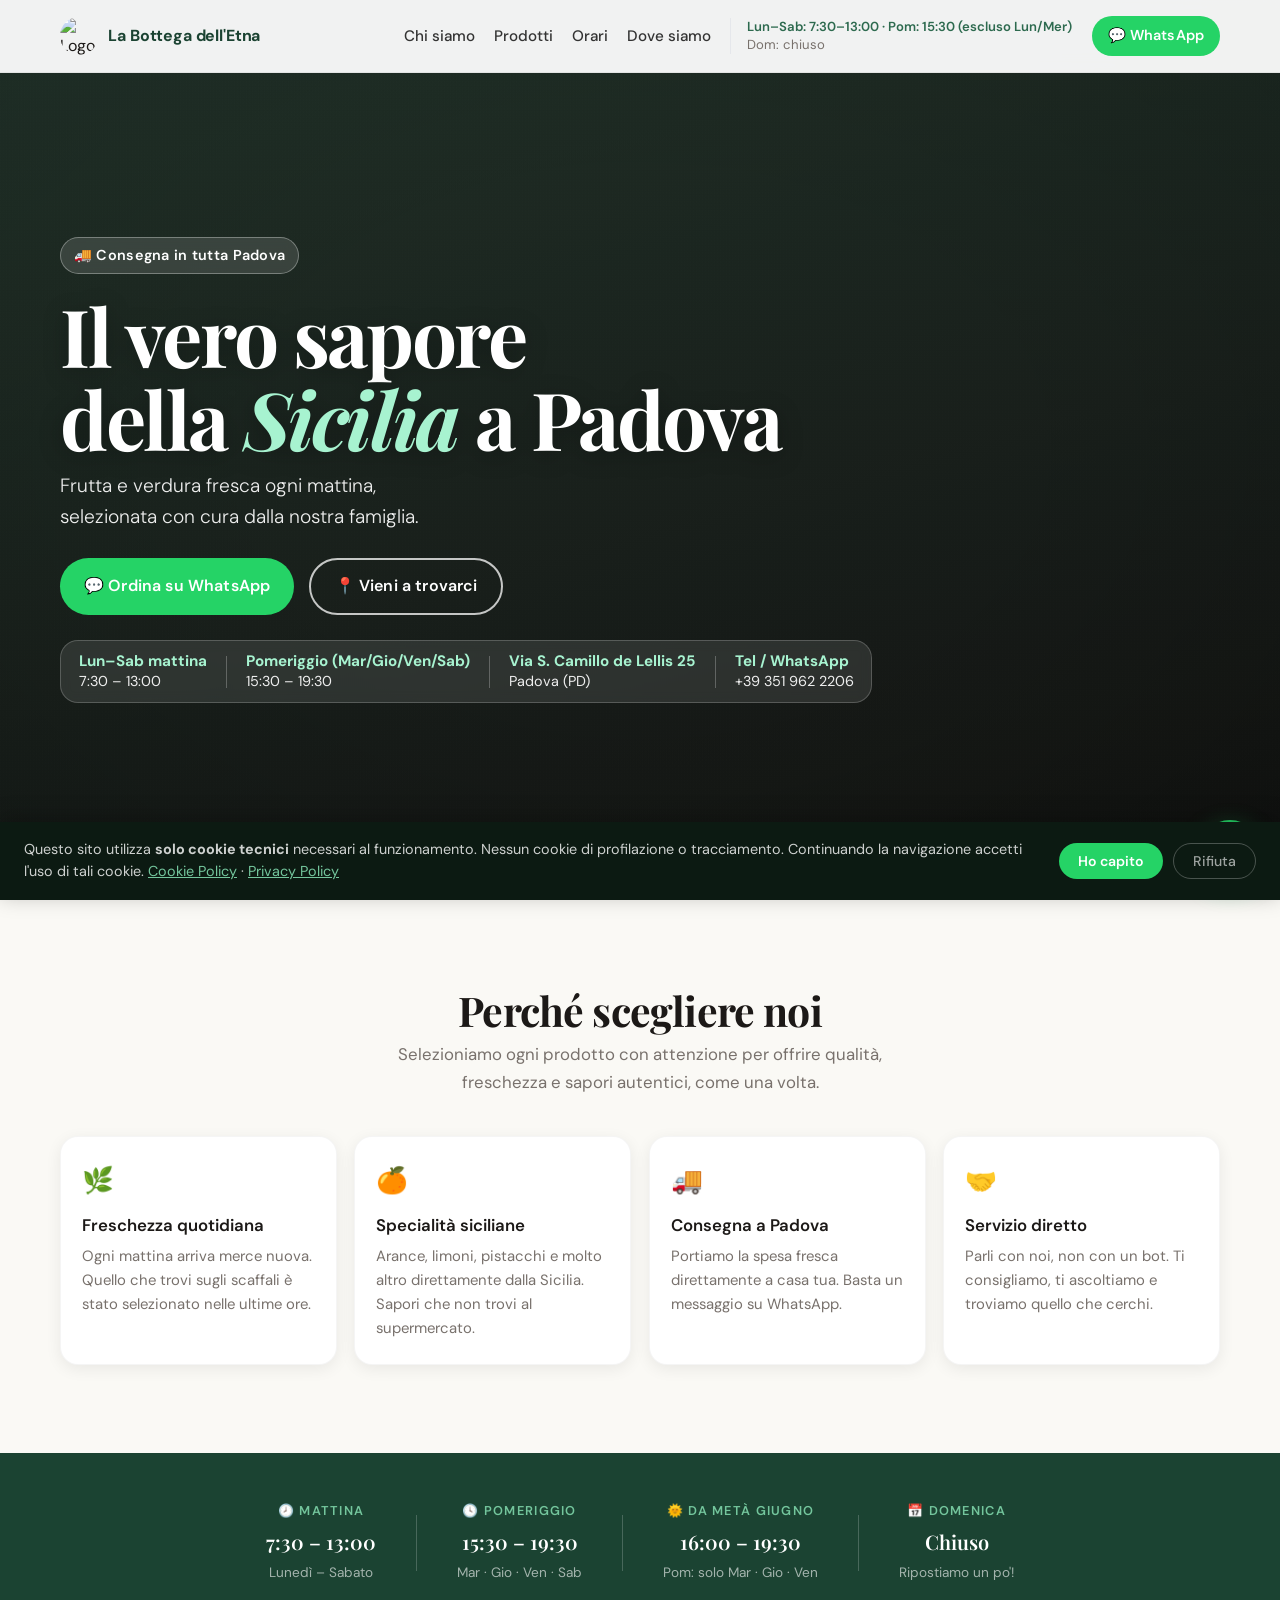
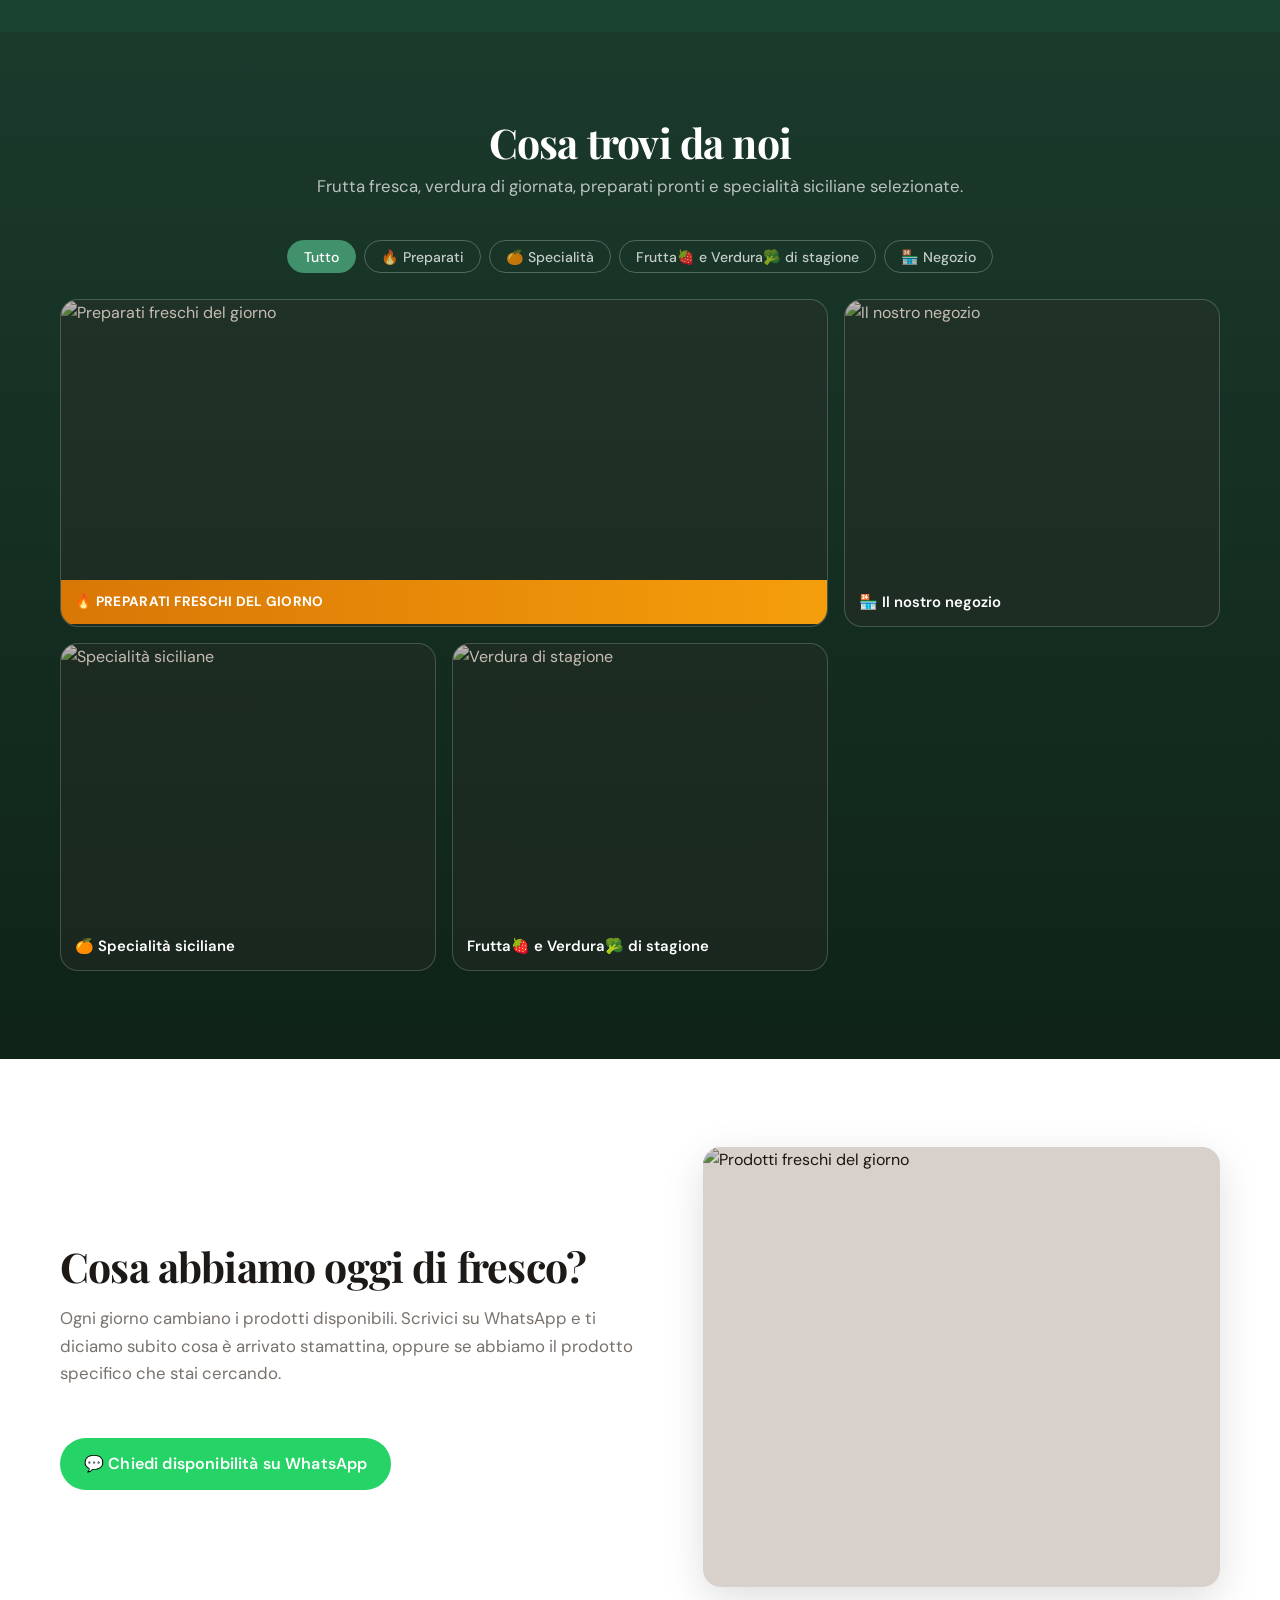
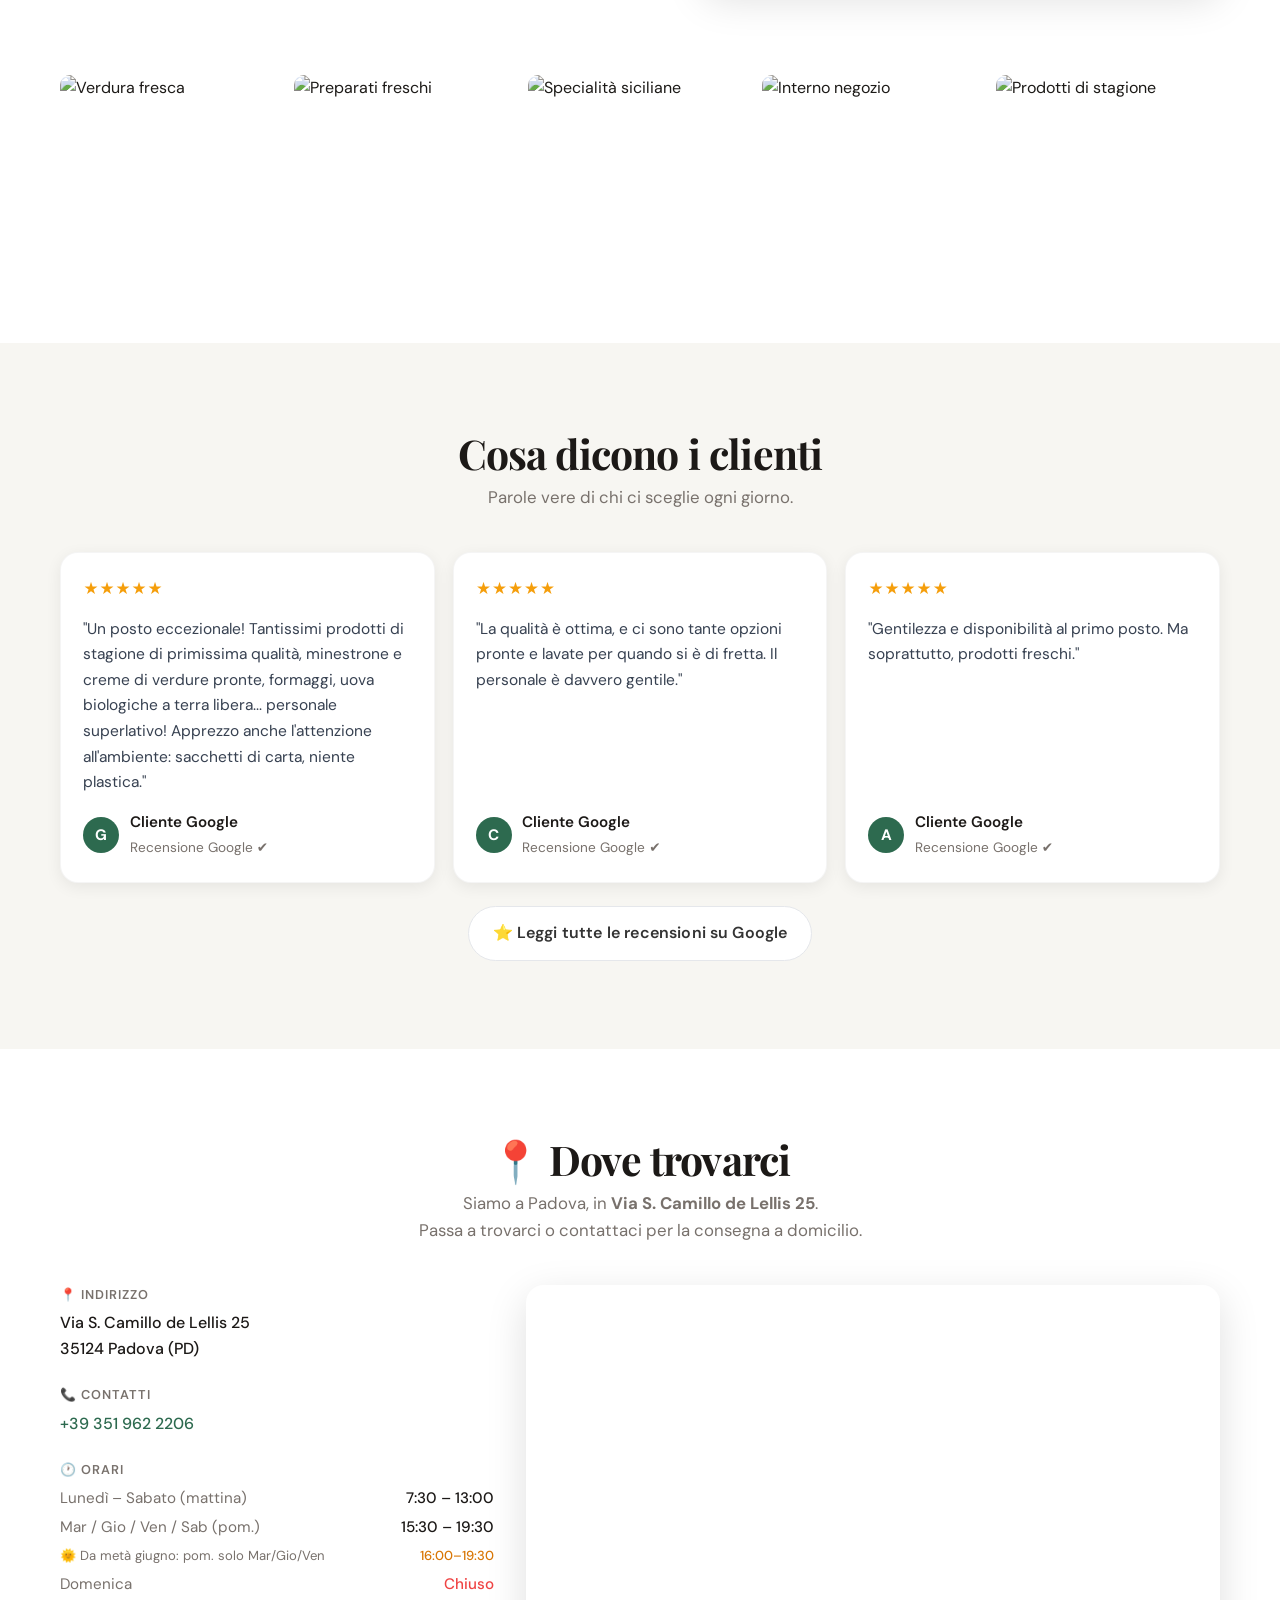
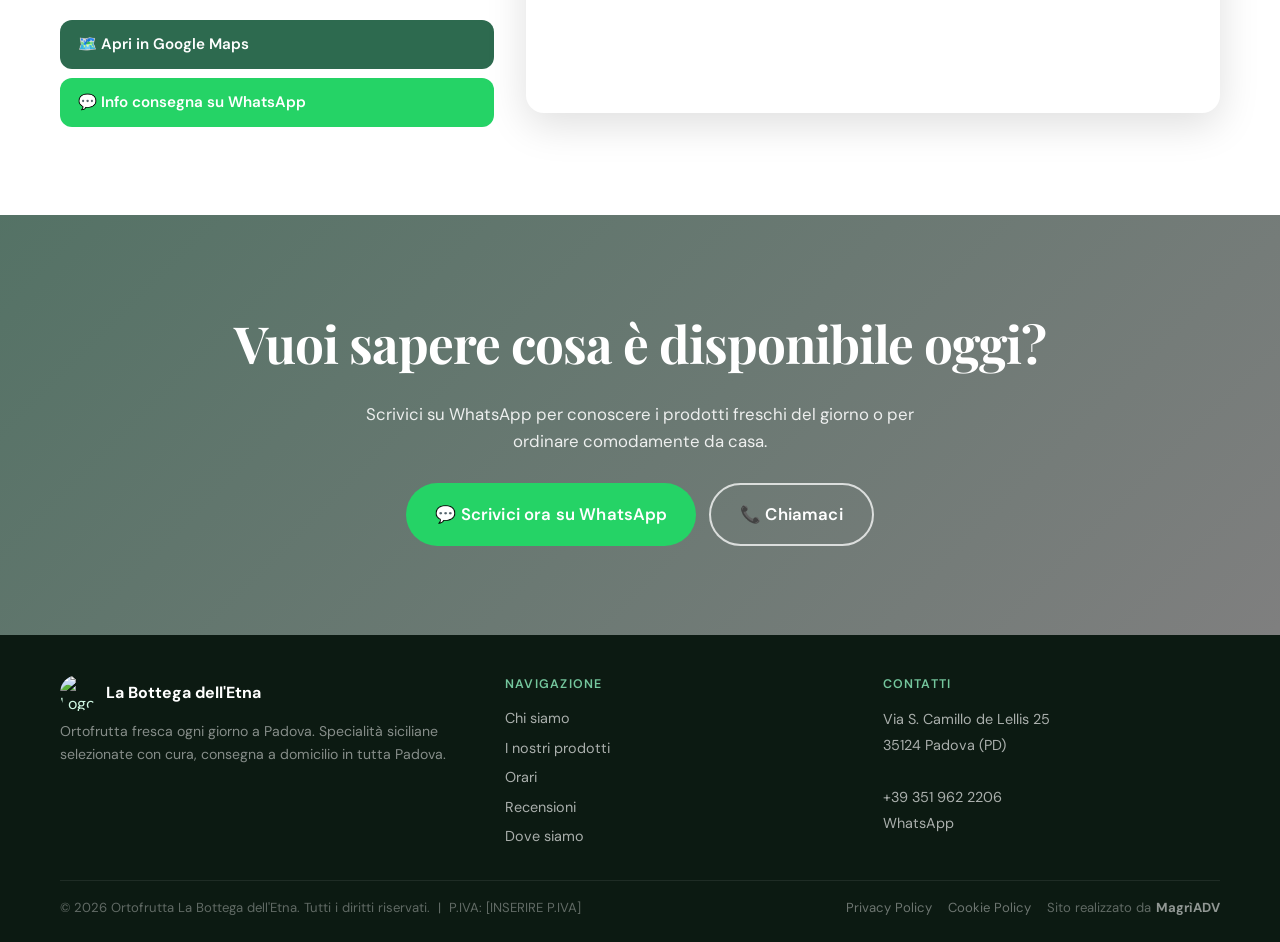
==== index.html @ 3c97515a "Update index.html" ====
<!DOCTYPE html>
<html lang="it">
<head>
  <meta charset="UTF-8" />
  <meta name="viewport" content="width=device-width, initial-scale=1.0" />
  <meta name="description" content="Ortofrutta La Bottega dell'Etna – Frutta e verdura fresca ogni giorno a Padova. Specialità siciliane selezionate. Consegna a domicilio in tutta Padova." />
  <meta name="theme-color" content="#1b4332" />
  <meta property="og:title" content="Ortofrutta La Bottega dell'Etna – Padova" />
  <meta property="og:description" content="Il vero sapore della Sicilia a Padova. Frutta e verdura fresca ogni giorno, consegna in tutta Padova." />
  <meta property="og:image" content="https://res.cloudinary.com/dszjpx2f7/image/upload/immagini/hero-shop.jpg" />
  <meta property="og:type" content="website" />
  <title>Ortofrutta La Bottega dell'Etna – Padova</title>
  <!-- SICUREZZA -->
  <meta http-equiv="X-Content-Type-Options" content="nosniff" />
  <meta http-equiv="X-Frame-Options" content="SAMEORIGIN" />
  <meta http-equiv="Referrer-Policy" content="strict-origin-when-cross-origin" />
  <meta http-equiv="Permissions-Policy" content="camera=(), microphone=(), geolocation=()" />
  <link rel="preconnect" href="https://fonts.googleapis.com" />
  <link rel="preconnect" href="https://fonts.gstatic.com" crossorigin />
  <link href="https://fonts.googleapis.com/css2?family=Playfair+Display:ital,wght@0,400;0,600;0,700;1,400&family=DM+Sans:wght@300;400;500;600&display=swap" rel="stylesheet" />
  <style>
    :root {
      --green-900:#1b4332;--green-800:#2d6a4f;--green-700:#40916c;
      --green-500:#52b788;--green-400:#74c69d;
      --bg-soft:#f7f6f2;--bg-warm:#faf9f5;
      --text:#1c1917;--text-light:#78716c;
      --white:#fff;
      --shadow:0 12px 40px rgba(0,0,0,.13);
      --shadow-sm:0 4px 16px rgba(0,0,0,.07);
      --radius:18px;
      --retro-color:80,44,20;--retro-overlay:.30;
      --grain-opacity:.06;--vignette-opacity:.25;
    }
    *,*::before,*::after{box-sizing:border-box}
    html{scroll-behavior:smooth}
    body{font-family:'DM Sans',system-ui,sans-serif;color:var(--text);background:#fff;line-height:1.6;margin:0;padding:0}
    img{max-width:100%;display:block}
    a{color:inherit;text-decoration:none}
    .container{width:min(1160px,92%);margin-inline:auto}
    .section-title{font-family:'Playfair Display',serif;font-size:clamp(1.9rem,3.2vw,2.8rem);margin:0 0 .5rem;line-height:1.1;letter-spacing:-.02em}
    .section-lead{color:var(--text-light);margin:0;font-size:1.05rem;line-height:1.65}
    .section-intro{text-align:center;margin-bottom:2.5rem}

    /* BUTTONS */
    .btn{display:inline-flex;align-items:center;justify-content:center;gap:.45rem;border:0;border-radius:999px;font-weight:600;font-family:'DM Sans',sans-serif;cursor:pointer;transition:transform .2s,box-shadow .2s,opacity .2s;letter-spacing:.01em}
    .btn:hover{transform:translateY(-2px);box-shadow:0 8px 24px rgba(0,0,0,.15)}
    .btn:active{transform:translateY(0)}
    .btn-sm{padding:.5rem 1rem;font-size:.9rem}
    .btn-lg{padding:.85rem 1.5rem;font-size:1rem}
    .btn-xl{padding:1rem 1.8rem;font-size:1.05rem}
    .btn-whatsapp{background:#25d366;color:#fff}
    .btn-primary{background:var(--green-800);color:#fff}
    .btn-outline{border:2px solid rgba(255,255,255,.75);color:#fff;background:transparent}
    .btn-outline:hover{background:rgba(255,255,255,.12)}

    /* HEADER */
    .site-header{position:fixed;inset:0 0 auto 0;z-index:1000;background:rgba(255,255,255,.94);border-bottom:1px solid rgba(0,0,0,.06);backdrop-filter:blur(10px);-webkit-backdrop-filter:blur(10px);transition:box-shadow .3s}
    .site-header.scrolled{box-shadow:0 4px 20px rgba(0,0,0,.08)}
    .header-inner{min-height:72px;display:flex;align-items:center;justify-content:space-between;gap:1rem}
    .logo{display:inline-flex;align-items:center;gap:.65rem}
    .logo-icon{width:38px;height:38px;border-radius:50%;object-fit:cover}
    .logo-text{font-weight:700;font-size:1rem;color:var(--green-900);letter-spacing:-.01em}
    .main-nav{display:flex;align-items:center;gap:1.2rem;flex-wrap:wrap}
    .main-nav>a:not(.btn){font-weight:500;font-size:.95rem;color:#333;padding:.25rem 0;position:relative}
    .main-nav>a:not(.btn)::after{content:'';position:absolute;bottom:0;left:0;width:0;height:2px;background:var(--green-700);transition:width .25s;border-radius:2px}
    .main-nav>a:not(.btn):hover::after{width:100%}
    .nav-orari{font-size:.82rem;color:var(--text-light);border-left:1px solid #e5e7eb;padding-left:1rem;line-height:1.35;display:flex;flex-direction:column}
    .nav-orari strong{color:var(--green-800);font-weight:600}

    /* HERO */
    .hero{position:relative;min-height:100vh;overflow:hidden;padding-top:72px}
    .hero-bg{position:absolute;inset:0;z-index:0;background:#1a1a1a url('https://res.cloudinary.com/dszjpx2f7/image/upload/immagini/hero-shop.jpg') center/cover no-repeat;filter:sepia(.15) saturate(.95) contrast(.97)}
    .hero-bg::before{content:'';position:absolute;inset:0;background:rgba(var(--retro-color),calc(var(--retro-overlay)*.65));mix-blend-mode:multiply;z-index:1}
    .hero-bg::after{content:'';position:absolute;inset:0;background:radial-gradient(ellipse at center,transparent 40%,rgba(0,0,0,var(--vignette-opacity)) 100%);z-index:2}
    .hero-overlay{position:absolute;inset:0;background:linear-gradient(165deg,rgba(27,67,50,.55) 0%,rgba(0,0,0,.42) 100%);z-index:3}
    .hero::before{content:'';position:absolute;inset:0;pointer-events:none;z-index:4;opacity:var(--grain-opacity);background-image:radial-gradient(circle at 20% 30%,rgba(255,255,255,.4) .5px,transparent 1px),radial-gradient(circle at 80% 60%,rgba(0,0,0,.3) .5px,transparent 1px);background-size:3px 3px,4px 4px;mix-blend-mode:soft-light}
    .hero-content,.scroll-indicator{position:relative;z-index:5}
    .hero-content{min-height:calc(100vh - 72px);display:flex;flex-direction:column;justify-content:center;align-items:flex-start;color:#fff;padding:3rem 0 5rem}
    .hero-badge{display:inline-flex;align-items:center;gap:.4rem;background:rgba(255,255,255,.13);border:1px solid rgba(255,255,255,.32);padding:.38rem .8rem;border-radius:999px;margin-bottom:1.2rem;font-weight:600;font-size:.9rem;backdrop-filter:blur(6px);letter-spacing:.02em}
    .hero-title{margin:0 0 .7rem;font-family:'Playfair Display',serif;font-size:clamp(2.4rem,6.5vw,5rem);line-height:1.04;text-shadow:0 4px 24px rgba(0,0,0,.3);letter-spacing:-.03em}
    .hero-title em{font-style:italic;color:#a7f3d0}
    .hero-subtitle{margin:0 0 1.6rem;font-size:clamp(1rem,2.2vw,1.2rem);color:rgba(255,255,255,.92);font-weight:300;max-width:480px}
    .hero-cta-group{display:flex;gap:.9rem;flex-wrap:wrap}
    .hero-orari-badge{display:inline-flex;align-items:center;gap:1.2rem;background:rgba(255,255,255,.1);border:1px solid rgba(255,255,255,.2);border-radius:var(--radius);padding:.7rem 1.1rem;margin-top:1.6rem;font-size:.9rem;color:rgba(255,255,255,.92);backdrop-filter:blur(6px);flex-wrap:wrap}
    .hero-orari-badge span{display:flex;flex-direction:column;line-height:1.3}
    .hero-orari-badge strong{color:#a7f3d0;font-size:.95rem}
    .hero-orari-divider{width:1px;height:32px;background:rgba(255,255,255,.25)}
    .scroll-indicator{position:absolute;left:50%;bottom:24px;transform:translateX(-50%)}
    .scroll-indicator span{width:14px;height:28px;border:2px solid rgba(255,255,255,.7);border-radius:999px;display:block;position:relative}
    .scroll-indicator span::after{content:'';width:4px;height:7px;background:rgba(255,255,255,.85);border-radius:999px;position:absolute;left:50%;top:5px;transform:translateX(-50%);animation:wheel 1.6s infinite}
    @keyframes wheel{0%{opacity:0;transform:translate(-50%,0)}30%{opacity:1}100%{opacity:0;transform:translate(-50%,11px)}}

    /* VALUE */
    .section-value{padding:5.5rem 0;background:var(--bg-warm)}
    .value-grid{display:grid;grid-template-columns:repeat(4,minmax(0,1fr));gap:1.1rem}
    .value-card{background:#fff;border-radius:var(--radius);padding:1.5rem 1.3rem;box-shadow:var(--shadow-sm);border:1px solid rgba(0,0,0,.04);transition:transform .2s,box-shadow .2s}
    .value-card:hover{transform:translateY(-3px);box-shadow:var(--shadow)}
    .value-icon{font-size:1.6rem;margin-bottom:.6rem}
    .value-card-title{margin:0 0 .4rem;font-size:1.05rem;font-weight:600}
    .value-card-text{margin:0;color:var(--text-light);font-size:.93rem;line-height:1.6}

    /* ORARI STRIP */
    .section-orari{padding:3rem 0;background:var(--green-900);color:#fff}
    .orari-inner{display:flex;align-items:center;justify-content:center;gap:2.5rem;flex-wrap:wrap;text-align:center}
    .orari-item{display:flex;flex-direction:column;gap:.25rem}
    .orari-label{font-size:.8rem;text-transform:uppercase;letter-spacing:.1em;color:var(--green-400);font-weight:600}
    .orari-time{font-family:'Playfair Display',serif;font-size:1.25rem;font-weight:600}
    .orari-note{font-size:.85rem;color:rgba(255,255,255,.6)}
    .orari-divider{width:1px;height:56px;background:rgba(255,255,255,.2)}
    .orari-address{font-size:.95rem;color:rgba(255,255,255,.85)}

    /* PRODUCTS */
    .section-products{padding:5.5rem 0;background:linear-gradient(180deg,#1b3a2c,#0f2318);color:#fff}
    .section-intro--light .section-title{color:#fff}
    .section-intro--light .section-lead{color:rgba(255,255,255,.7)}
    .products-filter{display:flex;justify-content:center;gap:.5rem;flex-wrap:wrap;margin-bottom:1.6rem}
    .filter-btn{padding:.4rem 1rem;border-radius:999px;border:1.5px solid rgba(255,255,255,.25);background:transparent;color:rgba(255,255,255,.75);font-family:'DM Sans',sans-serif;font-size:.88rem;font-weight:500;cursor:pointer;transition:all .2s}
    .filter-btn.active,.filter-btn:hover{background:rgba(255,255,255,.12);color:#fff;border-color:rgba(255,255,255,.5)}
    .filter-btn.active{background:var(--green-700);border-color:var(--green-700)}
    .products-grid{display:grid;grid-template-columns:repeat(3,minmax(0,1fr));gap:1rem}
    .product-card{margin:0;border-radius:var(--radius);overflow:hidden;background:rgba(255,255,255,.07);border:1px solid rgba(255,255,255,.15);position:relative;cursor:pointer;transition:transform .25s,box-shadow .25s}
    .product-card:hover{transform:translateY(-4px);box-shadow:0 16px 40px rgba(0,0,0,.35)}
    .product-card::after{content:'';position:absolute;inset:0;background:rgba(var(--retro-color),var(--retro-overlay));mix-blend-mode:multiply;pointer-events:none;transition:opacity .25s}
    .product-card:hover::after{opacity:.7}
    .product-card--large{grid-column:span 2}
    .product-img{width:100%;height:280px;object-fit:cover;filter:sepia(.15) saturate(.95) contrast(.97);transition:transform .4s}
    .product-card:hover .product-img{transform:scale(1.04)}
    .product-label{padding:.7rem .9rem;font-weight:600;font-size:.93rem;position:relative;z-index:2}
    .product-label--highlight{background:linear-gradient(90deg,#d97706,#f59e0b);color:#fff;font-weight:700;letter-spacing:.02em;text-transform:uppercase;font-size:.85rem}

    /* DYNAMIC */
    .section-dynamic{padding:5.5rem 0;background:#fff}
    .section-dynamic-inner{display:grid;grid-template-columns:1.15fr 1fr;gap:3rem;align-items:center}
    .dynamic-text .section-title{margin-bottom:1rem}
    .dynamic-text .section-lead{margin-bottom:1.5rem}
    .dynamic-visual{position:relative}
    .dynamic-visual::after{content:'';position:absolute;inset:0;border-radius:var(--radius);background:rgba(var(--retro-color),.22);mix-blend-mode:multiply;pointer-events:none}
    .dynamic-img{width:100%;height:440px;object-fit:cover;border-radius:var(--radius);box-shadow:var(--shadow);filter:sepia(.1) saturate(.95)}

    /* GALLERY STRIP */
    .section-gallery{padding:0 0 5.5rem;background:#fff}
    .gallery-strip{display:grid;grid-template-columns:repeat(5,minmax(0,1fr));gap:.6rem}
    .gallery-strip img{width:100%;height:180px;object-fit:cover;border-radius:10px;filter:sepia(.1) saturate(.9);transition:filter .3s,transform .3s;cursor:zoom-in}
    .gallery-strip img:hover{filter:none;transform:scale(1.03)}

    /* REVIEWS */
    .section-reviews{padding:5.5rem 0;background:var(--bg-soft)}
    .reviews-grid{display:grid;grid-template-columns:repeat(3,minmax(0,1fr));gap:1.1rem}
    .review-card{background:#fff;border-radius:var(--radius);padding:1.4rem;box-shadow:var(--shadow-sm);border:1px solid rgba(0,0,0,.04);display:flex;flex-direction:column;gap:.9rem}
    .review-stars{color:#f59e0b;font-size:1.05rem;letter-spacing:1px}
    .review-text{margin:0;color:#374151;font-size:.97rem;line-height:1.65;flex:1}
    .review-author{display:flex;align-items:center;gap:.65rem}
    .review-avatar{width:36px;height:36px;border-radius:50%;background:var(--green-800);color:#fff;display:grid;place-items:center;font-weight:700;font-size:.95rem;flex-shrink:0}
    .review-name{display:block;font-weight:600;font-size:.95rem}
    .review-source{color:var(--text-light);font-size:.85rem}
    .reviews-cta{text-align:center;margin-top:1.4rem}
    .btn-google{background:#fff;color:#333;border:1.5px solid #e5e7eb;font-weight:600}
    .btn-google:hover{background:#f9fafb}

    /* MAP */
    .section-map{padding:5.5rem 0;background:#fff}
    .map-grid{display:grid;grid-template-columns:1fr 1.6fr;gap:2rem;align-items:start}
    .map-info{display:flex;flex-direction:column;gap:1.5rem}
    .map-info-block{display:flex;flex-direction:column;gap:.3rem}
    .map-info-label{font-size:.8rem;text-transform:uppercase;letter-spacing:.08em;color:var(--text-light);font-weight:600}
    .map-info-value{font-size:1rem;font-weight:500;color:var(--text);line-height:1.6}
    .map-info-value a{color:var(--green-800)}
    .map-orari-table{display:flex;flex-direction:column;gap:.35rem}
    .map-orari-row{display:flex;justify-content:space-between;font-size:.95rem;gap:1rem}
    .map-orari-row .day{color:var(--text-light)}
    .map-orari-row .time{font-weight:500}
    .map-orari-row.closed .time{color:#ef4444}
    .map-wrapper{border-radius:var(--radius);overflow:hidden;box-shadow:var(--shadow)}
    .map-actions{display:flex;flex-direction:column;gap:.6rem}
    .btn-maps{background:var(--green-800);color:#fff;display:flex;align-items:center;justify-content:flex-start;gap:.6rem;padding:.75rem 1.1rem;border-radius:12px;font-weight:600;font-size:.95rem;font-family:'DM Sans',sans-serif;cursor:pointer;border:0;transition:background .2s,transform .2s}
    .btn-maps:hover{background:var(--green-700);transform:translateX(3px);box-shadow:none}

    /* FINAL CTA */
    .section-final-cta{position:relative;min-height:420px;overflow:hidden}
    .final-cta-bg{position:absolute;inset:0;background-size:cover;background-position:center;filter:sepia(.15) saturate(.9)}
    .final-cta-overlay{position:absolute;inset:0;background:linear-gradient(135deg,rgba(27,67,50,.75),rgba(0,0,0,.5))}
    .final-cta-content{position:relative;z-index:2;color:#fff;min-height:420px;display:grid;align-content:center;gap:1rem;text-align:center;padding:4rem 0}
    .final-cta-title{font-family:'Playfair Display',serif;margin:0;font-size:clamp(2rem,4vw,3.2rem);letter-spacing:-.02em}
    .final-cta-lead{margin:0 auto .8rem;max-width:600px;color:rgba(255,255,255,.88);font-size:1.05rem}
    .final-cta-btns{display:flex;justify-content:center;gap:.8rem;flex-wrap:wrap}

    /* FOOTER */
    .site-footer{background:#0c1a12;color:#d1fae5;padding:2.5rem 0 1.5rem}
    .footer-grid{display:grid;grid-template-columns:1.2fr 1fr 1fr;gap:2.5rem;margin-bottom:2rem}
    .footer-logo-row{display:flex;align-items:center;gap:.6rem;margin-bottom:.6rem}
    .footer-logo-img{width:36px;height:36px;border-radius:50%;object-fit:cover}
    .footer-brand-name{font-weight:700;font-size:1rem;color:#fff}
    .footer-brand-desc{font-size:.88rem;color:rgba(255,255,255,.5);line-height:1.6;margin:0}
    .footer-col-title{font-size:.78rem;text-transform:uppercase;letter-spacing:.1em;color:var(--green-400);font-weight:600;margin-bottom:.8rem;display:block}
    .footer-col-links{display:flex;flex-direction:column;gap:.4rem}
    .footer-col-links a{font-size:.9rem;color:rgba(255,255,255,.65);transition:color .2s}
    .footer-col-links a:hover{color:#fff}
    .footer-address-block{font-style:normal;font-size:.9rem;color:rgba(255,255,255,.65);line-height:1.8}
    .footer-address-block a{color:rgba(255,255,255,.65)}
    .footer-address-block a:hover{color:#fff}
    .footer-bottom{border-top:1px solid rgba(255,255,255,.08);padding-top:1rem;display:flex;justify-content:space-between;align-items:center;gap:1rem;flex-wrap:wrap}
    .footer-copy,.footer-piva{margin:0;font-size:.82rem;color:rgba(255,255,255,.35)}

    /* WA FLOAT */
    .whatsapp-float{position:fixed;right:20px;bottom:20px;width:60px;height:60px;border-radius:50%;background:#25d366;display:grid;place-items:center;box-shadow:0 8px 24px rgba(37,211,102,.4);z-index:2000;transition:transform .2s,box-shadow .2s}
    .whatsapp-float:hover{transform:scale(1.08);box-shadow:0 12px 32px rgba(37,211,102,.5)}

    /* REVEAL */
    .reveal{opacity:0;transform:translateY(22px);transition:opacity .55s ease,transform .55s ease}
    .reveal.visible{opacity:1;transform:translateY(0)}

    /* RESPONSIVE */
    @media(max-width:1024px){
      .value-grid{grid-template-columns:repeat(2,minmax(0,1fr))}
      .products-grid{grid-template-columns:repeat(2,minmax(0,1fr))}
      .product-card--large{grid-column:span 2}
      .reviews-grid{grid-template-columns:1fr 1fr}
      .section-dynamic-inner{grid-template-columns:1fr}
      .map-grid{grid-template-columns:1fr}
      .footer-grid{grid-template-columns:1fr 1fr}
      .gallery-strip{grid-template-columns:repeat(3,minmax(0,1fr))}
    }
    @media(max-width:820px){
      .header-inner{flex-wrap:wrap;justify-content:center;padding:.5rem 0;min-height:auto}
      .main-nav{width:100%;justify-content:center;gap:.7rem}
      .logo-text,.nav-orari{display:none}
      .hero-content{align-items:center;text-align:center}
      .hero-cta-group{justify-content:center}
      .hero-orari-badge{justify-content:center}
      .orari-divider{display:none}
    }
    @media(max-width:640px){
      .section-value,.section-products,.section-dynamic,.section-reviews,.section-map{padding:3.5rem 0}
      .value-grid,.products-grid,.reviews-grid{grid-template-columns:1fr}
      .product-card--large{grid-column:auto}
      .product-img{height:240px}
      .dynamic-img{height:300px}
      .gallery-strip{grid-template-columns:repeat(2,minmax(0,1fr))}
      .gallery-strip img{height:140px}
      .footer-grid{grid-template-columns:1fr;gap:1.5rem}
      .footer-bottom{flex-direction:column;text-align:center}
      .final-cta-btns{flex-direction:column;align-items:center}
      .btn-lg,.btn-xl{width:100%;justify-content:center}
      .hero-cta-group{width:100%}
      .hero-orari-badge{flex-direction:column;gap:.6rem}
    }
  </style>
</head>
<body>

  <header class="site-header" id="site-header">
    <div class="container header-inner">
      <a href="#" class="logo" aria-label="Torna in cima">
        <img src="images/logo.png" class="logo-icon" alt="Logo La Bottega dell'Etna">
        <span class="logo-text">La Bottega dell'Etna</span>
      </a>
      <nav class="main-nav" aria-label="Navigazione principale">
        <a href="#perche-noi">Chi siamo</a>
        <a href="#prodotti">Prodotti</a>
        <a href="#orari">Orari</a>
        <a href="#dove-trovarci">Dove siamo</a>
        <div class="nav-orari">
          <strong>Lun–Sab: 7:30–13:00 · Pom: 15:30 (escluso Lun/Mer)</strong>
          <span>Dom: chiuso</span>
        </div>
        <a href="https://wa.me/393519622206?text=Ciao%2C%20ho%20visto%20il%20vostro%20sito%20e%20vorrei%20ordinare%20frutta%20e%20verdura%20fresca.%20Potete%20dirmi%20cosa%20avete%20disponibile%20oggi%20o%20se%20avete%20un%20prodotto%20specifico%3F"
           class="btn btn-whatsapp btn-sm" target="_blank" rel="noopener noreferrer">
          💬 WhatsApp
        </a>
      </nav>
    </div>
  </header>

  <main>

    <!-- HERO -->
    <section class="hero" id="hero">
      <div class="hero-bg" id="heroBg" role="img" aria-label="Ortofrutta La Bottega dell'Etna">
        <div class="hero-overlay"></div>
      </div>
      <div class="container hero-content">
        <div class="hero-badge">🚚 Consegna in tutta Padova</div>
        <h1 class="hero-title">Il vero sapore<br>della <em>Sicilia</em> a Padova</h1>
        <p class="hero-subtitle">Frutta e verdura fresca ogni mattina,<br>selezionata con cura dalla nostra famiglia.</p>
        <div class="hero-cta-group">
          <a href="https://wa.me/393519622206?text=Ciao%2C%20ho%20visto%20il%20sito"
             class="btn btn-whatsapp btn-lg" target="_blank" rel="noopener noreferrer">
            💬 Ordina su WhatsApp
          </a>
          <a href="#dove-trovarci" class="btn btn-outline btn-lg">📍 Vieni a trovarci</a>
        </div>
        <div class="hero-orari-badge">
          <span><strong>Lun–Sab mattina</strong>7:30 – 13:00</span>
          <div class="hero-orari-divider" aria-hidden="true"></div>
          <span><strong>Pomeriggio (Mar/Gio/Ven/Sab)</strong>15:30 – 19:30</span>
          <div class="hero-orari-divider" aria-hidden="true"></div>
          <span><strong>Via S. Camillo de Lellis 25</strong>Padova (PD)</span>
          <div class="hero-orari-divider" aria-hidden="true"></div>
          <span><strong>Tel / WhatsApp</strong>+39 351 962 2206</span>
        </div>
      </div>
      <div class="scroll-indicator" aria-hidden="true"><span></span></div>
    </section>

    <!-- VALUE PROPS -->
    <section class="section-value" id="perche-noi">
      <div class="container">
        <div class="section-intro reveal">
          <h2 class="section-title">Perché scegliere noi</h2>
          <p class="section-lead">Selezioniamo ogni prodotto con attenzione per offrire qualità,<br>freschezza e sapori autentici, come una volta.</p>
        </div>
        <div class="value-grid">
          <article class="value-card reveal"><div class="value-icon">🌿</div><h3 class="value-card-title">Freschezza quotidiana</h3><p class="value-card-text">Ogni mattina arriva merce nuova. Quello che trovi sugli scaffali è stato selezionato nelle ultime ore.</p></article>
          <article class="value-card reveal"><div class="value-icon">🍊</div><h3 class="value-card-title">Specialità siciliane</h3><p class="value-card-text">Arance, limoni, pistacchi e molto altro direttamente dalla Sicilia. Sapori che non trovi al supermercato.</p></article>
          <article class="value-card reveal"><div class="value-icon">🚚</div><h3 class="value-card-title">Consegna a Padova</h3><p class="value-card-text">Portiamo la spesa fresca direttamente a casa tua. Basta un messaggio su WhatsApp.</p></article>
          <article class="value-card reveal"><div class="value-icon">🤝</div><h3 class="value-card-title">Servizio diretto</h3><p class="value-card-text">Parli con noi, non con un bot. Ti consigliamo, ti ascoltiamo e troviamo quello che cerchi.</p></article>
        </div>
      </div>
    </section>

    <!-- ORARI STRIP -->
    <section class="section-orari" id="orari" aria-label="Orari di apertura">
      <div class="container orari-inner">
        <div class="orari-item"><span class="orari-label">🕗 Mattina</span><span class="orari-time">7:30 – 13:00</span><span class="orari-note">Lunedì – Sabato</span></div>
        <div class="orari-divider" aria-hidden="true"></div>
        <div class="orari-item"><span class="orari-label">🕓 Pomeriggio</span><span class="orari-time">15:30 – 19:30</span><span class="orari-note">Mar · Gio · Ven · Sab</span></div>
        <div class="orari-divider" aria-hidden="true"></div>
        <div class="orari-item"><span class="orari-label">🌞 Da metà giugno</span><span class="orari-time">16:00 – 19:30</span><span class="orari-note">Pom: solo Mar · Gio · Ven</span></div>
        <div class="orari-divider" aria-hidden="true"></div>
        <div class="orari-item"><span class="orari-label">📅 Domenica</span><span class="orari-time">Chiuso</span><span class="orari-note">Ripostiamo un po'!</span></div>
      </div>
    </section>

    <!-- PRODUCTS -->
    <section class="section-products" id="prodotti">
      <div class="container">
        <div class="section-intro section-intro--light reveal">
          <h2 class="section-title">Cosa trovi da noi</h2>
          <p class="section-lead">Frutta fresca, verdura di giornata, preparati pronti e specialità siciliane selezionate.</p>
        </div>
        <div class="products-filter">
          <button class="filter-btn active" data-filter="all">Tutto</button>
          <button class="filter-btn" data-filter="preparati">🔥 Preparati</button>
          <button class="filter-btn" data-filter="specialita">🍊 Specialità</button>
          <button class="filter-btn" data-filter="verdura">Frutta🍓 e Verdura🥦 di stagione</button>
          <button class="filter-btn" data-filter="negozio">🏪 Negozio</button>
        </div>
        <div class="products-grid">
          <figure class="product-card product-card--large" data-cat="preparati">
            <img src="https://res.cloudinary.com/dszjpx2f7/image/upload/immagini/preparati01.jpg" alt="Preparati freschi del giorno" loading="lazy" class="product-img" />
            <figcaption class="product-label product-label--highlight">🔥 Preparati freschi del giorno</figcaption>
          </figure>
          <figure class="product-card" data-cat="negozio">
            <img src="https://res.cloudinary.com/dszjpx2f7/image/upload/immagini/ilnostronegozio01.png" alt="Il nostro negozio" loading="lazy" class="product-img" />
            <figcaption class="product-label">🏪 Il nostro negozio</figcaption>
          </figure>
          <figure class="product-card" data-cat="specialita">
            <img src="https://res.cloudinary.com/dszjpx2f7/image/upload/immagini/specialitasiciliane01.jpg" alt="Specialità siciliane" loading="lazy" class="product-img" />
            <figcaption class="product-label">🍊 Specialità siciliane</figcaption>
          </figure>
          <figure class="product-card" data-cat="verdura">
            <img src="https://res.cloudinary.com/dszjpx2f7/image/upload/immagini/verduradistagione01.jpg" alt="Verdura di stagione" loading="lazy" class="product-img" />
            <figcaption class="product-label">Frutta🍓 e Verdura🥦 di stagione</figcaption>
          </figure>
        </div>
      </div>
    </section>

    <!-- WHATSAPP CTA -->
    <section class="section-dynamic" id="disponibilita">
      <div class="container section-dynamic-inner">
        <div class="dynamic-text reveal">
          <h2 class="section-title">Cosa abbiamo oggi di fresco?</h2>
          <p class="section-lead">Ogni giorno cambiano i prodotti disponibili. Scrivici su WhatsApp e ti diciamo subito cosa è arrivato stamattina, oppure se abbiamo il prodotto specifico che stai cercando.</p>
          <br>
          <a href="https://wa.me/393519622206?text=Ciao%2C%20ho%20visto%20il%20vostro%20sito%20e%20vorrei%20ordinare%20frutta%20e%20verdura%20fresca.%20Potete%20dirmi%20cosa%20avete%20disponibile%20oggi%20o%20se%20avete%20un%20prodotto%20specifico%3F"
             class="btn btn-whatsapp btn-lg" target="_blank" rel="noopener noreferrer">
            💬 Chiedi disponibilità su WhatsApp
          </a>
        </div>
        <div class="dynamic-visual reveal">
          <img src="https://res.cloudinary.com/dszjpx2f7/image/upload/immagini/specialitasiciliane02.jpg" alt="Prodotti freschi del giorno" loading="lazy" class="dynamic-img" />
        </div>
      </div>
    </section>

    <!-- GALLERY STRIP -->
    <section class="section-gallery" aria-label="Galleria prodotti">
      <div class="container">
        <div class="gallery-strip">
          <img src="https://res.cloudinary.com/dszjpx2f7/image/upload/immagini/verduradistagione02.jpg" alt="Verdura fresca" loading="lazy" />
          <img src="https://res.cloudinary.com/dszjpx2f7/image/upload/immagini/preparati02.jpg" alt="Preparati freschi" loading="lazy" />
          <img src="https://res.cloudinary.com/dszjpx2f7/image/upload/immagini/specialitasiciliane03.jpg" alt="Specialità siciliane" loading="lazy" />
          <img src="https://res.cloudinary.com/dszjpx2f7/image/upload/immagini/ilnostronegozio02.jpg" alt="Interno negozio" loading="lazy" />
          <img src="https://res.cloudinary.com/dszjpx2f7/image/upload/immagini/verduradistagione03.jpg" alt="Prodotti di stagione" loading="lazy" />
        </div>
      </div>
    </section>

    <!-- REVIEWS -->
    <section class="section-reviews" id="recensioni">
      <div class="container">
        <div class="section-intro reveal">
          <h2 class="section-title">Cosa dicono i clienti</h2>
          <p class="section-lead">Parole vere di chi ci sceglie ogni giorno.</p>
        </div>
        <div class="reviews-grid">
          <article class="review-card reveal">
            <div class="review-stars">★★★★★</div>
            <p class="review-text">"Un posto eccezionale! Tantissimi prodotti di stagione di primissima qualità, minestrone e creme di verdure pronte, formaggi, uova biologiche a terra libera... personale superlativo! Apprezzo anche l'attenzione all'ambiente: sacchetti di carta, niente plastica."</p>
            <div class="review-author"><div class="review-avatar">G</div><div><span class="review-name">Cliente Google</span><span class="review-source">Recensione Google ✔</span></div></div>
          </article>
          <article class="review-card reveal">
            <div class="review-stars">★★★★★</div>
            <p class="review-text">"La qualità è ottima, e ci sono tante opzioni pronte e lavate per quando si è di fretta. Il personale è davvero gentile."</p>
            <div class="review-author"><div class="review-avatar">C</div><div><span class="review-name">Cliente Google</span><span class="review-source">Recensione Google ✔</span></div></div>
          </article>
          <article class="review-card reveal">
            <div class="review-stars">★★★★★</div>
            <p class="review-text">"Gentilezza e disponibilità al primo posto. Ma soprattutto, prodotti freschi."</p>
            <div class="review-author"><div class="review-avatar">A</div><div><span class="review-name">Cliente Google</span><span class="review-source">Recensione Google ✔</span></div></div>
          </article>
        </div>
        <div class="reviews-cta">
          <!-- Link reale Google recensioni -->
          <a href="https://search.google.com/local/reviews?placeid=ChIJ6YxPKP3afkcR6UFbESZnU-k"
             class="btn btn-google btn-lg" target="_blank" rel="noopener noreferrer">
            ⭐ Leggi tutte le recensioni su Google
          </a>
        </div>
      </div>
    </section>

    <!-- MAP + INFO -->
    <section class="section-map" id="dove-trovarci">
      <div class="container">
        <div class="section-intro reveal">
          <h2 class="section-title">📍 Dove trovarci</h2>
          <p class="section-lead">Siamo a Padova, in <strong>Via S. Camillo de Lellis 25</strong>.<br>Passa a trovarci o contattaci per la consegna a domicilio.</p>
        </div>
        <div class="map-grid">
          <div class="map-info reveal">
            <div class="map-info-block">
              <span class="map-info-label">📍 Indirizzo</span>
              <span class="map-info-value">Via S. Camillo de Lellis 25<br>35124 Padova (PD)</span>
            </div>
            <div class="map-info-block">
              <span class="map-info-label">📞 Contatti</span>
              <span class="map-info-value"><a href="tel:+393519622206">+39 351 962 2206</a></span>
            </div>
            <div class="map-info-block">
              <span class="map-info-label">🕐 Orari</span>
              <div class="map-orari-table">
                <div class="map-orari-row"><span class="day">Lunedì – Sabato (mattina)</span><span class="time">7:30 – 13:00</span></div>
                <div class="map-orari-row"><span class="day">Mar / Gio / Ven / Sab (pom.)</span><span class="time">15:30 – 19:30</span></div>
                <div class="map-orari-row" style="font-size:.82rem;color:#d97706"><span class="day">🌞 Da metà giugno: pom. solo Mar/Gio/Ven</span><span class="time">16:00–19:30</span></div>
                <div class="map-orari-row closed"><span class="day">Domenica</span><span class="time">Chiuso</span></div>
              </div>
            </div>
            <div class="map-actions">
              <!-- Link reale Google Maps -->
              <a href="https://maps.google.com/?cid=16789773490855043561"
                 class="btn-maps" target="_blank" rel="noopener noreferrer">
                🗺️ Apri in Google Maps
              </a>
              <a href="https://wa.me/393519622206?text=Ciao%2C%20vorrei%20informazioni%20sulla%20consegna%20a%20domicilio"
                 class="btn-maps" target="_blank" rel="noopener noreferrer"
                 style="background:#25d366">
                💬 Info consegna su WhatsApp
              </a>
            </div>
          </div>
          <div class="map-wrapper reveal">
            <iframe
              title="Mappa La Bottega dell'Etna"
              src="https://www.google.com/maps/embed?pb=!1m18!1m12!1m3!1d2799.5!2d11.895198!3d45.398756!2m3!1f0!2f0!3f0!3m2!1i1024!2i768!4f13.1!3m3!1m2!1s0x477adaf92f4f8ce9%3A0xe953672512415be9!2sOrtofrutta%20La%20Bottega%20dell'Etna!5e0!3m2!1sit!2sit!4v1700000000000"
              width="100%" height="420" style="border:0;" allowfullscreen="" loading="lazy"
              referrerpolicy="no-referrer-when-downgrade">
            </iframe>
          </div>
        </div>
      </div>
    </section>

    <!-- FINAL CTA -->
    <section class="section-final-cta" id="ordina">
      <div class="final-cta-bg" style="background-image:url('https://res.cloudinary.com/dszjpx2f7/image/upload/immagini/hero-shop.jpg');" role="img" aria-label="Sfondo negozio"></div>
      <div class="final-cta-overlay"></div>
      <div class="container final-cta-content">
        <h2 class="final-cta-title">Vuoi sapere cosa è disponibile oggi?</h2>
        <p class="final-cta-lead">Scrivici su WhatsApp per conoscere i prodotti freschi del giorno o per ordinare comodamente da casa.</p>
        <div class="final-cta-btns">
          <a href="https://wa.me/393519622206?text=Ciao%2C%20ho%20visto%20il%20vostro%20sito%20e%20vorrei%20ordinare%20frutta%20e%20verdura%20fresca.%20Potete%20dirmi%20cosa%20avete%20disponibile%20oggi%20o%20se%20avete%20un%20prodotto%20specifico%3F"
             class="btn btn-whatsapp btn-xl" target="_blank" rel="noopener noreferrer">
            💬 Scrivici ora su WhatsApp
          </a>
          <a href="tel:+393519622206" class="btn btn-outline btn-xl">📞 Chiamaci</a>
        </div>
      </div>
    </section>

  </main>

  <footer class="site-footer">
    <div class="container">
      <div class="footer-grid">
        <div>
          <div class="footer-logo-row">
            <img src="images/logo.png" class="footer-logo-img" alt="Logo">
            <span class="footer-brand-name">La Bottega dell'Etna</span>
          </div>
          <p class="footer-brand-desc">Ortofrutta fresca ogni giorno a Padova. Specialità siciliane selezionate con cura, consegna a domicilio in tutta Padova.</p>
        </div>
        <div>
          <span class="footer-col-title">Navigazione</span>
          <div class="footer-col-links">
            <a href="#perche-noi">Chi siamo</a>
            <a href="#prodotti">I nostri prodotti</a>
            <a href="#orari">Orari</a>
            <a href="#recensioni">Recensioni</a>
            <a href="#dove-trovarci">Dove siamo</a>
          </div>
        </div>
        <div>
          <span class="footer-col-title">Contatti</span>
          <address class="footer-address-block">
            Via S. Camillo de Lellis 25<br>
            35124 Padova (PD)<br><br>
            <a href="tel:+393519622206">+39 351 962 2206</a><br>
            <a href="https://wa.me/393519622206" target="_blank" rel="noopener">WhatsApp</a>
          </address>
        </div>
      </div>
      <div class="footer-bottom">
        <p class="footer-copy">&copy; <span id="footer-year"></span> Ortofrutta La Bottega dell'Etna. Tutti i diritti riservati. &nbsp;|&nbsp; P.IVA: <span id="piva"><!-- inserire P.IVA -->[INSERIRE P.IVA]</span></p>
        <div style="display:flex;gap:1rem;align-items:center;flex-wrap:wrap;justify-content:center">
          <a href="privacy.html" style="font-size:.82rem;color:rgba(255,255,255,.4);transition:color .2s" onmouseover="this.style.color='rgba(255,255,255,.8)'" onmouseout="this.style.color='rgba(255,255,255,.4)'">Privacy Policy</a>
          <a href="cookie.html" style="font-size:.82rem;color:rgba(255,255,255,.4);transition:color .2s" onmouseover="this.style.color='rgba(255,255,255,.8)'" onmouseout="this.style.color='rgba(255,255,255,.4)'">Cookie Policy</a>
          <a href="https://www.magriadv.it" target="_blank" rel="noopener noreferrer"
             style="font-size:.82rem;color:rgba(255,255,255,.35);transition:color .2s;display:inline-flex;align-items:center;gap:.3rem"
             onmouseover="this.style.color='rgba(255,255,255,.75)'" onmouseout="this.style.color='rgba(255,255,255,.35)'">
            Sito realizzato da <strong style="color:rgba(255,255,255,.55)">MagrìADV</strong>
          </a>
        </div>
      </div>
    </div>
  </footer>

  <a href="https://wa.me/393519622206?text=Ciao%2C%20ho%20visto%20il%20vostro%20sito%20e%20vorrei%20ordinare%20frutta%20e%20verdura%20fresca.%20Potete%20dirmi%20cosa%20avete%20disponibile%20oggi%20o%20se%20avete%20un%20prodotto%20specifico%3F"
     class="whatsapp-float" target="_blank" rel="noopener noreferrer" aria-label="Contattaci su WhatsApp">
    <svg xmlns="http://www.w3.org/2000/svg" viewBox="0 0 24 24" fill="white" width="28" height="28">
      <path d="M17.472 14.382c-.297-.149-1.758-.867-2.03-.967-.273-.099-.471-.148-.67.15-.197.297-.767.966-.94 1.164-.173.199-.347.223-.644.075-.297-.15-1.255-.463-2.39-1.475-.883-.788-1.48-1.761-1.653-2.059-.173-.297-.018-.458.13-.606.134-.133.298-.347.446-.52.149-.174.198-.298.298-.497.099-.198.05-.371-.025-.52-.075-.149-.669-1.612-.916-2.207-.242-.579-.487-.5-.669-.51-.173-.008-.371-.01-.57-.01-.198 0-.52.074-.792.372-.272.297-1.04 1.016-1.04 2.479 0 1.462 1.065 2.875 1.213 3.074.149.198 2.096 3.2 5.077 4.487.709.306 1.262.489 1.694.625.712.227 1.36.195 1.871.118.571-.085 1.758-.719 2.006-1.413.248-.694.248-1.289.173-1.413-.074-.124-.272-.198-.57-.347m-5.421 7.403h-.004a9.87 9.87 0 01-5.031-1.378l-.361-.214-3.741.982.998-3.648-.235-.374a9.86 9.86 0 01-1.51-5.26c.001-5.45 4.436-9.884 9.888-9.884 2.64 0 5.122 1.03 6.988 2.898a9.825 9.825 0 012.893 6.994c-.003 5.45-4.437 9.884-9.885 9.884m8.413-18.297A11.815 11.815 0 0012.05 0C5.495 0 .16 5.335.157 11.892c0 2.096.547 4.142 1.588 5.945L.057 24l6.305-1.654a11.882 11.882 0 005.683 1.448h.005c6.554 0 11.89-5.335 11.893-11.893a11.821 11.821 0 00-3.48-8.413z"/>
    </svg>
  </a>

  <script>
  (function(){
    // Footer year
    const fy=document.getElementById('footer-year');
    if(fy) fy.textContent=new Date().getFullYear();

    // Header scroll
    const header=document.getElementById('site-header');
    window.addEventListener('scroll',()=>{
      header&&header.classList.toggle('scrolled',window.scrollY>40);
    },{passive:true});

    // Hero bg fallback
    const heroBg=document.getElementById('heroBg');
    if(heroBg){
      const imgs=['https://res.cloudinary.com/dszjpx2f7/image/upload/immagini/hero-media.jpg','https://res.cloudinary.com/dszjpx2f7/image/upload/immagini/hero-media.webp','https://res.cloudinary.com/dszjpx2f7/image/upload/immagini/hero-shop.jpg'];
      let i=0;
      (function tryImg(){
        if(i>=imgs.length)return;
        const t=new Image();
        t.onload=()=>{heroBg.style.backgroundImage=`url("${imgs[i]}")`;};
        t.onerror=()=>{i++;tryImg();};
        t.src=imgs[i];
      })();
    }

    // Random product images
    const cats={
      preparati:['https://res.cloudinary.com/dszjpx2f7/image/upload/immagini/preparati01.jpg','https://res.cloudinary.com/dszjpx2f7/image/upload/immagini/preparati02.jpg','https://res.cloudinary.com/dszjpx2f7/image/upload/immagini/preparati03.jpg','https://res.cloudinary.com/dszjpx2f7/image/upload/immagini/preparati05.jpg'],
      negozio:['https://res.cloudinary.com/dszjpx2f7/image/upload/immagini/ilnostronegozio01.png','https://res.cloudinary.com/dszjpx2f7/image/upload/immagini/ilnostronegozio02.jpg'],
      specialita:['https://res.cloudinary.com/dszjpx2f7/image/upload/immagini/specialitasiciliane01.jpg','https://res.cloudinary.com/dszjpx2f7/image/upload/immagini/specialitasiciliane02.jpg','https://res.cloudinary.com/dszjpx2f7/image/upload/immagini/specialitasiciliane03.jpg'],
      verdura:['https://res.cloudinary.com/dszjpx2f7/image/upload/immagini/verduradistagione01.jpg','https://res.cloudinary.com/dszjpx2f7/image/upload/immagini/verduradistagione02.jpg','https://res.cloudinary.com/dszjpx2f7/image/upload/immagini/verduradistagione03.jpg']
    };
    document.querySelectorAll('[data-cat]').forEach(el=>{
      const pool=cats[el.dataset.cat];
      if(!pool)return;
      const img=el.querySelector('img')||el;
      const pick=pool[Math.floor(Math.random()*pool.length)];
      const t=new Image();
      t.onload=()=>{if(img.tagName==='IMG')img.src=pick;};
      t.src=pick;
    });

    // Product filter
    const filterBtns=document.querySelectorAll('.filter-btn');
    const productCards=document.querySelectorAll('.product-card');
    filterBtns.forEach(btn=>{
      btn.addEventListener('click',()=>{
        filterBtns.forEach(b=>b.classList.remove('active'));
        btn.classList.add('active');
        const f=btn.dataset.filter;
        productCards.forEach(c=>{
          const show=f==='all'||c.dataset.cat===f;
          c.style.display=show?'':'none';
          if(f!=='all')c.style.gridColumn='';
        });
        if(f==='all'){
          const big=document.querySelector('.product-card--large');
          if(big)big.style.gridColumn='';
        }
      });
    });

    // Scroll reveal
    const obs=new IntersectionObserver(entries=>{
      entries.forEach(e=>{
        if(e.isIntersecting){e.target.classList.add('visible');obs.unobserve(e.target);}
      });
    },{threshold:.12,rootMargin:'0px 0px -40px 0px'});
    document.querySelectorAll('.reveal').forEach((el,i)=>{
      if(el.classList.contains('value-card'))el.style.transitionDelay=`${(i%4)*.08}s`;
      obs.observe(el);
    });
  })();
  </script>

  <!-- ===== COOKIE BANNER GDPR ===== -->
  <style>
    #cookie-banner{position:fixed;bottom:0;left:0;right:0;z-index:9999;background:#0c1a12;color:#e5e7eb;padding:1.1rem 1.5rem;display:flex;align-items:center;justify-content:space-between;gap:1rem;flex-wrap:wrap;box-shadow:0 -4px 20px rgba(0,0,0,.25);font-family:'DM Sans',sans-serif;font-size:.9rem;line-height:1.5;transform:translateY(100%);transition:transform .4s ease}
    #cookie-banner.visible{transform:translateY(0)}
    #cookie-banner p{margin:0;flex:1;min-width:200px;color:rgba(255,255,255,.8)}
    #cookie-banner a{color:#74c69d;text-decoration:underline}
    .cookie-btns{display:flex;gap:.6rem;flex-wrap:wrap;flex-shrink:0}
    .cb-accept{background:#25d366;color:#fff;border:0;border-radius:999px;padding:.5rem 1.2rem;font-weight:600;cursor:pointer;font-family:'DM Sans',sans-serif;font-size:.88rem;transition:opacity .2s}
    .cb-accept:hover{opacity:.88}
    .cb-reject{background:transparent;color:rgba(255,255,255,.6);border:1px solid rgba(255,255,255,.25);border-radius:999px;padding:.5rem 1.2rem;font-weight:500;cursor:pointer;font-family:'DM Sans',sans-serif;font-size:.88rem;transition:all .2s}
    .cb-reject:hover{color:#fff;border-color:rgba(255,255,255,.5)}
    @media(max-width:600px){#cookie-banner{flex-direction:column;text-align:center}.cookie-btns{width:100%;justify-content:center}}
  </style>
  <div id="cookie-banner" role="dialog" aria-live="polite" aria-label="Consenso cookie">
    <p>Questo sito utilizza <strong>solo cookie tecnici</strong> necessari al funzionamento. Nessun cookie di profilazione o tracciamento. Continuando la navigazione accetti l'uso di tali cookie. <a href="cookie.html">Cookie Policy</a> · <a href="privacy.html">Privacy Policy</a></p>
    <div class="cookie-btns">
      <button class="cb-accept" onclick="cookieConsent(true)">Ho capito</button>
      <button class="cb-reject" onclick="cookieConsent(false)">Rifiuta</button>
    </div>
  </div>
  <script>
  (function(){
    // Cookie banner
    function cookieConsent(accepted){
      localStorage.setItem('cookieConsent', accepted ? 'accepted' : 'rejected');
      document.getElementById('cookie-banner').style.transform='translateY(100%)';
    }
    window.cookieConsent=cookieConsent;
    if(!localStorage.getItem('cookieConsent')){
      setTimeout(()=>{
        const b=document.getElementById('cookie-banner');
        if(b)b.classList.add('visible');
      },800);
    }
  })();
  </script>

<!--
==========================================================
  📁 GUIDA IMMAGINI – GitHub
==========================================================
  Struttura cartelle da usare nel repository:

  /images/
    hero-shop.jpg            <- foto hero principale
    hero-media.mp4           <- video hero (opzionale)
    logo.png                 <- logo PNG trasparente
    preparati01-05.jpg       <- foto preparati freschi
    ilnostronegozio01-02.jpg <- foto negozio
    specialitasiciliane01-03.jpg
    verduradistagione01-03.jpg
    fresh-daily.jpg          <- sezione disponibilità

  PER AGGIUNGERE NUOVE FOTO:
  1. Carica in /images/ con nome descrittivo (es. preparati06.jpg)
  2. Aggiorna l'array "cats" nello <script> in fondo al file

  DIMENSIONI CONSIGLIATE:
  - Hero: 1920x1080px, JPG qualità 80%
  - Prodotti/Gallery: 800x600px, JPG
  - Logo: PNG trasparente, 500x500px
==========================================================
-->
</body>
</html>
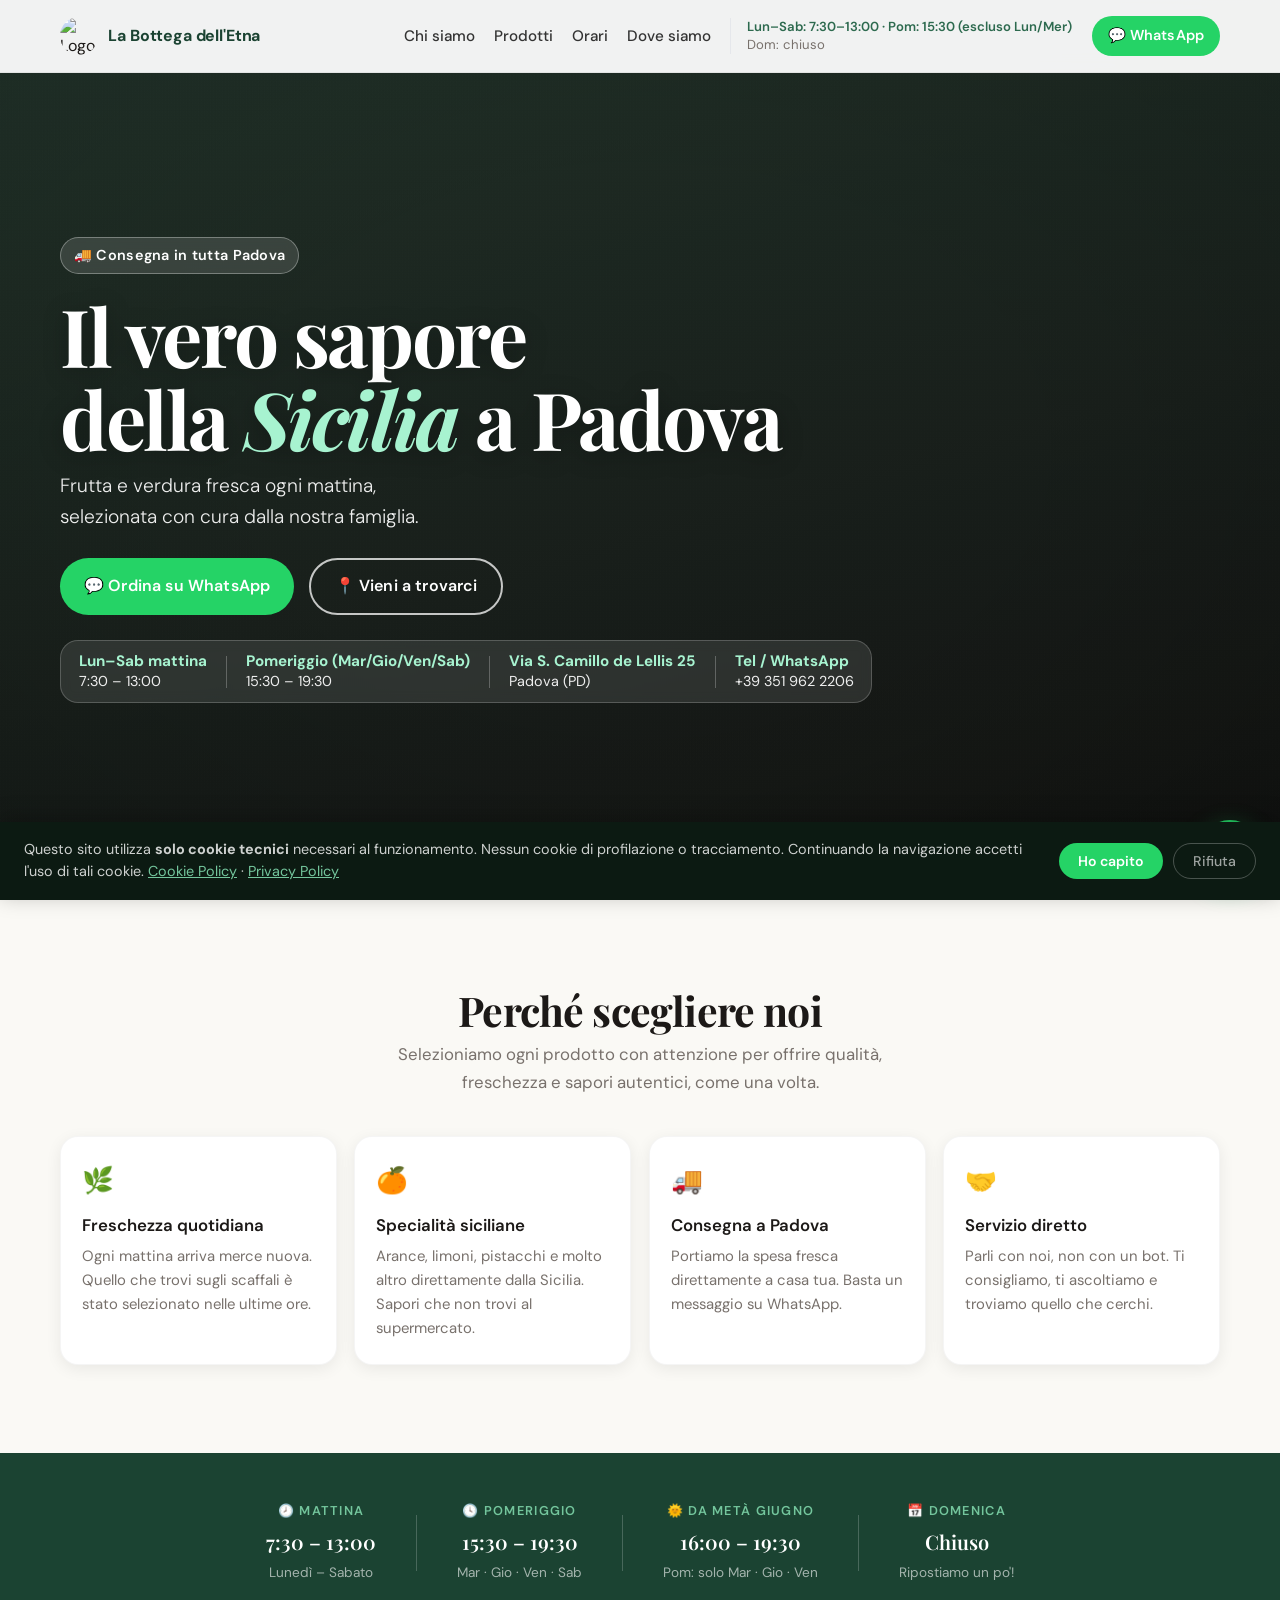
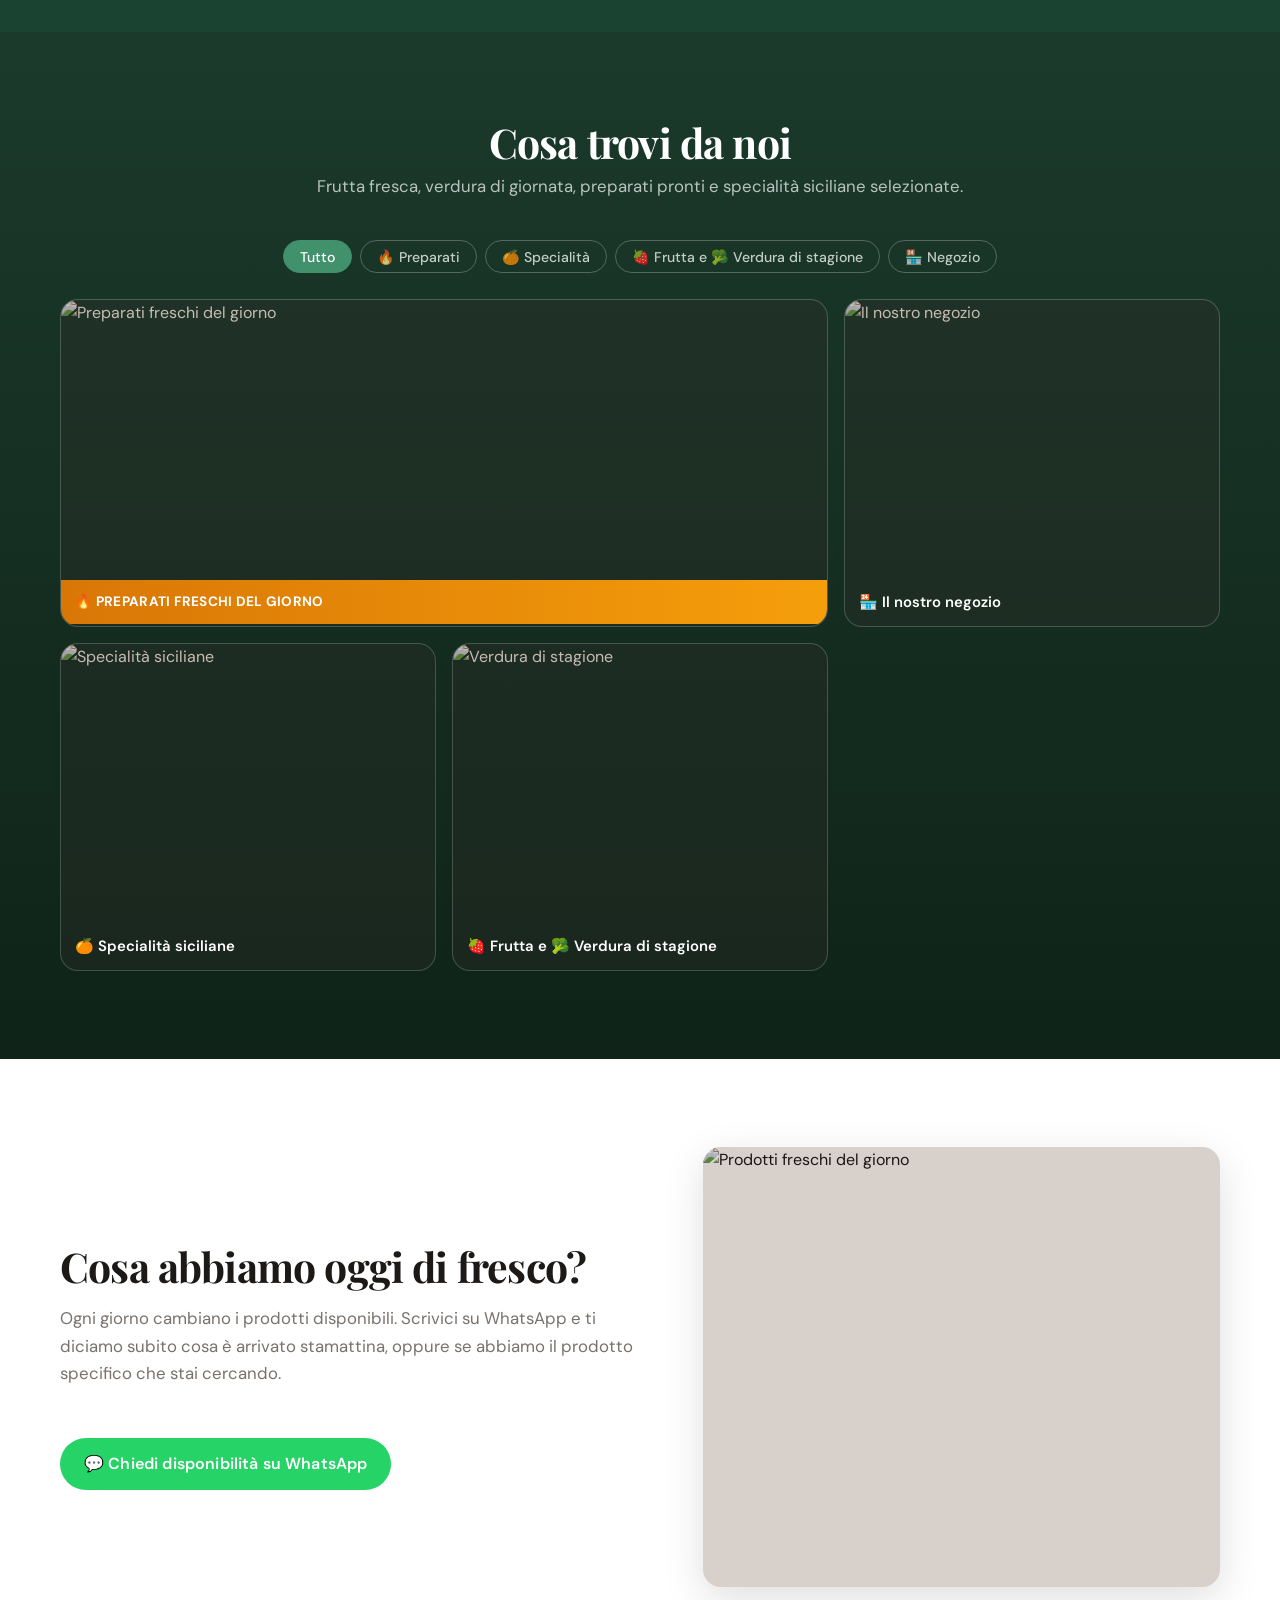
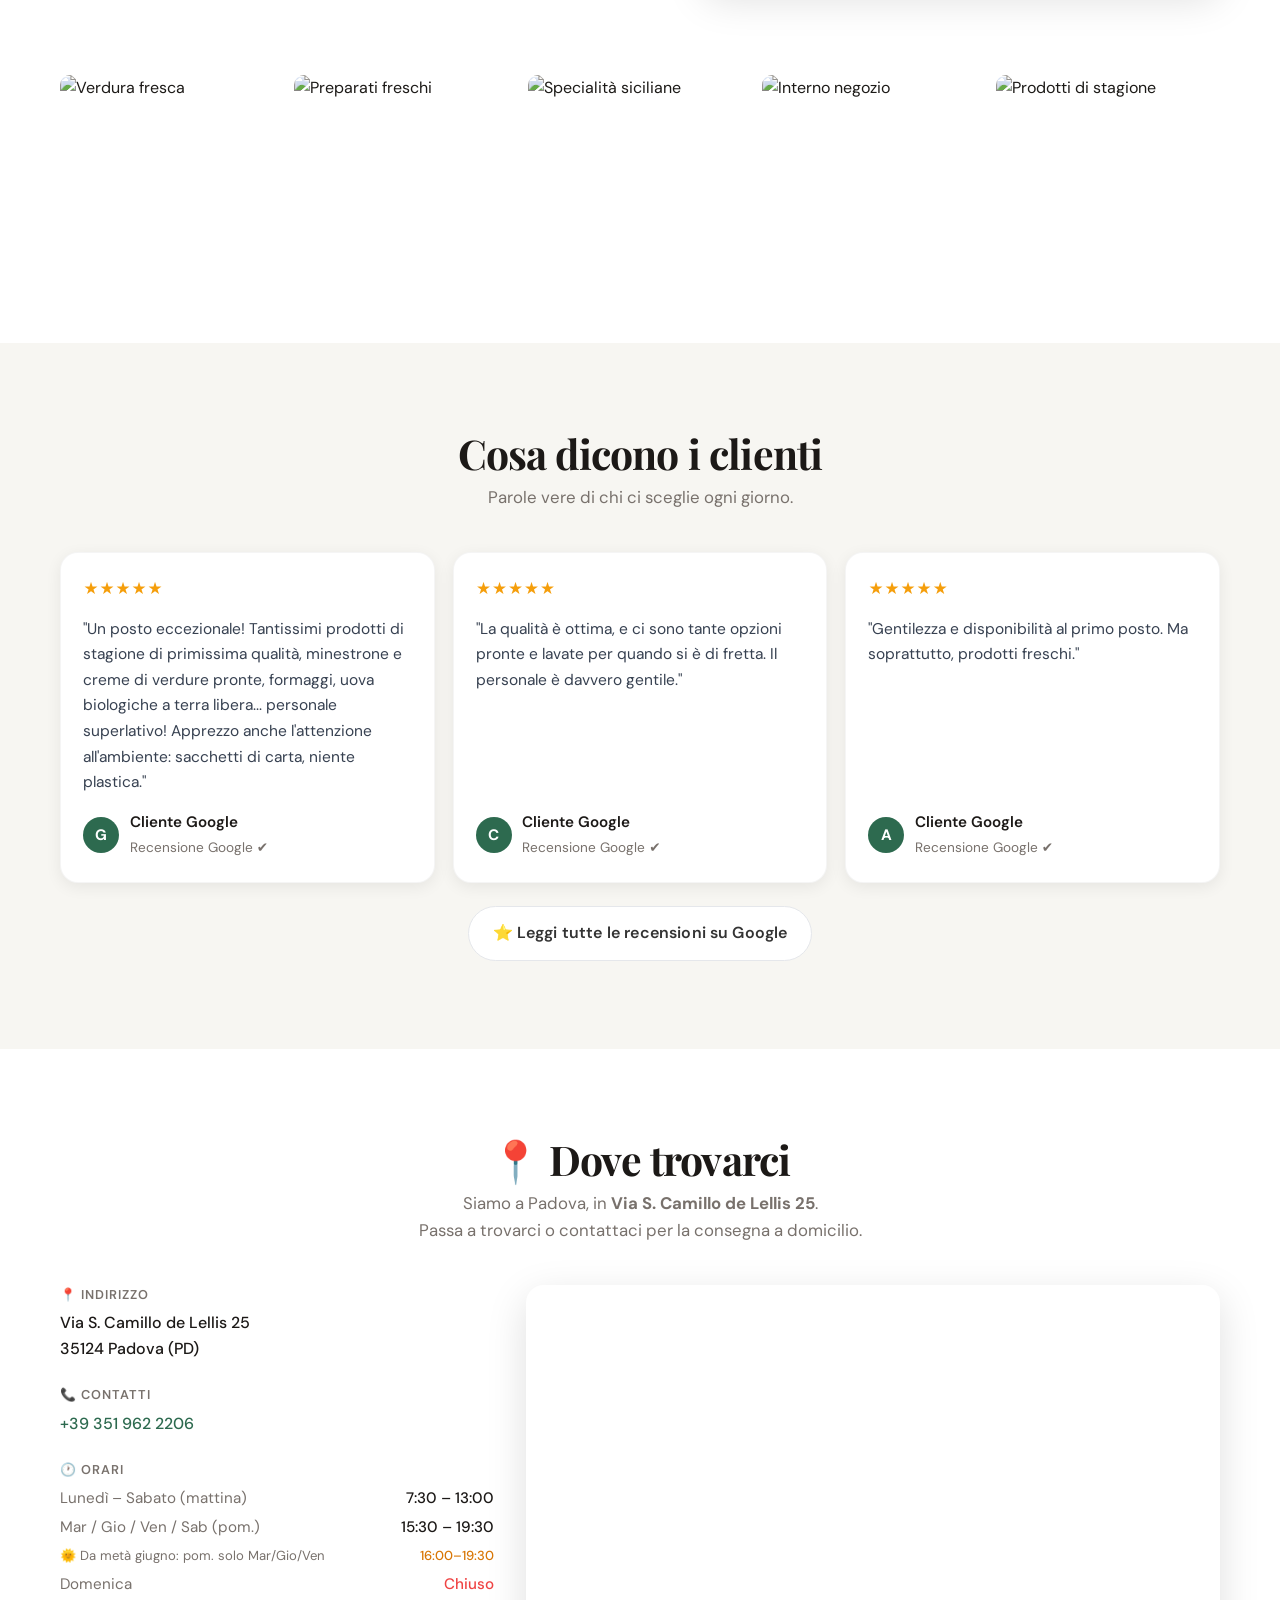
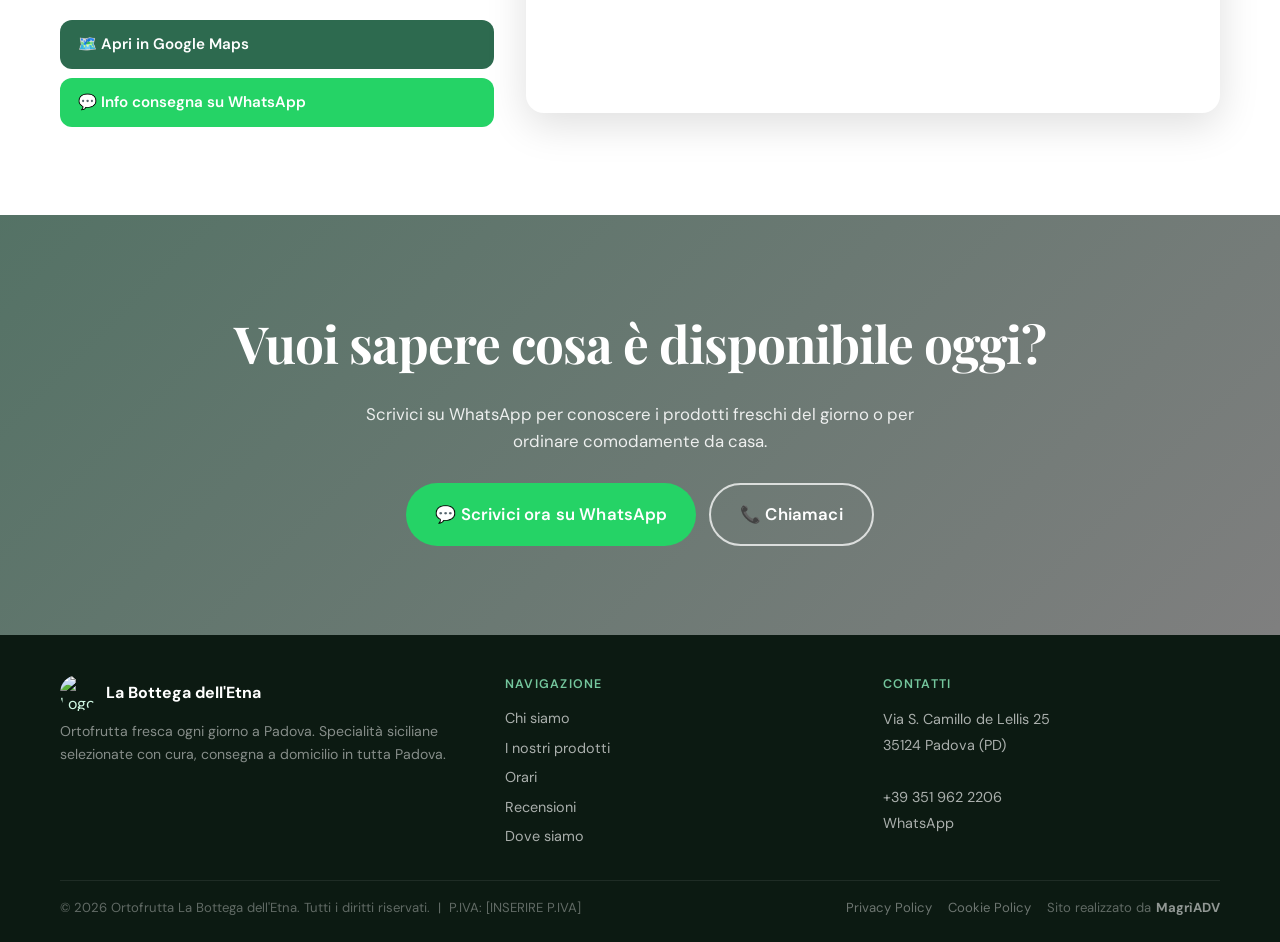
==== commit 55fb7d22: "Update index.html" ====
--- a/index.html
+++ b/index.html
@@ -342,7 +342,7 @@
           <button class="filter-btn active" data-filter="all">Tutto</button>
           <button class="filter-btn" data-filter="preparati">🔥 Preparati</button>
           <button class="filter-btn" data-filter="specialita">🍊 Specialità</button>
-          <button class="filter-btn" data-filter="verdura">Frutta🍓 e Verdura🥦 di stagione</button>
+          <button class="filter-btn" data-filter="verdura">🍓 Frutta e 🥦 Verdura di stagione</button>
           <button class="filter-btn" data-filter="negozio">🏪 Negozio</button>
         </div>
         <div class="products-grid">
@@ -360,7 +360,7 @@
           </figure>
           <figure class="product-card" data-cat="verdura">
             <img src="https://res.cloudinary.com/dszjpx2f7/image/upload/immagini/verduradistagione01.jpg" alt="Verdura di stagione" loading="lazy" class="product-img" />
-            <figcaption class="product-label">Frutta🍓 e Verdura🥦 di stagione</figcaption>
+            <figcaption class="product-label">🍓 Frutta e 🥦 Verdura di stagione</figcaption>
           </figure>
         </div>
       </div>
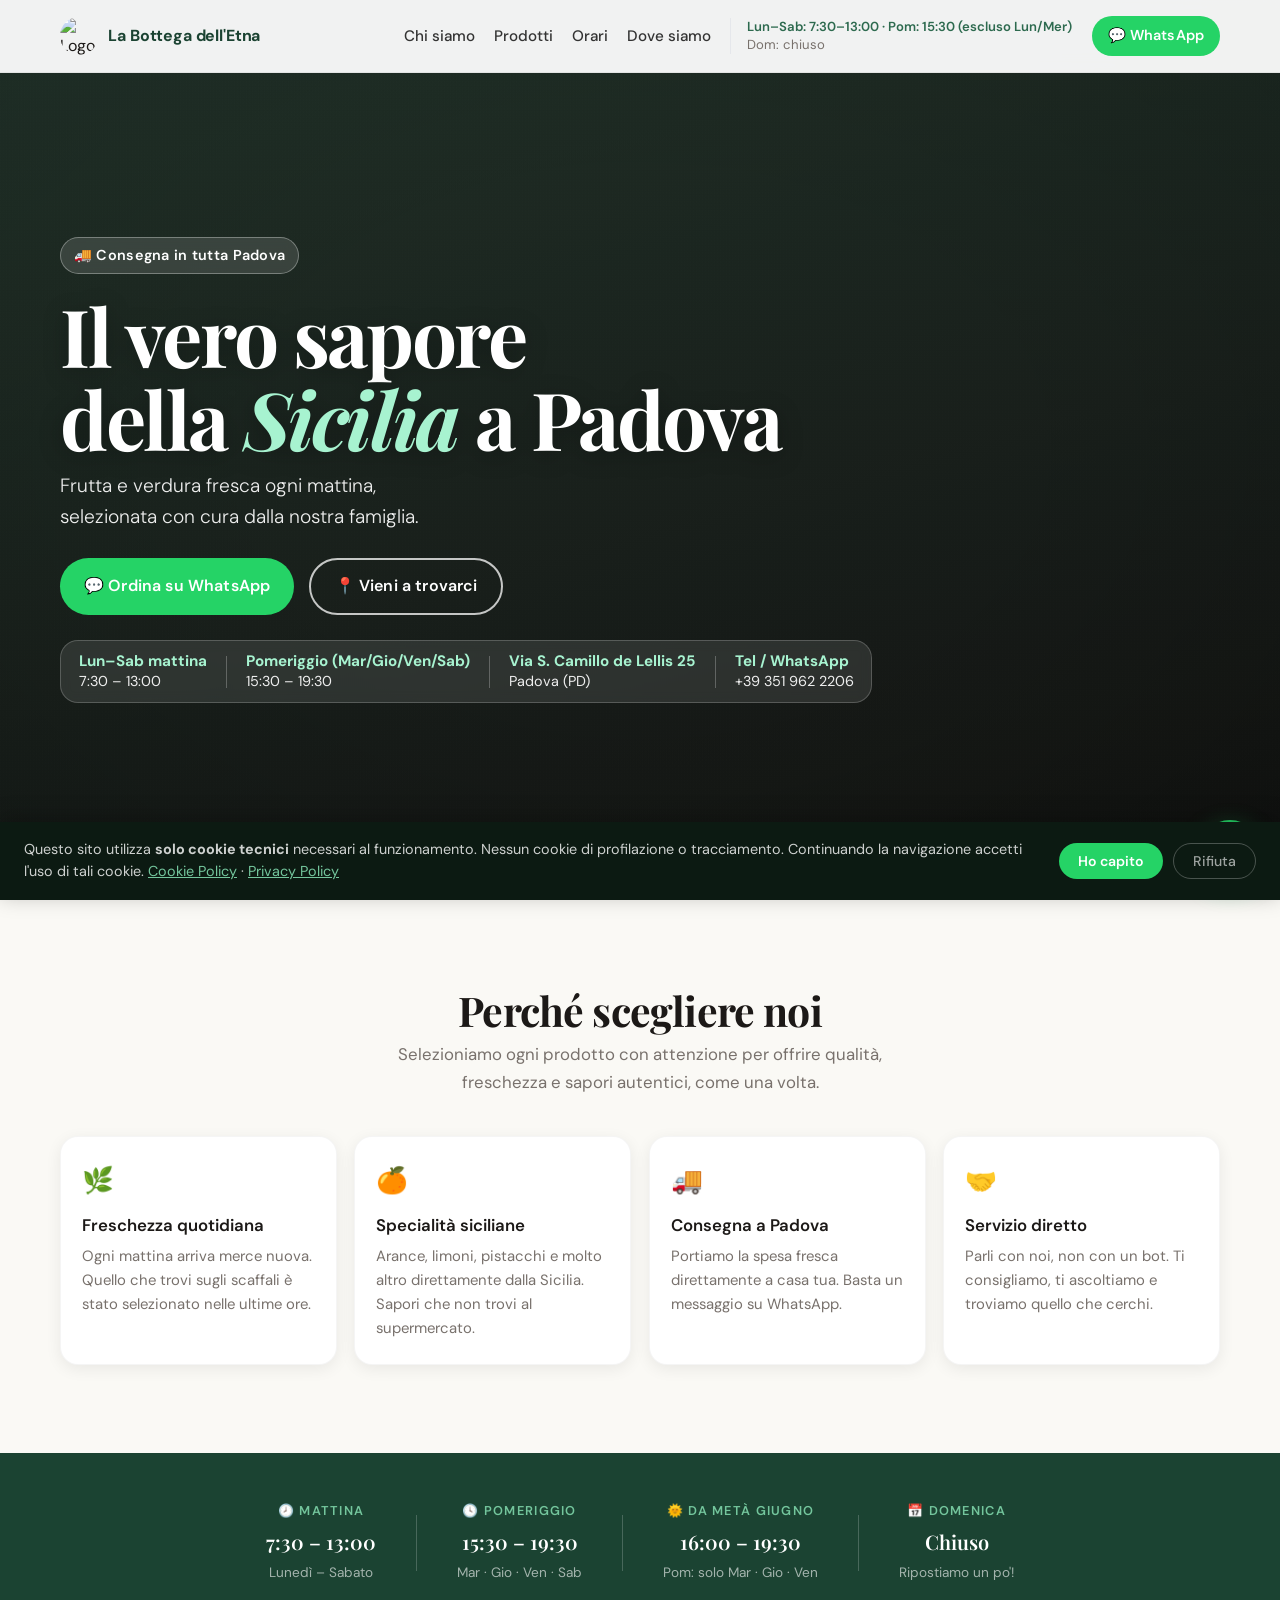
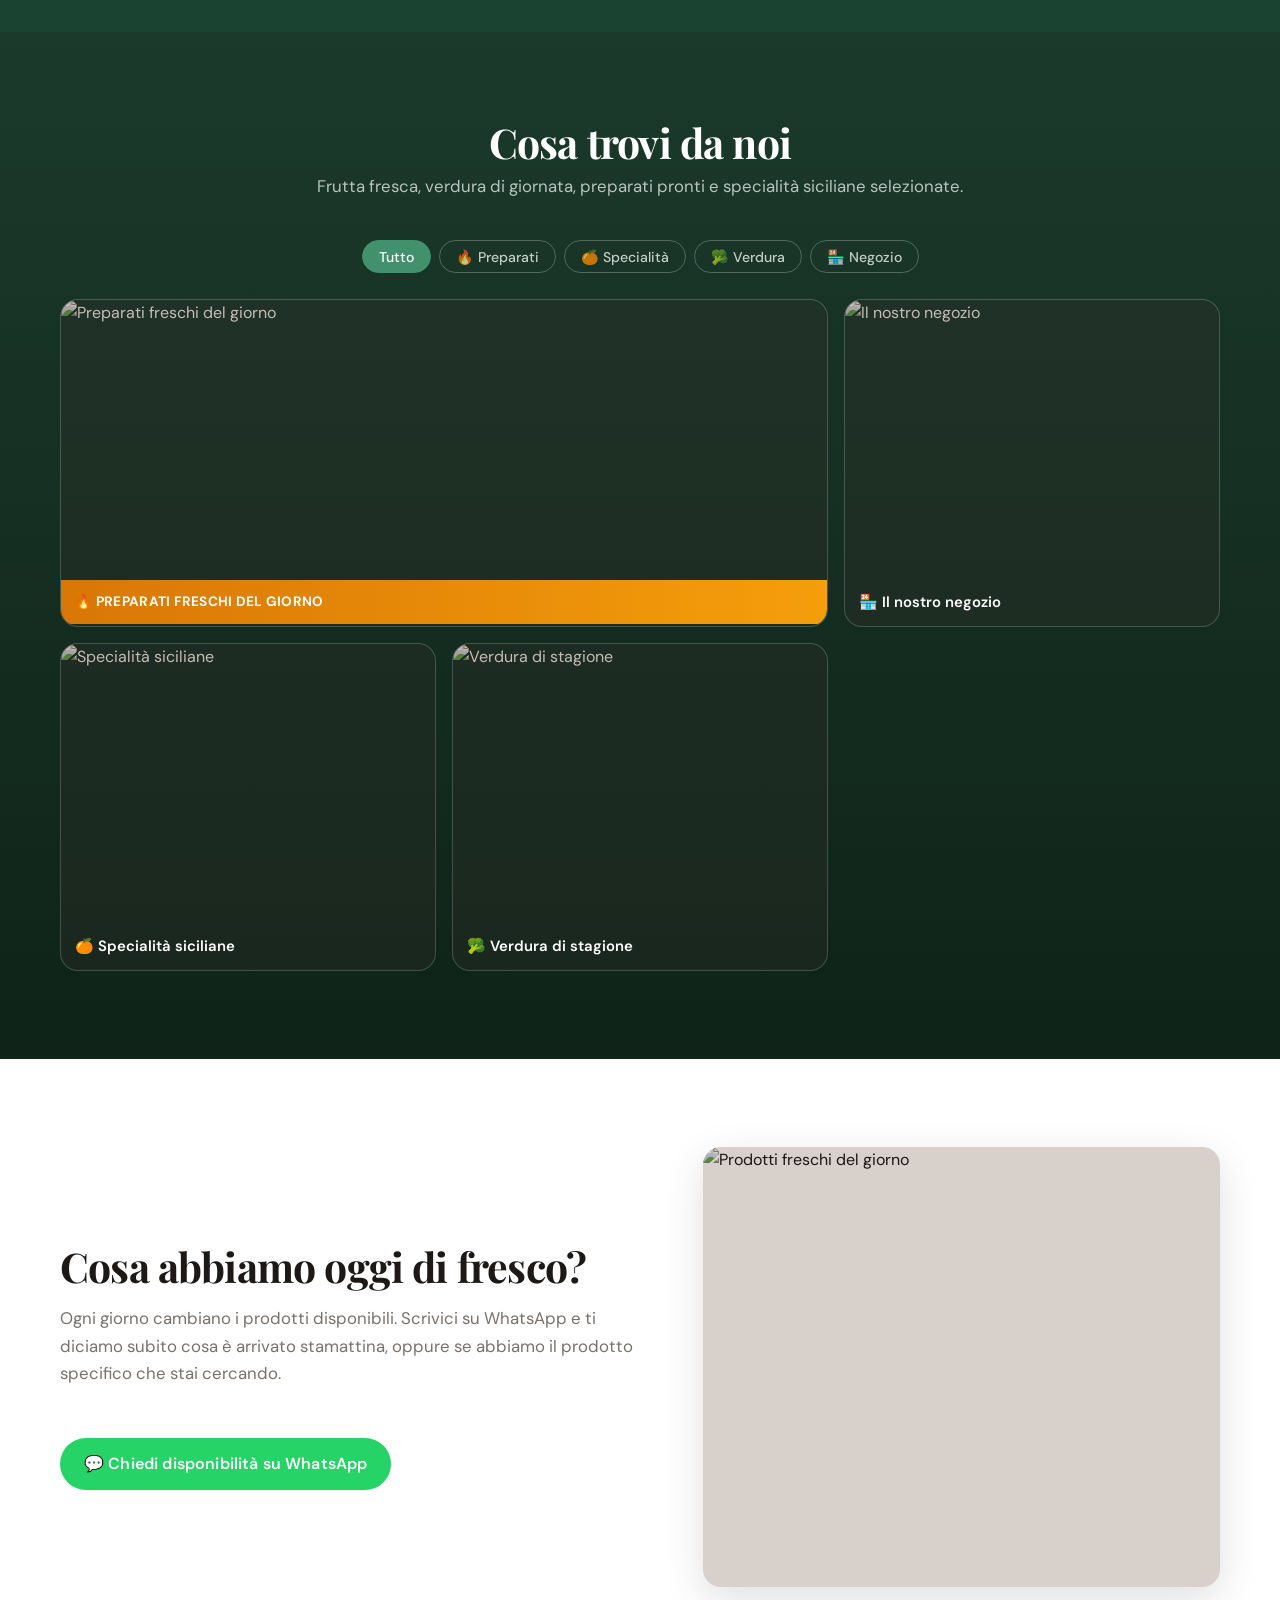
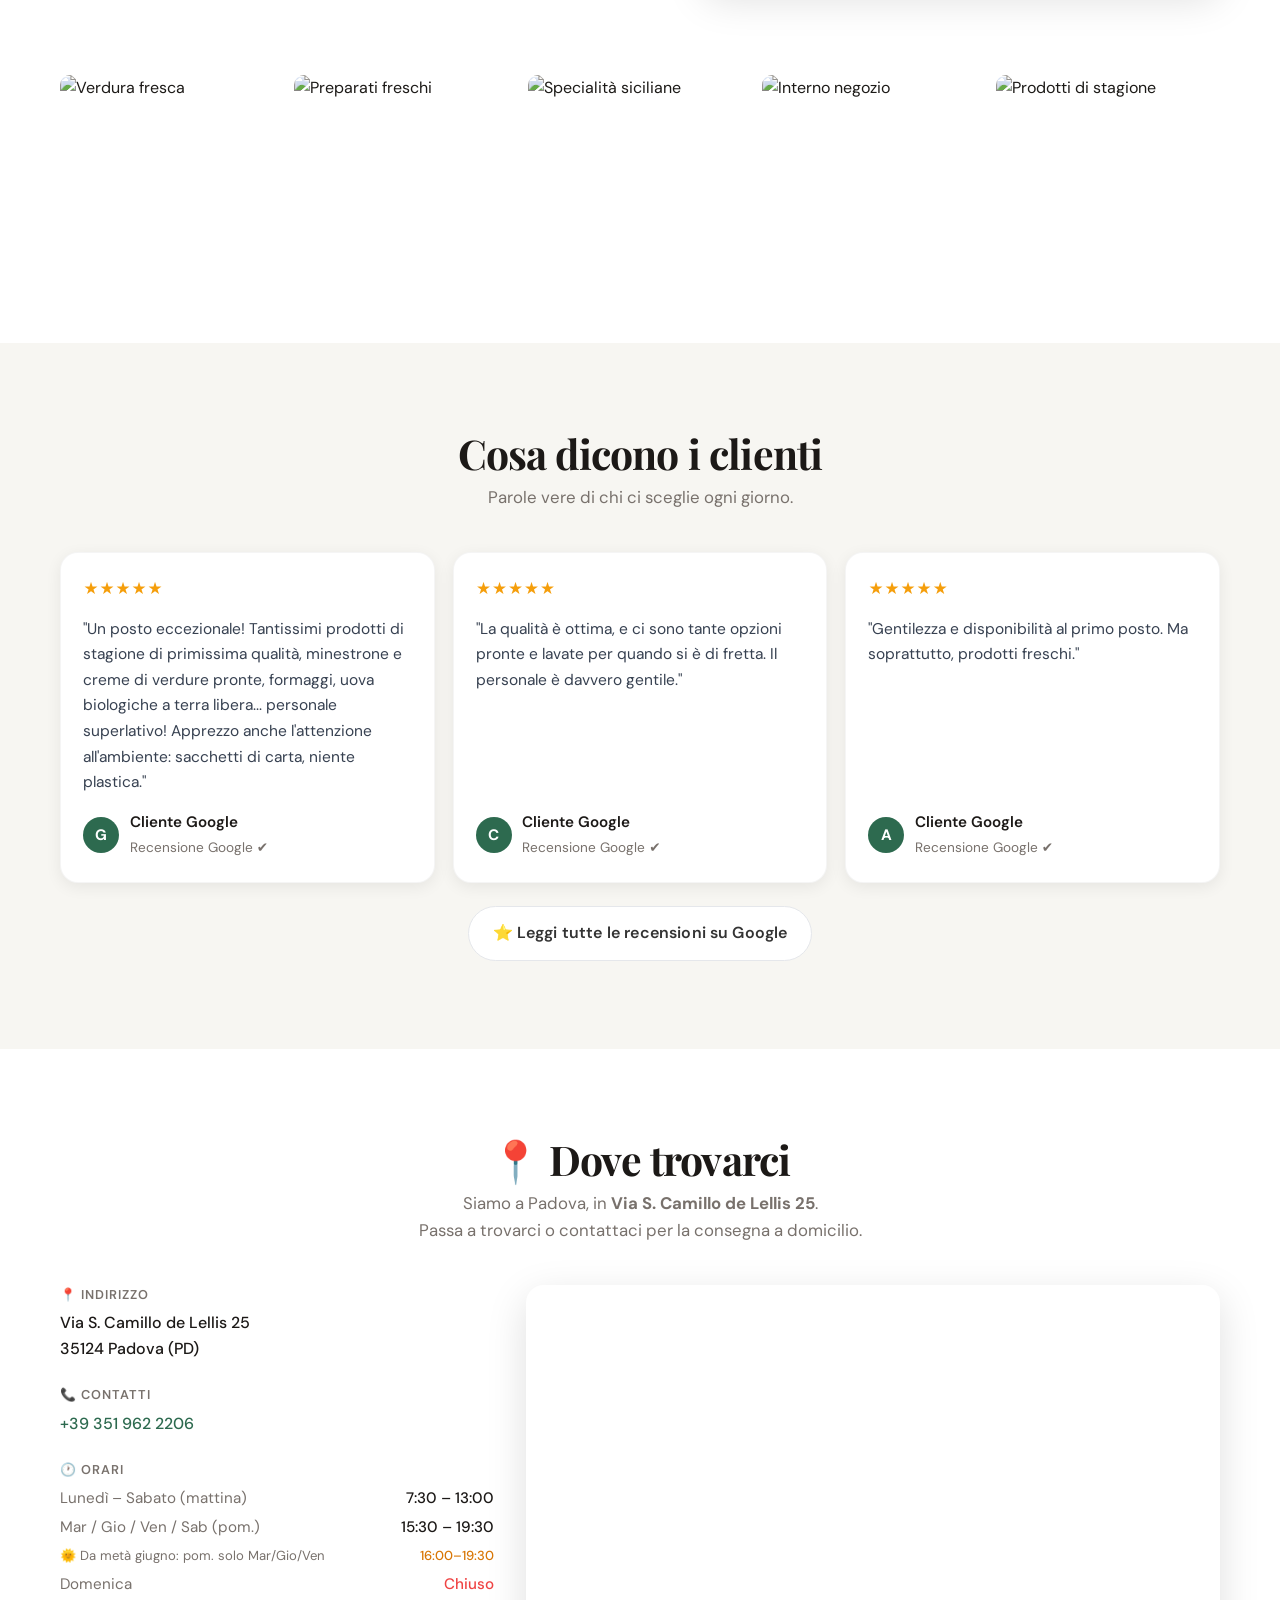
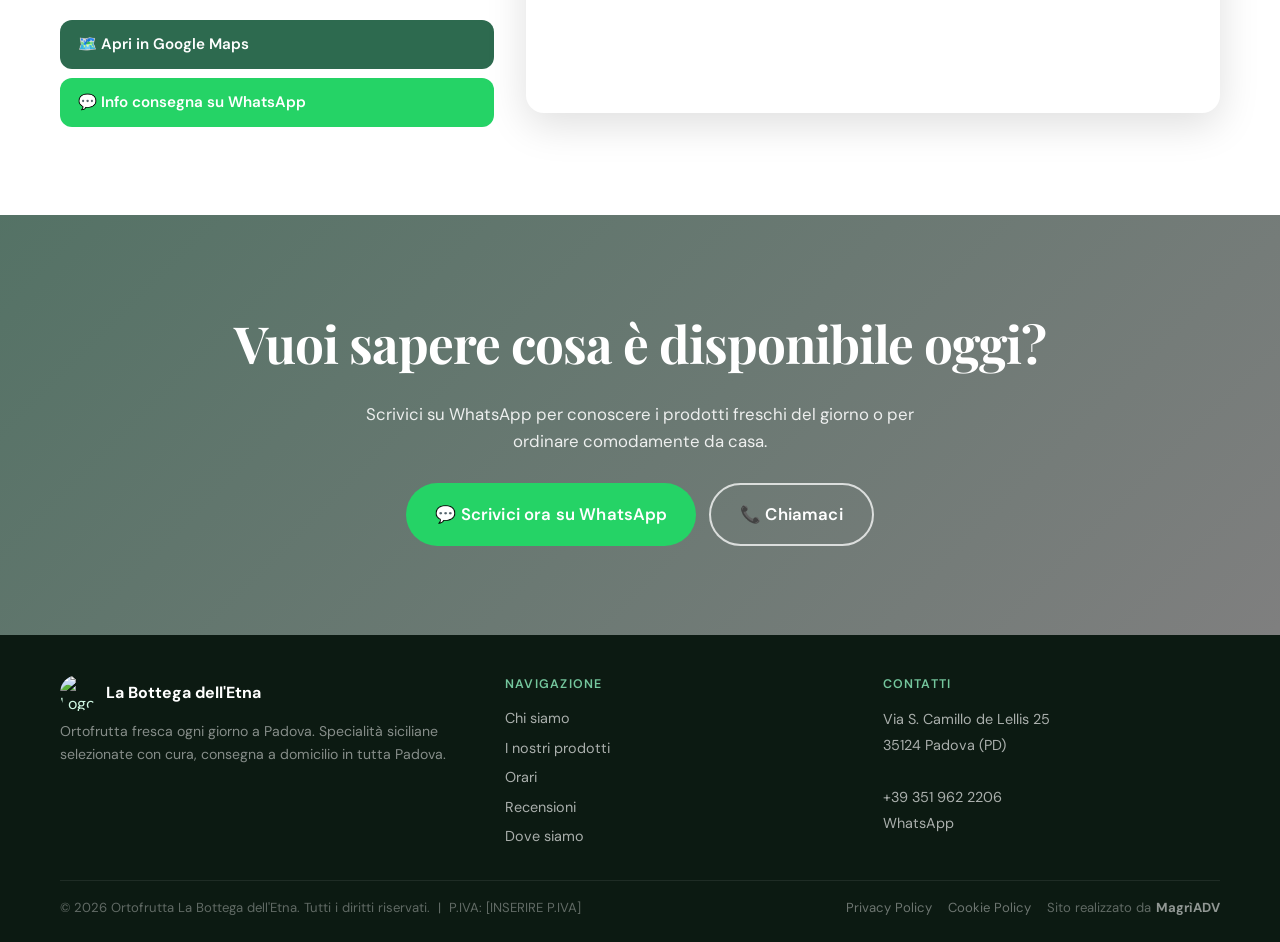
==== commit b1fdd0a9: "Add files via upload" ====
--- a/index.html
+++ b/index.html
@@ -342,7 +342,7 @@
           <button class="filter-btn active" data-filter="all">Tutto</button>
           <button class="filter-btn" data-filter="preparati">🔥 Preparati</button>
           <button class="filter-btn" data-filter="specialita">🍊 Specialità</button>
-          <button class="filter-btn" data-filter="verdura">🍓 Frutta e 🥦 Verdura di stagione</button>
+          <button class="filter-btn" data-filter="verdura">🥦 Verdura</button>
           <button class="filter-btn" data-filter="negozio">🏪 Negozio</button>
         </div>
         <div class="products-grid">
@@ -360,7 +360,7 @@
           </figure>
           <figure class="product-card" data-cat="verdura">
             <img src="https://res.cloudinary.com/dszjpx2f7/image/upload/immagini/verduradistagione01.jpg" alt="Verdura di stagione" loading="lazy" class="product-img" />
-            <figcaption class="product-label">🍓 Frutta e 🥦 Verdura di stagione</figcaption>
+            <figcaption class="product-label">🥦 Verdura di stagione</figcaption>
           </figure>
         </div>
       </div>
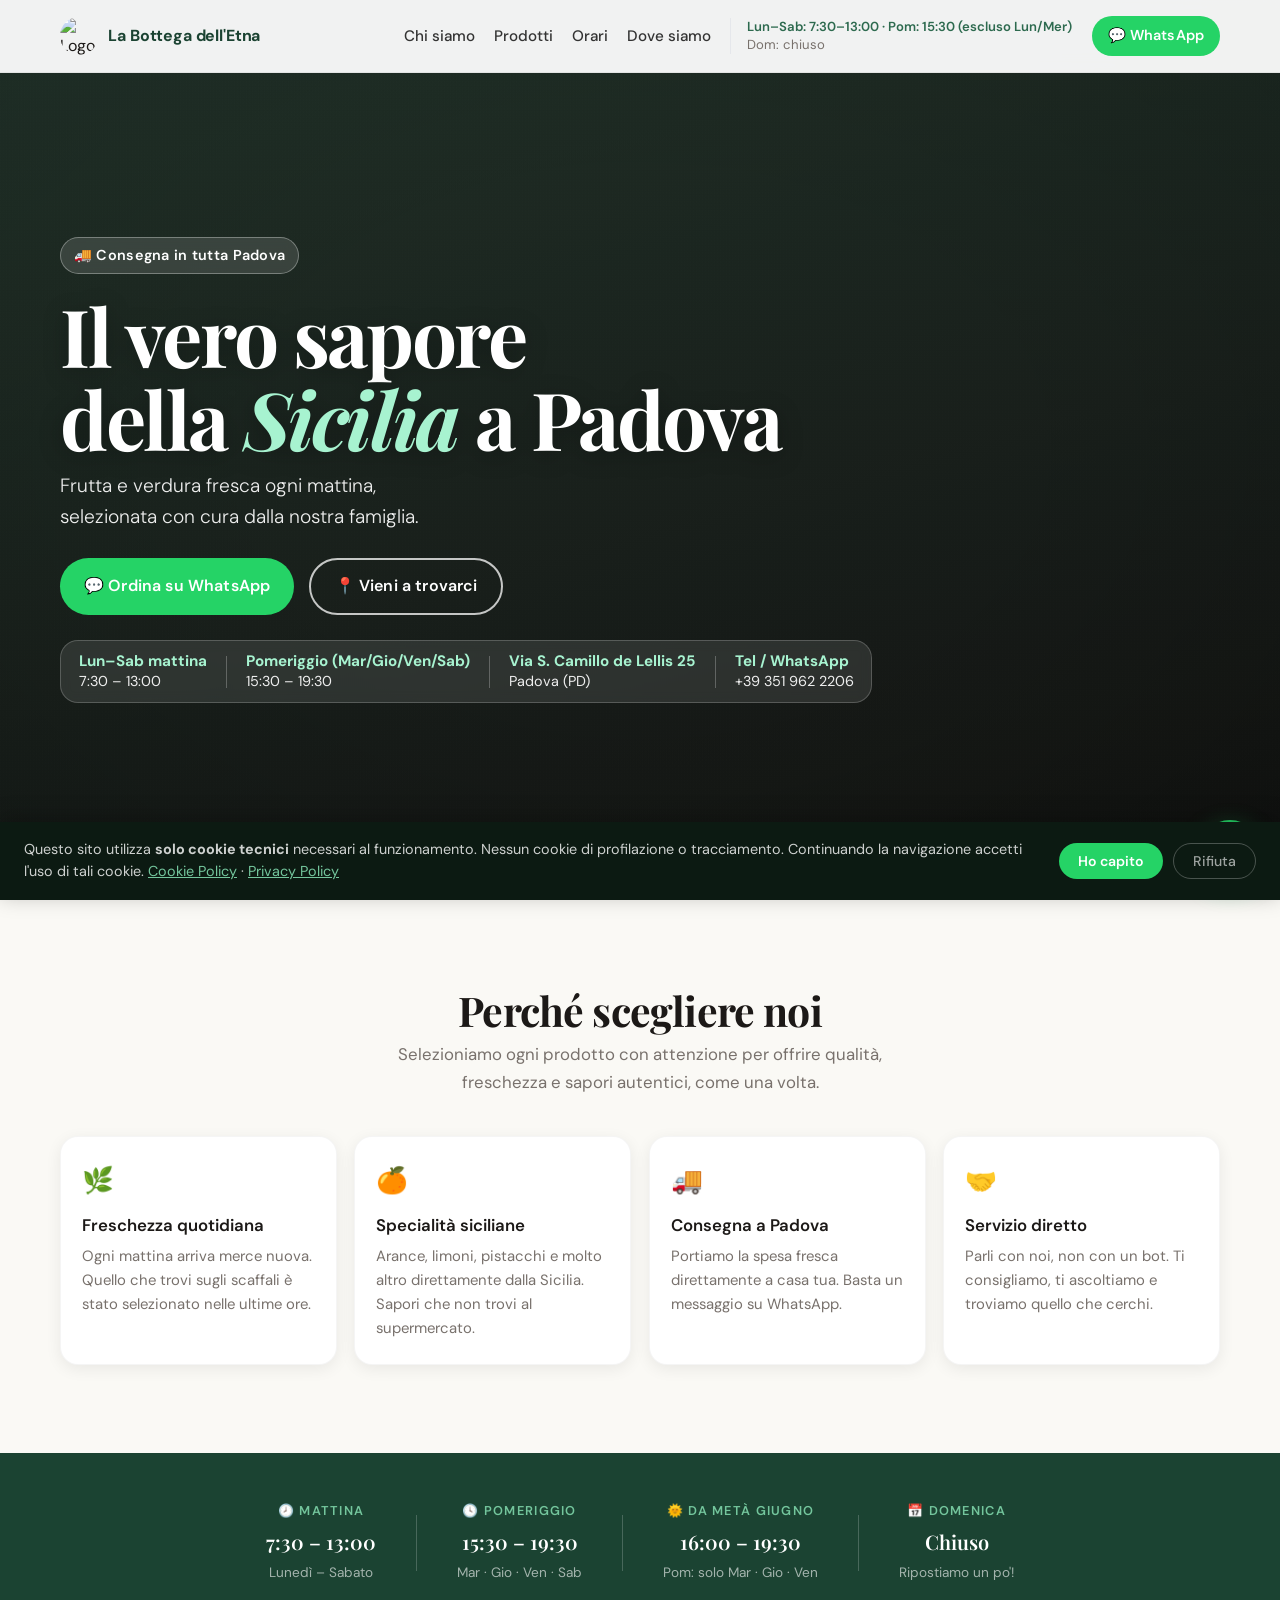
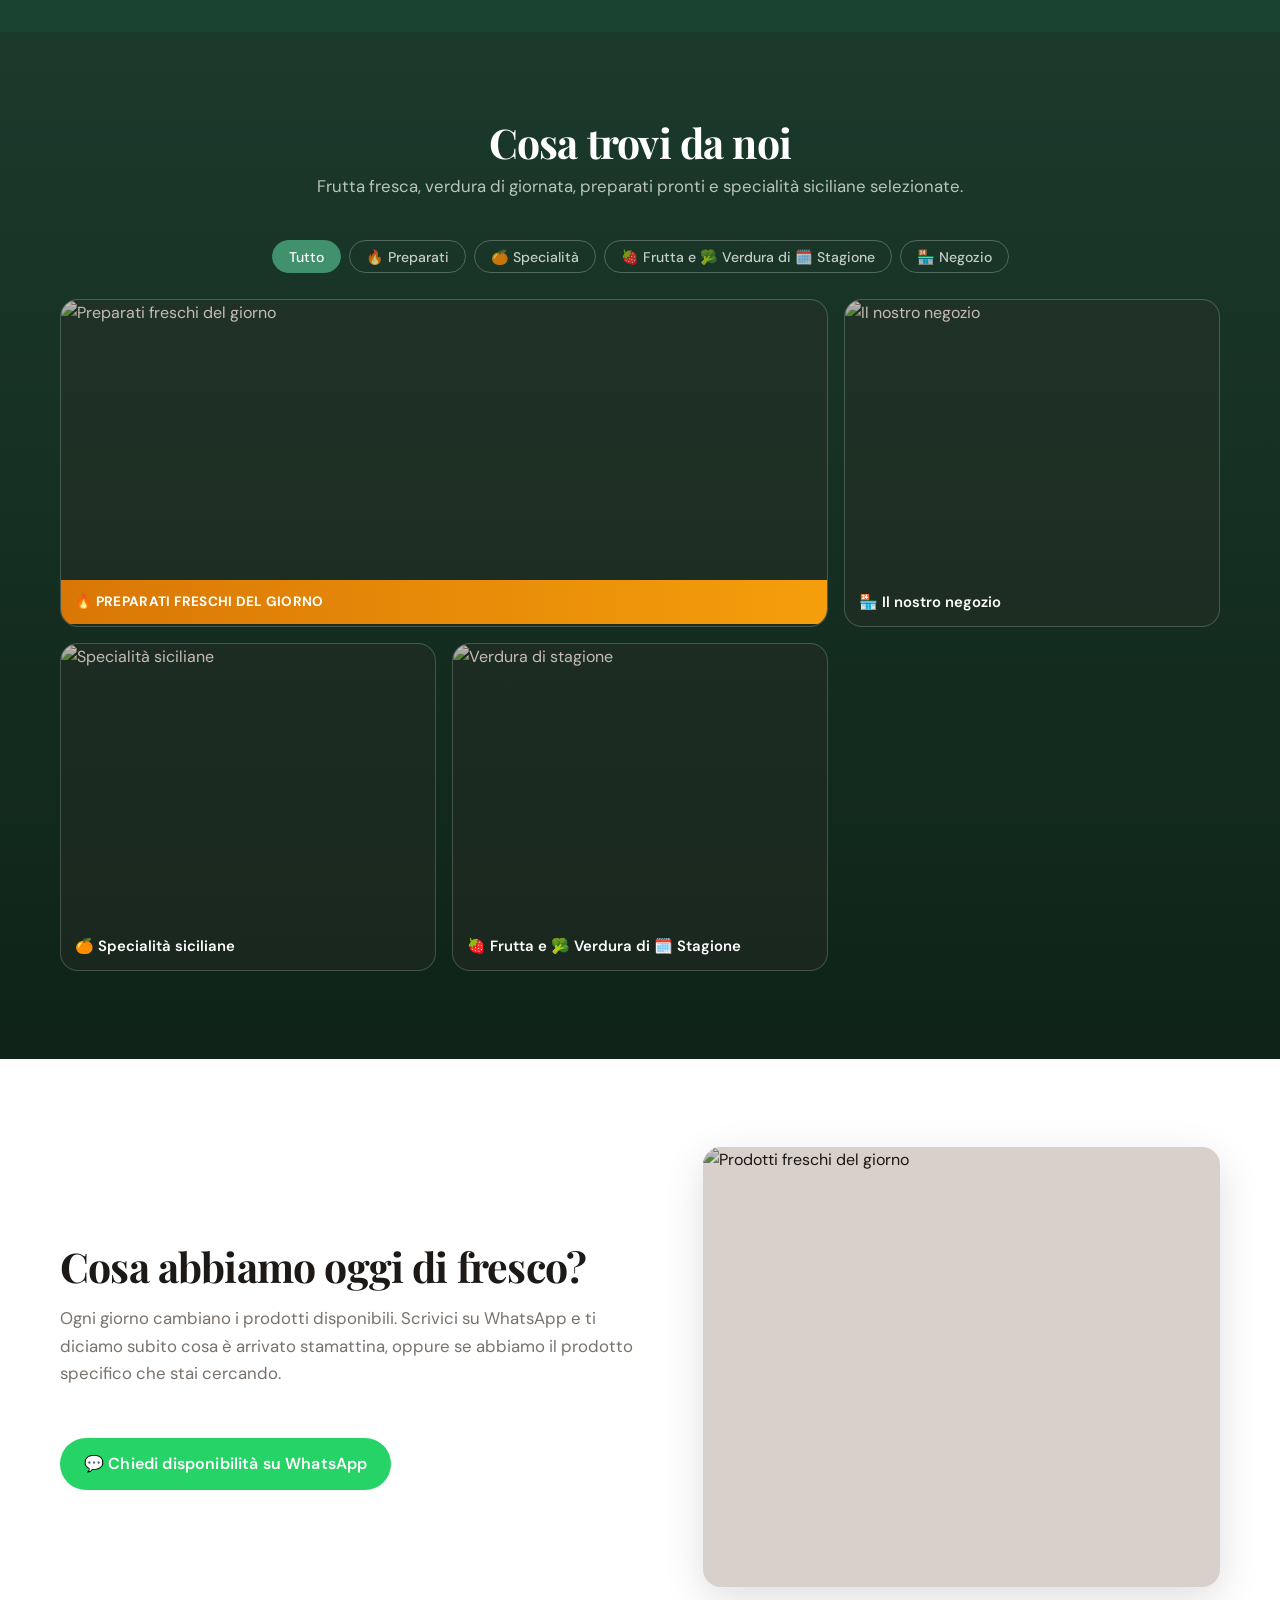
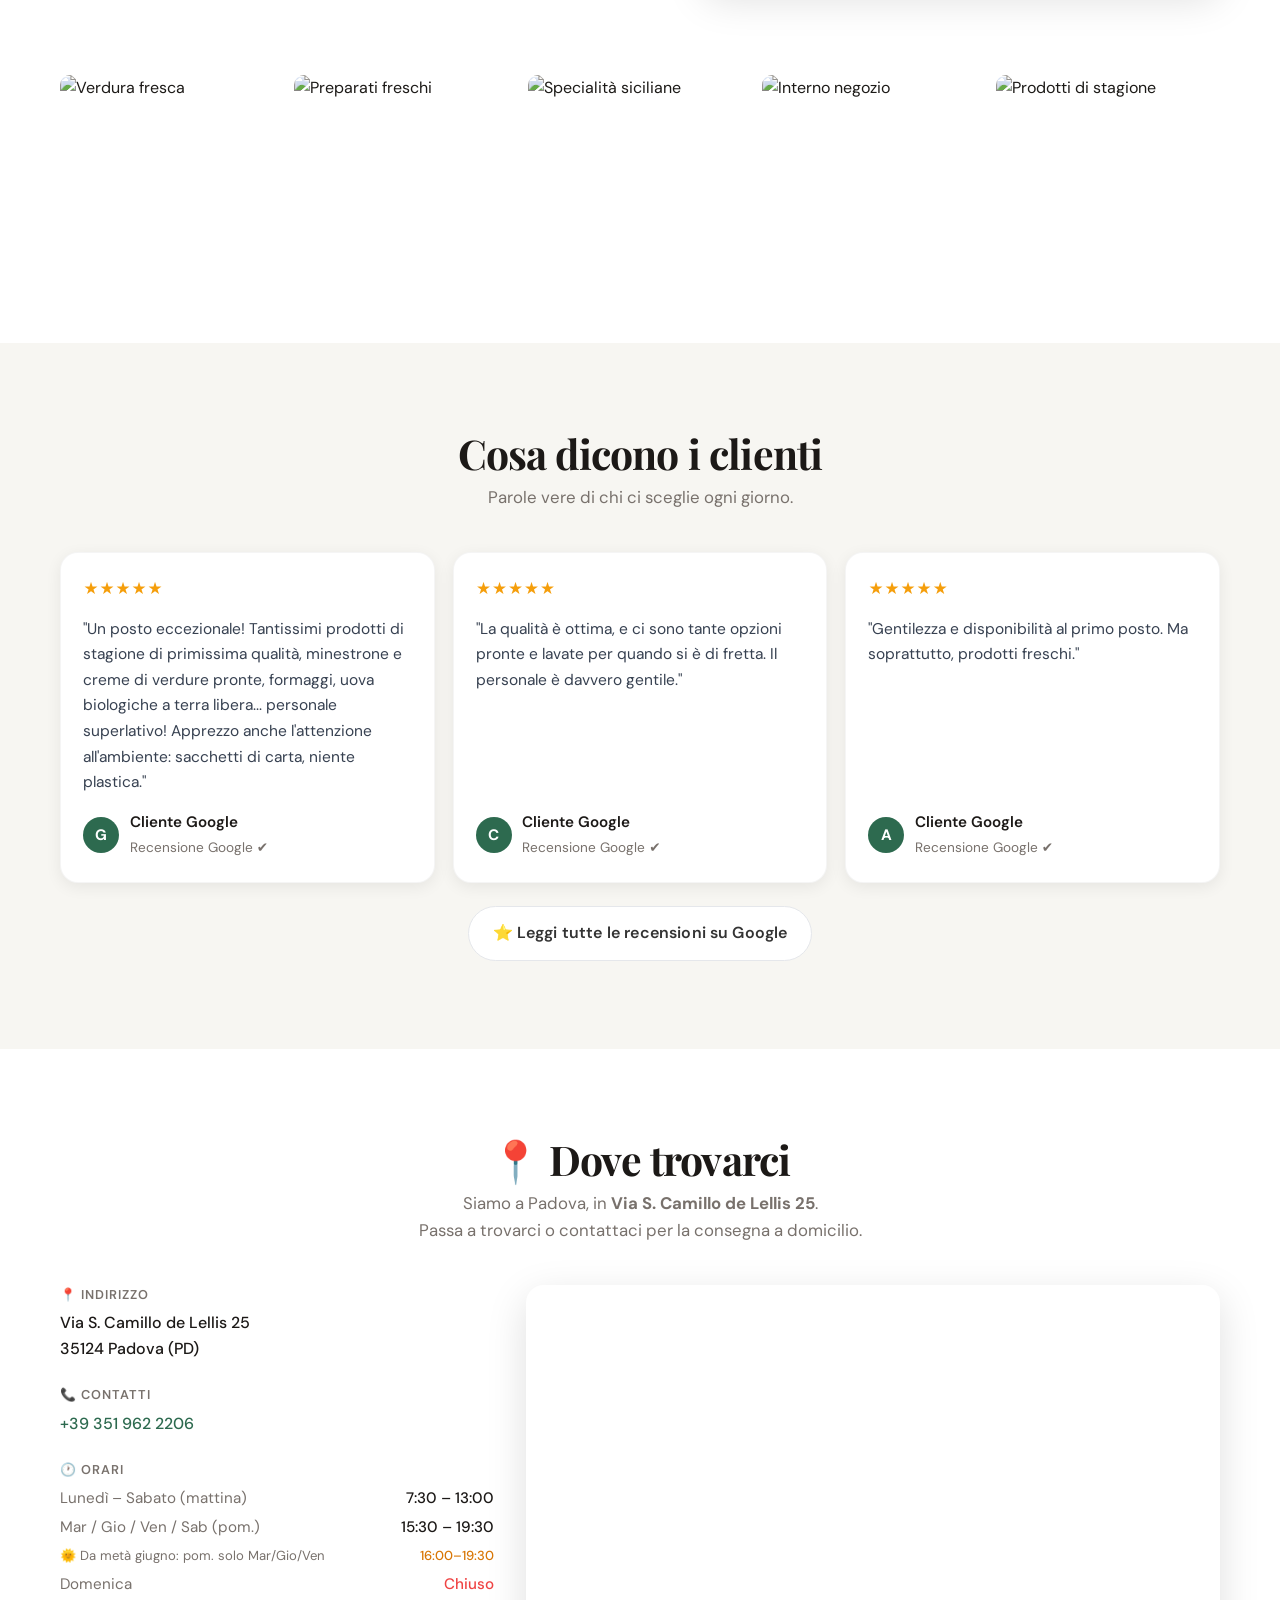
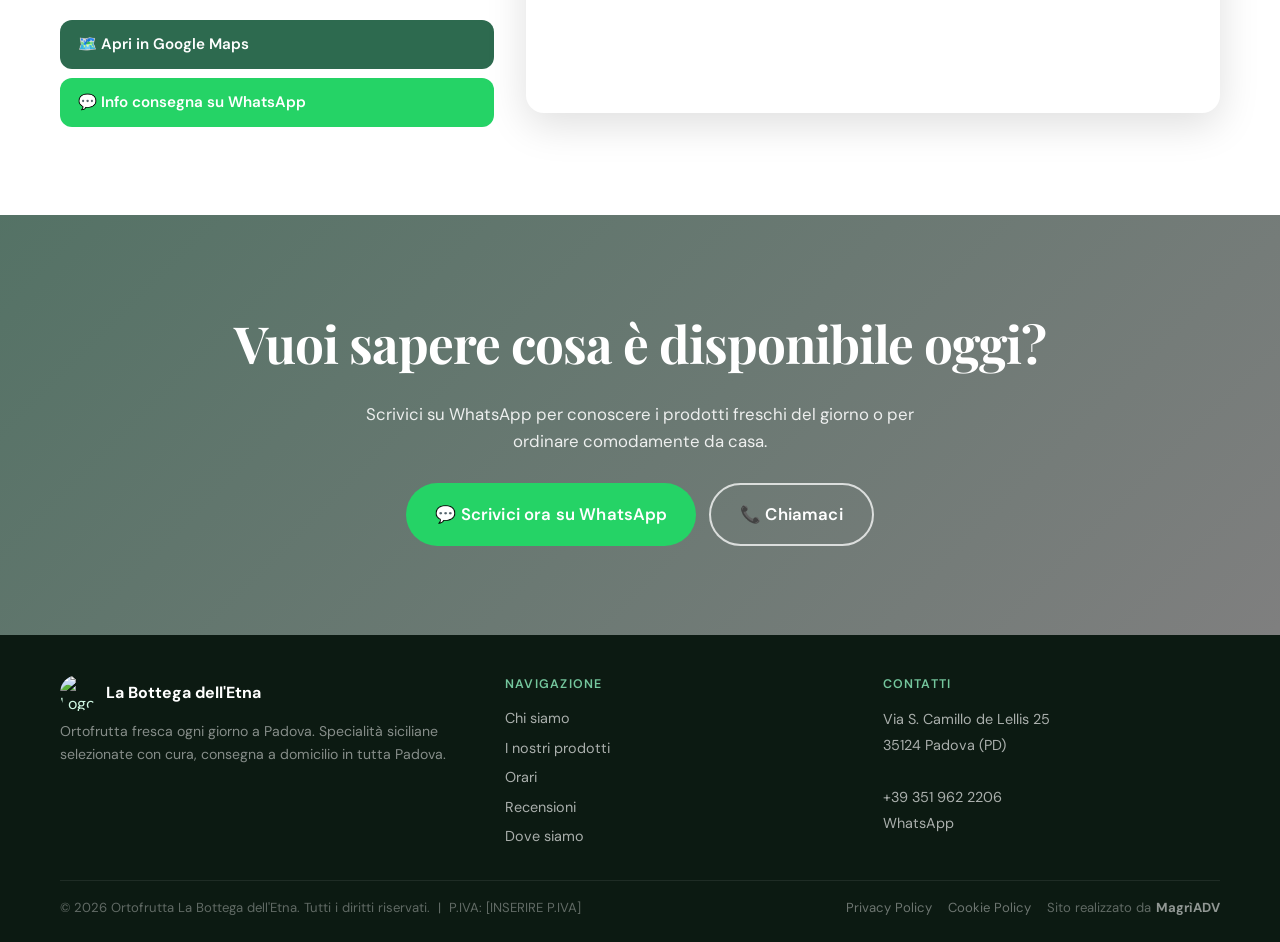
==== commit 5215f867: "Update index.html" ====
--- a/index.html
+++ b/index.html
@@ -7,7 +7,7 @@
   <meta name="theme-color" content="#1b4332" />
   <meta property="og:title" content="Ortofrutta La Bottega dell'Etna – Padova" />
   <meta property="og:description" content="Il vero sapore della Sicilia a Padova. Frutta e verdura fresca ogni giorno, consegna in tutta Padova." />
-  <meta property="og:image" content="https://res.cloudinary.com/dszjpx2f7/image/upload/immagini/hero-shop.jpg" />
+  <meta property="og:image" content="https://res.cloudinary.com/dszjpx2f7/image/upload/v1777740047/hero-shop_vqsjqv.jpg" />
   <meta property="og:type" content="website" />
   <title>Ortofrutta La Bottega dell'Etna – Padova</title>
   <!-- SICUREZZA -->
@@ -69,7 +69,7 @@
 
     /* HERO */
     .hero{position:relative;min-height:100vh;overflow:hidden;padding-top:72px}
-    .hero-bg{position:absolute;inset:0;z-index:0;background:#1a1a1a url('https://res.cloudinary.com/dszjpx2f7/image/upload/immagini/hero-shop.jpg') center/cover no-repeat;filter:sepia(.15) saturate(.95) contrast(.97)}
+    .hero-bg{position:absolute;inset:0;z-index:0;background:#1a1a1a url('https://res.cloudinary.com/dszjpx2f7/image/upload/v1777740047/hero-shop_vqsjqv.jpg') center/cover no-repeat;filter:sepia(.15) saturate(.95) contrast(.97)}
     .hero-bg::before{content:'';position:absolute;inset:0;background:rgba(var(--retro-color),calc(var(--retro-overlay)*.65));mix-blend-mode:multiply;z-index:1}
     .hero-bg::after{content:'';position:absolute;inset:0;background:radial-gradient(ellipse at center,transparent 40%,rgba(0,0,0,var(--vignette-opacity)) 100%);z-index:2}
     .hero-overlay{position:absolute;inset:0;background:linear-gradient(165deg,rgba(27,67,50,.55) 0%,rgba(0,0,0,.42) 100%);z-index:3}
@@ -251,7 +251,7 @@
   <header class="site-header" id="site-header">
     <div class="container header-inner">
       <a href="#" class="logo" aria-label="Torna in cima">
-        <img src="images/logo.png" class="logo-icon" alt="Logo La Bottega dell'Etna">
+        <img src="https://res.cloudinary.com/dszjpx2f7/image/upload/v1777740048/logo_quhy6h.png" class="logo-icon" alt="Logo La Bottega dell'Etna">
         <span class="logo-text">La Bottega dell'Etna</span>
       </a>
       <nav class="main-nav" aria-label="Navigazione principale">
@@ -342,25 +342,25 @@
           <button class="filter-btn active" data-filter="all">Tutto</button>
           <button class="filter-btn" data-filter="preparati">🔥 Preparati</button>
           <button class="filter-btn" data-filter="specialita">🍊 Specialità</button>
-          <button class="filter-btn" data-filter="verdura">🥦 Verdura</button>
+          <button class="filter-btn" data-filter="verdura">🍓 Frutta e 🥦 Verdura di 🗓️ Stagione</button>
           <button class="filter-btn" data-filter="negozio">🏪 Negozio</button>
         </div>
         <div class="products-grid">
           <figure class="product-card product-card--large" data-cat="preparati">
-            <img src="https://res.cloudinary.com/dszjpx2f7/image/upload/immagini/preparati01.jpg" alt="Preparati freschi del giorno" loading="lazy" class="product-img" />
+            <img src="https://res.cloudinary.com/dszjpx2f7/image/upload/v1777740049/preparati01_cnqopl.jpg" alt="Preparati freschi del giorno" loading="lazy" class="product-img" />
             <figcaption class="product-label product-label--highlight">🔥 Preparati freschi del giorno</figcaption>
           </figure>
           <figure class="product-card" data-cat="negozio">
-            <img src="https://res.cloudinary.com/dszjpx2f7/image/upload/immagini/ilnostronegozio01.png" alt="Il nostro negozio" loading="lazy" class="product-img" />
+            <img src="https://res.cloudinary.com/dszjpx2f7/image/upload/v1777740048/ilnostronegozio01_nsovkd.jpg" alt="Il nostro negozio" loading="lazy" class="product-img" />
             <figcaption class="product-label">🏪 Il nostro negozio</figcaption>
           </figure>
           <figure class="product-card" data-cat="specialita">
-            <img src="https://res.cloudinary.com/dszjpx2f7/image/upload/immagini/specialitasiciliane01.jpg" alt="Specialità siciliane" loading="lazy" class="product-img" />
+            <img src="https://res.cloudinary.com/dszjpx2f7/image/upload/v1777740052/specialitasiciliane01_emf4uv.jpg" alt="Specialità siciliane" loading="lazy" class="product-img" />
             <figcaption class="product-label">🍊 Specialità siciliane</figcaption>
           </figure>
           <figure class="product-card" data-cat="verdura">
-            <img src="https://res.cloudinary.com/dszjpx2f7/image/upload/immagini/verduradistagione01.jpg" alt="Verdura di stagione" loading="lazy" class="product-img" />
-            <figcaption class="product-label">🥦 Verdura di stagione</figcaption>
+            <img src="https://res.cloudinary.com/dszjpx2f7/image/upload/v1777740049/verduradistagione01_uwcira.jpg" alt="Verdura di stagione" loading="lazy" class="product-img" />
+            <figcaption class="product-label">🍓 Frutta e 🥦 Verdura di 🗓️ Stagione</figcaption>
           </figure>
         </div>
       </div>
@@ -379,7 +379,7 @@
           </a>
         </div>
         <div class="dynamic-visual reveal">
-          <img src="https://res.cloudinary.com/dszjpx2f7/image/upload/immagini/specialitasiciliane02.jpg" alt="Prodotti freschi del giorno" loading="lazy" class="dynamic-img" />
+          <img src="https://res.cloudinary.com/dszjpx2f7/image/upload/v1777740050/specialitasiciliane02_kltc4y.jpg" alt="Prodotti freschi del giorno" loading="lazy" class="dynamic-img" />
         </div>
       </div>
     </section>
@@ -388,11 +388,11 @@
     <section class="section-gallery" aria-label="Galleria prodotti">
       <div class="container">
         <div class="gallery-strip">
-          <img src="https://res.cloudinary.com/dszjpx2f7/image/upload/immagini/verduradistagione02.jpg" alt="Verdura fresca" loading="lazy" />
-          <img src="https://res.cloudinary.com/dszjpx2f7/image/upload/immagini/preparati02.jpg" alt="Preparati freschi" loading="lazy" />
-          <img src="https://res.cloudinary.com/dszjpx2f7/image/upload/immagini/specialitasiciliane03.jpg" alt="Specialità siciliane" loading="lazy" />
-          <img src="https://res.cloudinary.com/dszjpx2f7/image/upload/immagini/ilnostronegozio02.jpg" alt="Interno negozio" loading="lazy" />
-          <img src="https://res.cloudinary.com/dszjpx2f7/image/upload/immagini/verduradistagione03.jpg" alt="Prodotti di stagione" loading="lazy" />
+          <img src="https://res.cloudinary.com/dszjpx2f7/image/upload/v1777740050/verduradistagione02_dvfcaw.jpg" alt="Verdura fresca" loading="lazy" />
+          <img src="https://res.cloudinary.com/dszjpx2f7/image/upload/v1777805951/6bc3cb65-0ed9-4f53-b49f-1922965ea528_d8zwr8.jpg" alt="Preparati freschi" loading="lazy" />
+          <img src="https://res.cloudinary.com/dszjpx2f7/image/upload/v1777740051/specialitasiciliane03_hm5kbx.jpg" alt="Specialità siciliane" loading="lazy" />
+          <img src="https://res.cloudinary.com/dszjpx2f7/image/upload/v1777740048/ilnostronegozio02_xnvkfp.png" alt="Interno negozio" loading="lazy" />
+          <img src="https://res.cloudinary.com/dszjpx2f7/image/upload/v1777740050/verduradistagione03_zvnu6h.jpg" alt="Prodotti di stagione" loading="lazy" />
         </div>
       </div>
     </section>
@@ -484,7 +484,7 @@
 
     <!-- FINAL CTA -->
     <section class="section-final-cta" id="ordina">
-      <div class="final-cta-bg" style="background-image:url('https://res.cloudinary.com/dszjpx2f7/image/upload/immagini/hero-shop.jpg');" role="img" aria-label="Sfondo negozio"></div>
+      <div class="final-cta-bg" style="background-image:url('https://res.cloudinary.com/dszjpx2f7/image/upload/v1777740047/hero-shop_vqsjqv.jpg');" role="img" aria-label="Sfondo negozio"></div>
       <div class="final-cta-overlay"></div>
       <div class="container final-cta-content">
         <h2 class="final-cta-title">Vuoi sapere cosa è disponibile oggi?</h2>
@@ -506,7 +506,7 @@
       <div class="footer-grid">
         <div>
           <div class="footer-logo-row">
-            <img src="images/logo.png" class="footer-logo-img" alt="Logo">
+            <img src="https://res.cloudinary.com/dszjpx2f7/image/upload/v1777740048/logo_quhy6h.png" class="footer-logo-img" alt="Logo">
             <span class="footer-brand-name">La Bottega dell'Etna</span>
           </div>
           <p class="footer-brand-desc">Ortofrutta fresca ogni giorno a Padova. Specialità siciliane selezionate con cura, consegna a domicilio in tutta Padova.</p>
@@ -568,7 +568,7 @@
     // Hero bg fallback
     const heroBg=document.getElementById('heroBg');
     if(heroBg){
-      const imgs=['https://res.cloudinary.com/dszjpx2f7/image/upload/immagini/hero-media.jpg','https://res.cloudinary.com/dszjpx2f7/image/upload/immagini/hero-media.webp','https://res.cloudinary.com/dszjpx2f7/image/upload/immagini/hero-shop.jpg'];
+      const imgs=['https://res.cloudinary.com/dszjpx2f7/image/upload/v1777740047/hero-shop_vqsjqv.jpg','https://res.cloudinary.com/dszjpx2f7/image/upload/v1777740047/hero-shop_vqsjqv.jpg','https://res.cloudinary.com/dszjpx2f7/image/upload/v1777740047/hero-shop_vqsjqv.jpg'];
       let i=0;
       (function tryImg(){
         if(i>=imgs.length)return;
@@ -581,10 +581,10 @@
 
     // Random product images
     const cats={
-      preparati:['https://res.cloudinary.com/dszjpx2f7/image/upload/immagini/preparati01.jpg','https://res.cloudinary.com/dszjpx2f7/image/upload/immagini/preparati02.jpg','https://res.cloudinary.com/dszjpx2f7/image/upload/immagini/preparati03.jpg','https://res.cloudinary.com/dszjpx2f7/image/upload/immagini/preparati05.jpg'],
-      negozio:['https://res.cloudinary.com/dszjpx2f7/image/upload/immagini/ilnostronegozio01.png','https://res.cloudinary.com/dszjpx2f7/image/upload/immagini/ilnostronegozio02.jpg'],
-      specialita:['https://res.cloudinary.com/dszjpx2f7/image/upload/immagini/specialitasiciliane01.jpg','https://res.cloudinary.com/dszjpx2f7/image/upload/immagini/specialitasiciliane02.jpg','https://res.cloudinary.com/dszjpx2f7/image/upload/immagini/specialitasiciliane03.jpg'],
-      verdura:['https://res.cloudinary.com/dszjpx2f7/image/upload/immagini/verduradistagione01.jpg','https://res.cloudinary.com/dszjpx2f7/image/upload/immagini/verduradistagione02.jpg','https://res.cloudinary.com/dszjpx2f7/image/upload/immagini/verduradistagione03.jpg']
+      preparati:['https://res.cloudinary.com/dszjpx2f7/image/upload/v1777740049/preparati01_cnqopl.jpg','https://res.cloudinary.com/dszjpx2f7/image/upload/v1777805951/6bc3cb65-0ed9-4f53-b49f-1922965ea528_d8zwr8.jpg','https://res.cloudinary.com/dszjpx2f7/image/upload/v1777740015/IMG_6830_tqlmu3.jpg','https://res.cloudinary.com/dszjpx2f7/image/upload/v1777740048/preparati05_kiqadf.jpg'],
+      negozio:['https://res.cloudinary.com/dszjpx2f7/image/upload/v1777740048/ilnostronegozio01_nsovkd.jpg','https://res.cloudinary.com/dszjpx2f7/image/upload/v1777740048/ilnostronegozio02_xnvkfp.png'],
+      specialita:['https://res.cloudinary.com/dszjpx2f7/image/upload/v1777740052/specialitasiciliane01_emf4uv.jpg','https://res.cloudinary.com/dszjpx2f7/image/upload/v1777740050/specialitasiciliane02_kltc4y.jpg','https://res.cloudinary.com/dszjpx2f7/image/upload/v1777740051/specialitasiciliane03_hm5kbx.jpg'],
+      verdura:['https://res.cloudinary.com/dszjpx2f7/image/upload/v1777740049/verduradistagione01_uwcira.jpg','https://res.cloudinary.com/dszjpx2f7/image/upload/v1777740050/verduradistagione02_dvfcaw.jpg','https://res.cloudinary.com/dszjpx2f7/image/upload/v1777740050/verduradistagione03_zvnu6h.jpg']
     };
     document.querySelectorAll('[data-cat]').forEach(el=>{
       const pool=cats[el.dataset.cat];
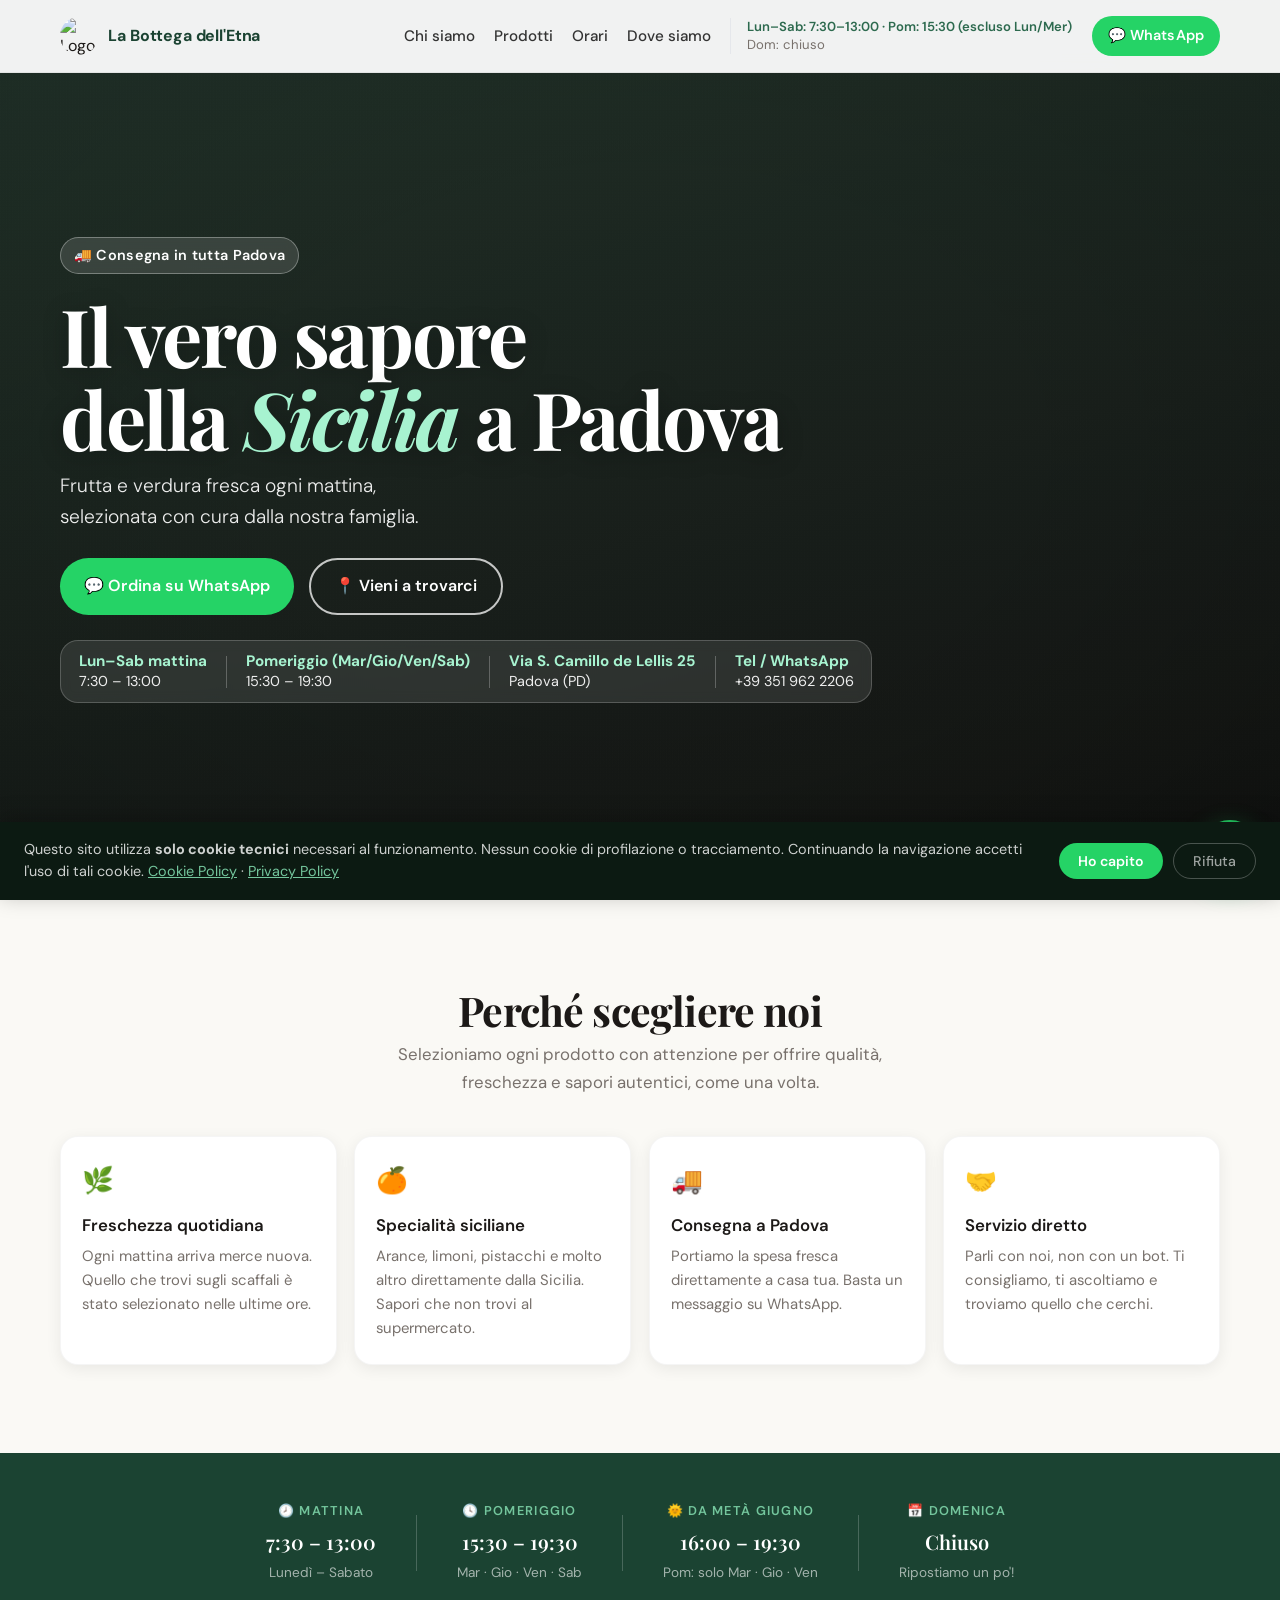
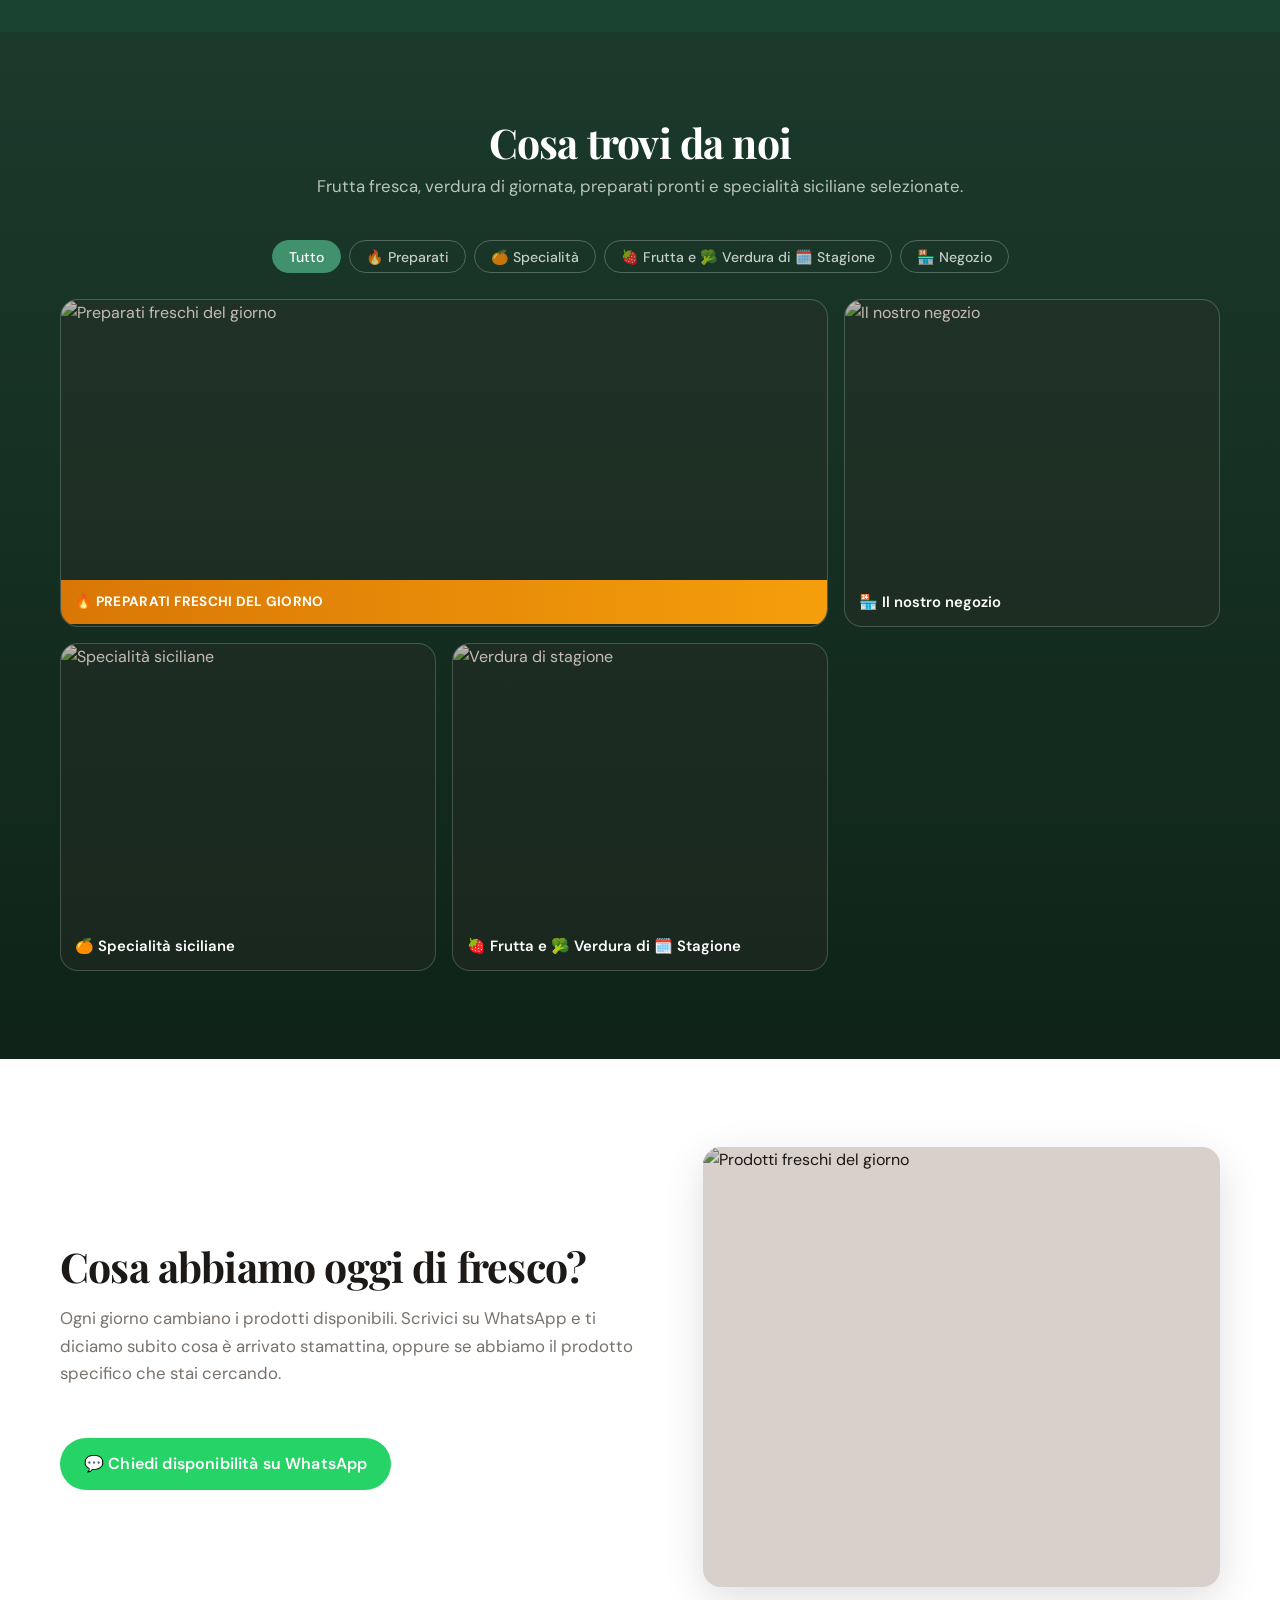
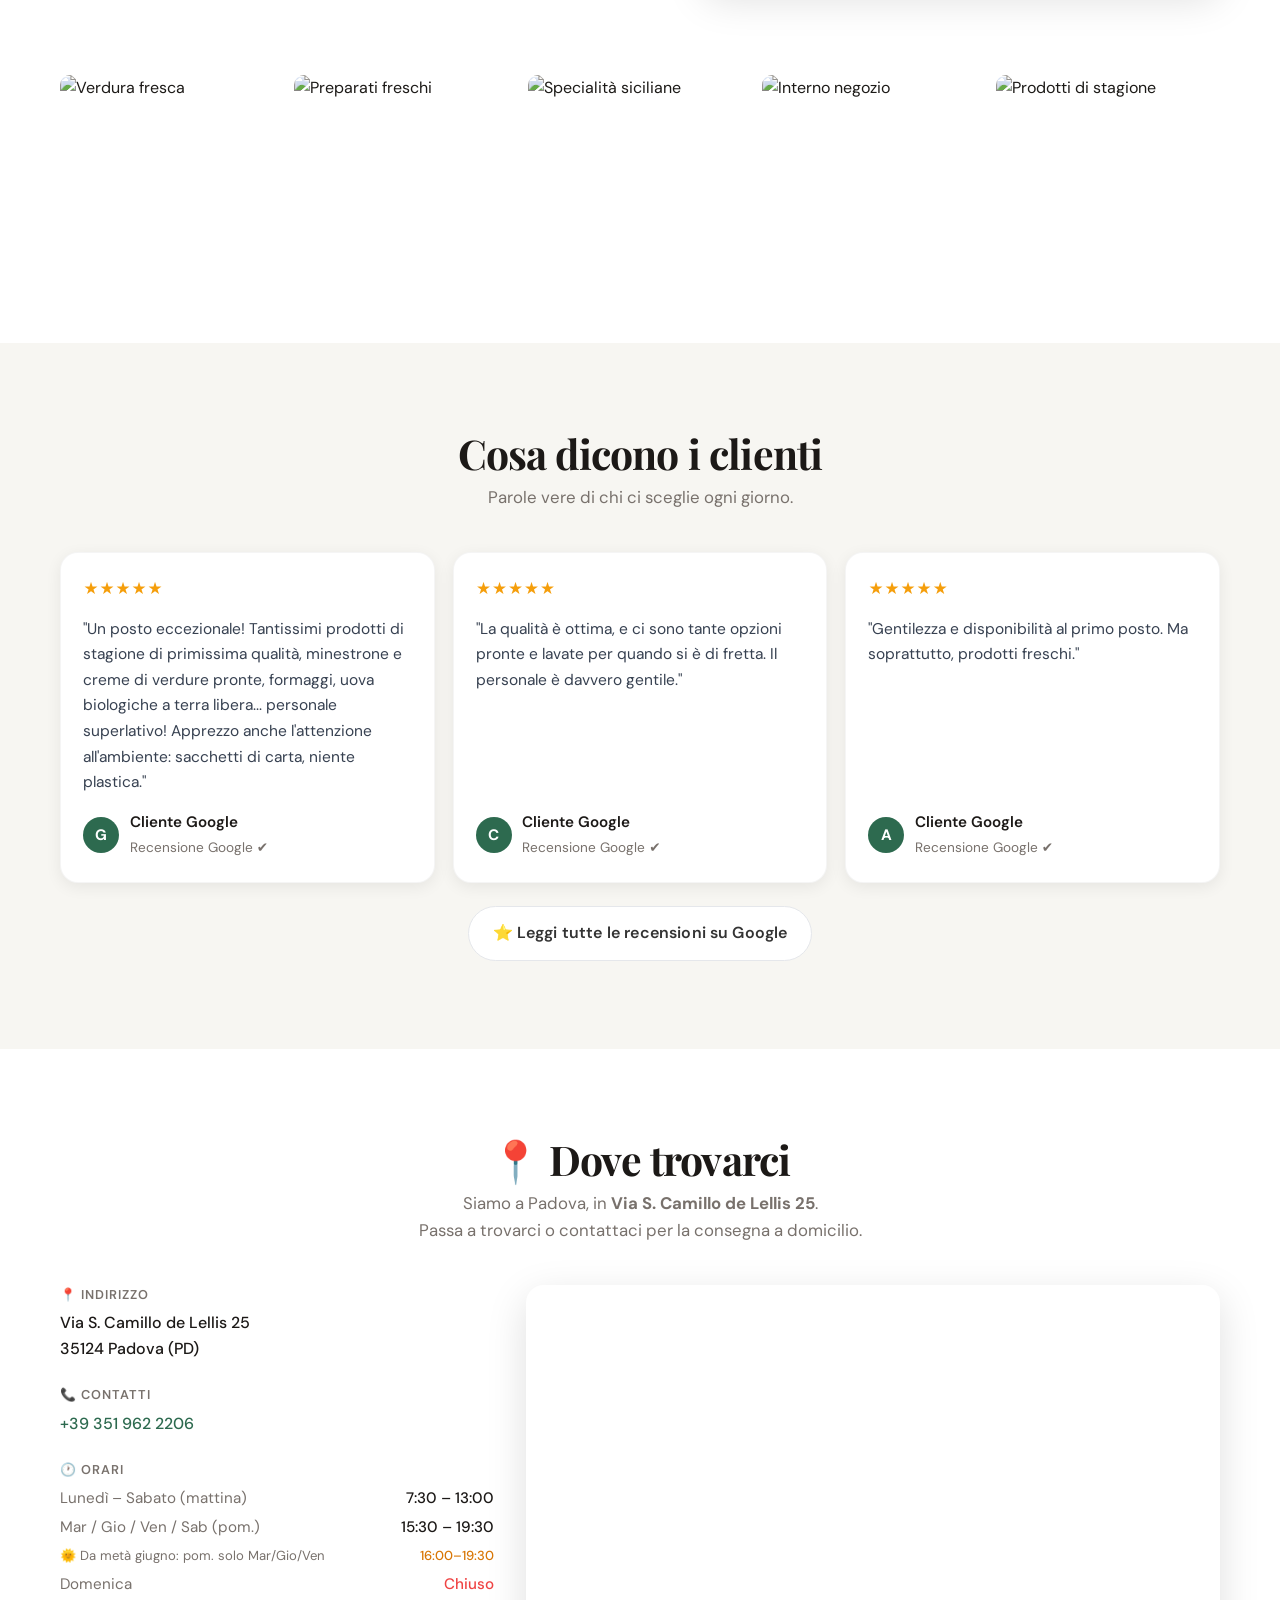
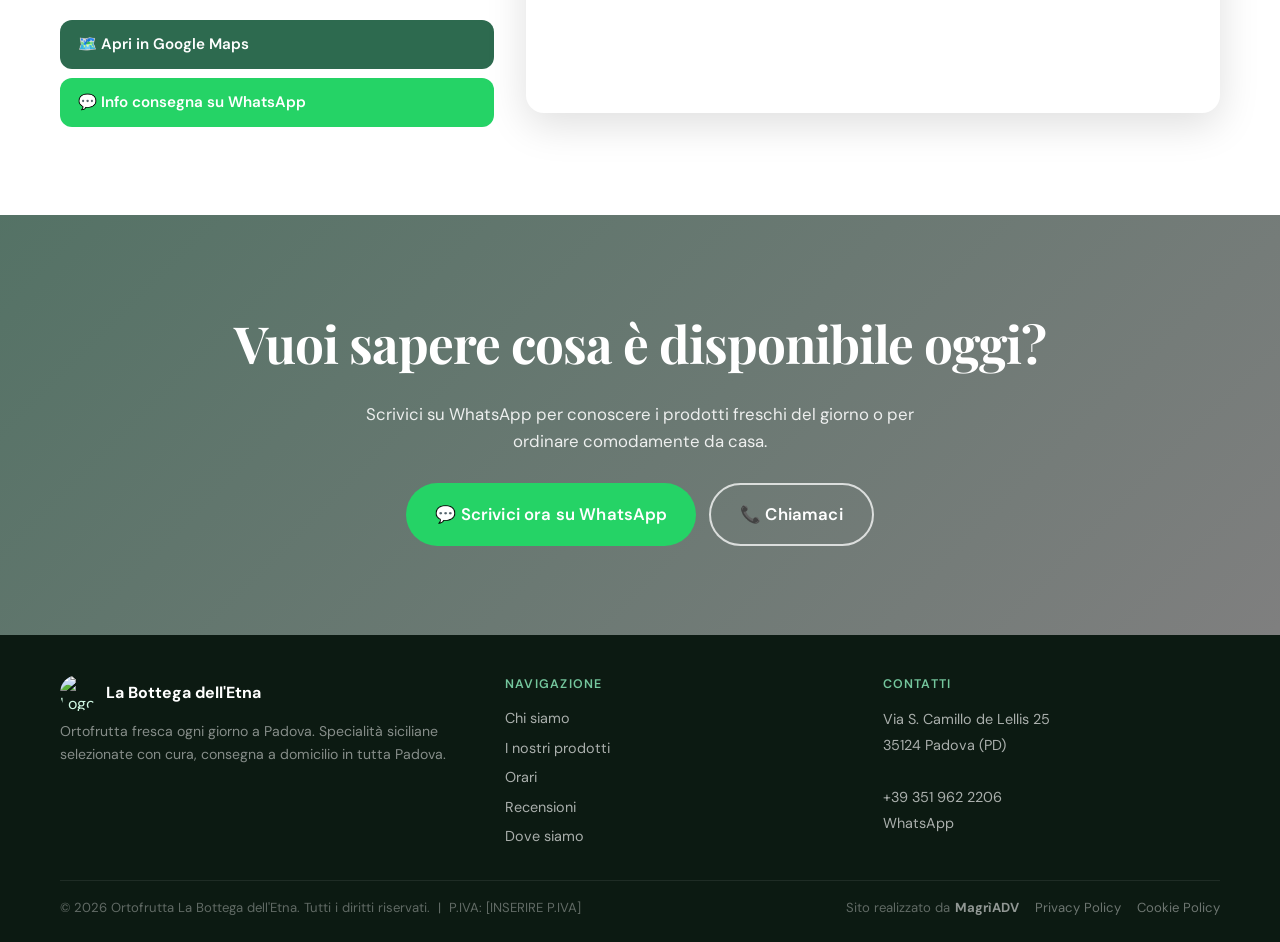
==== commit c4366de6: "Update index.html" ====
--- a/index.html
+++ b/index.html
@@ -534,12 +534,12 @@
       <div class="footer-bottom">
         <p class="footer-copy">&copy; <span id="footer-year"></span> Ortofrutta La Bottega dell'Etna. Tutti i diritti riservati. &nbsp;|&nbsp; P.IVA: <span id="piva"><!-- inserire P.IVA -->[INSERIRE P.IVA]</span></p>
         <div style="display:flex;gap:1rem;align-items:center;flex-wrap:wrap;justify-content:center">
-          <a href="privacy.html" style="font-size:.82rem;color:rgba(255,255,255,.4);transition:color .2s" onmouseover="this.style.color='rgba(255,255,255,.8)'" onmouseout="this.style.color='rgba(255,255,255,.4)'">Privacy Policy</a>
-          <a href="cookie.html" style="font-size:.82rem;color:rgba(255,255,255,.4);transition:color .2s" onmouseover="this.style.color='rgba(255,255,255,.8)'" onmouseout="this.style.color='rgba(255,255,255,.4)'">Cookie Policy</a>
-          <a href="https://www.magriadv.it" target="_blank" rel="noopener noreferrer"
+          <a href="https://www.magriadv.com" target="_blank" rel="noopener noreferrer"
              style="font-size:.82rem;color:rgba(255,255,255,.35);transition:color .2s;display:inline-flex;align-items:center;gap:.3rem"
              onmouseover="this.style.color='rgba(255,255,255,.75)'" onmouseout="this.style.color='rgba(255,255,255,.35)'">
             Sito realizzato da <strong style="color:rgba(255,255,255,.55)">MagrìADV</strong>
+          <a href="privacy.html" style="font-size:.82rem;color:rgba(255,255,255,.4);transition:color .2s" onmouseover="this.style.color='rgba(255,255,255,.8)'" onmouseout="this.style.color='rgba(255,255,255,.4)'">Privacy Policy</a>
+          <a href="cookie.html" style="font-size:.82rem;color:rgba(255,255,255,.4);transition:color .2s" onmouseover="this.style.color='rgba(255,255,255,.8)'" onmouseout="this.style.color='rgba(255,255,255,.4)'">Cookie Policy</a>
           </a>
         </div>
       </div>
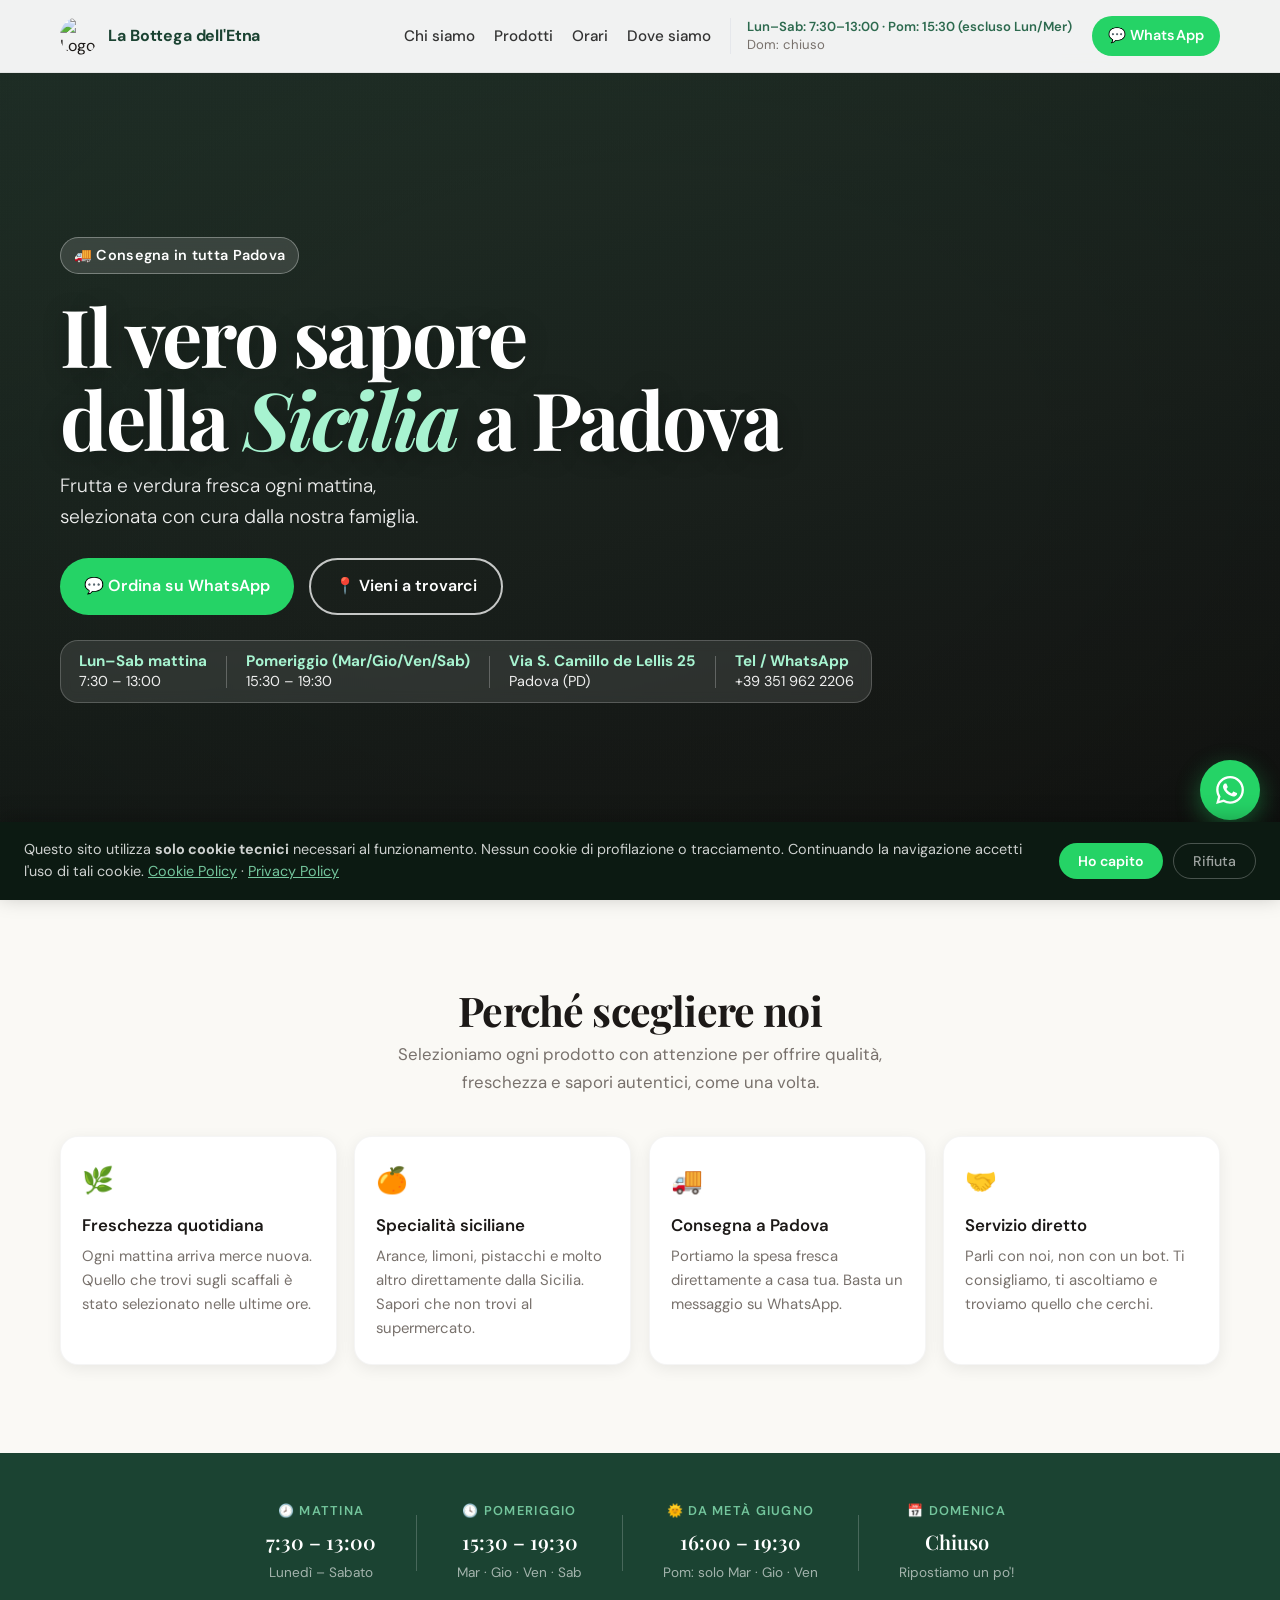
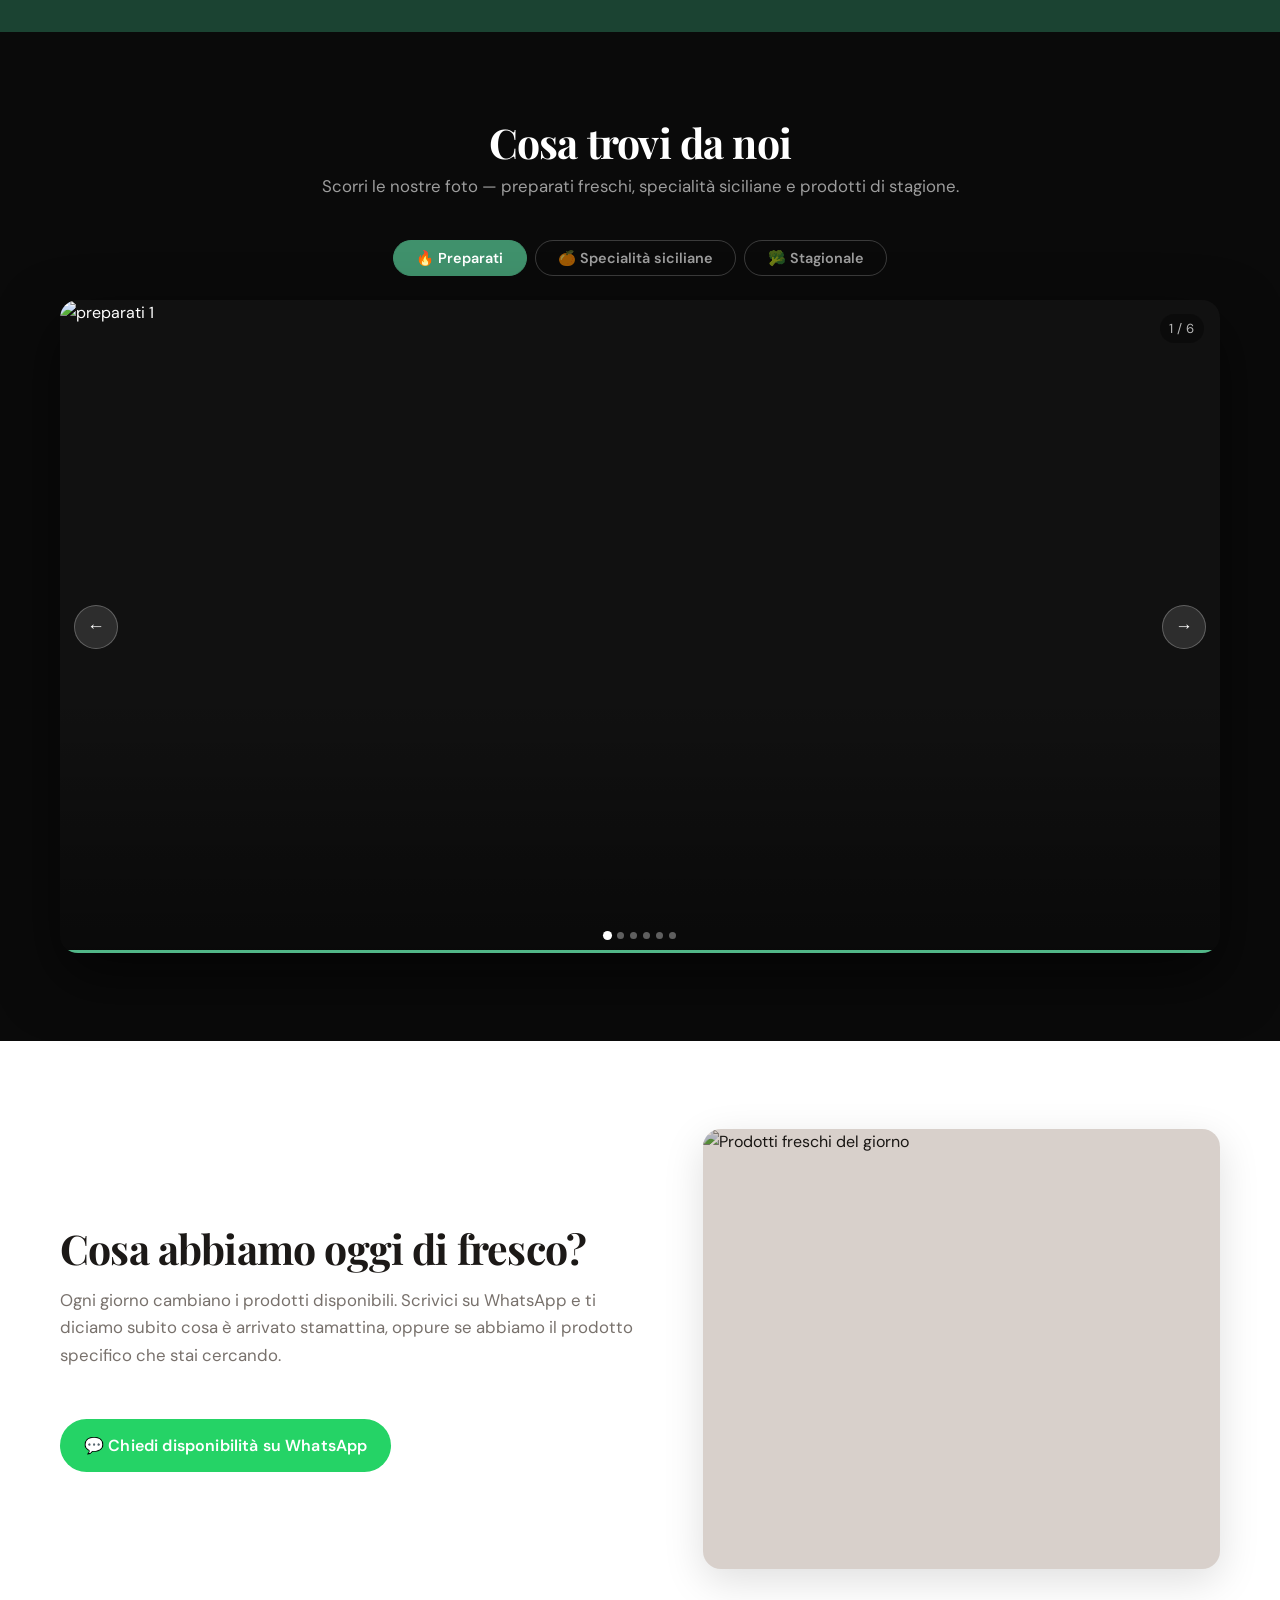
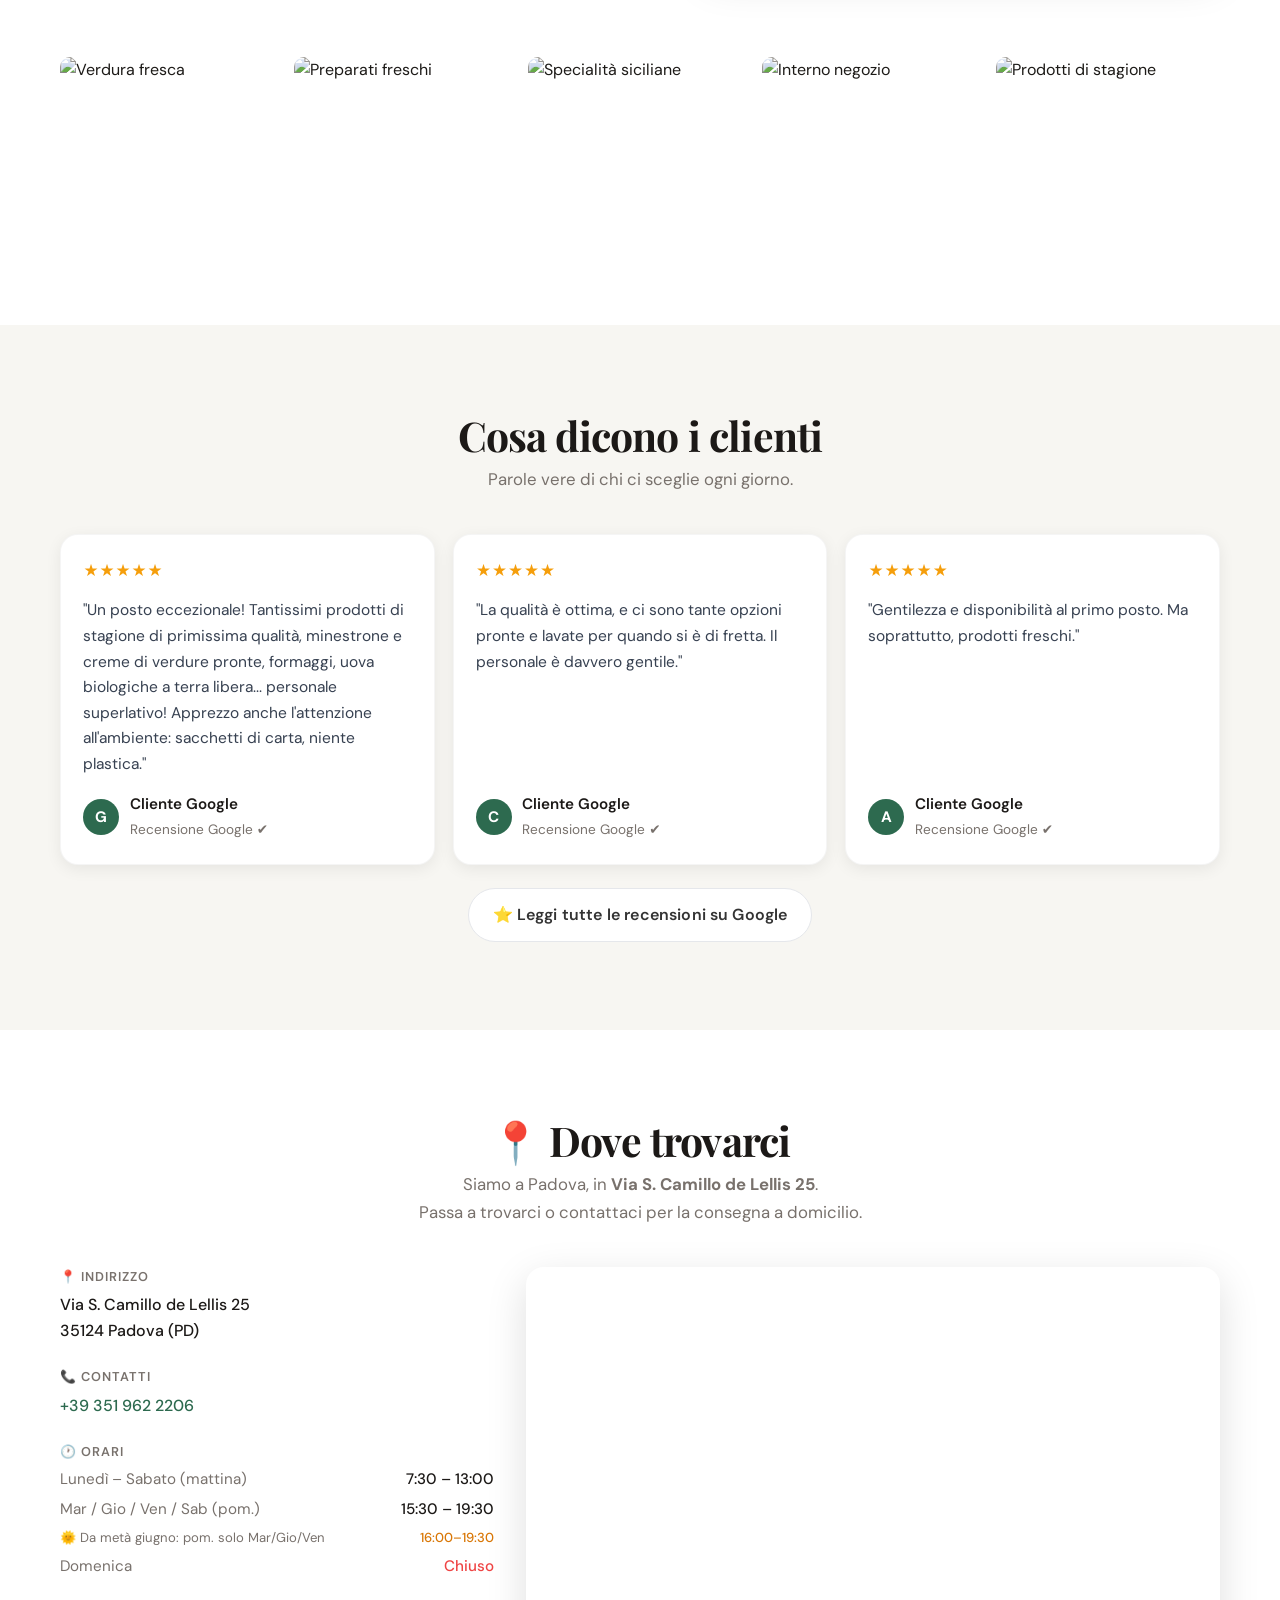
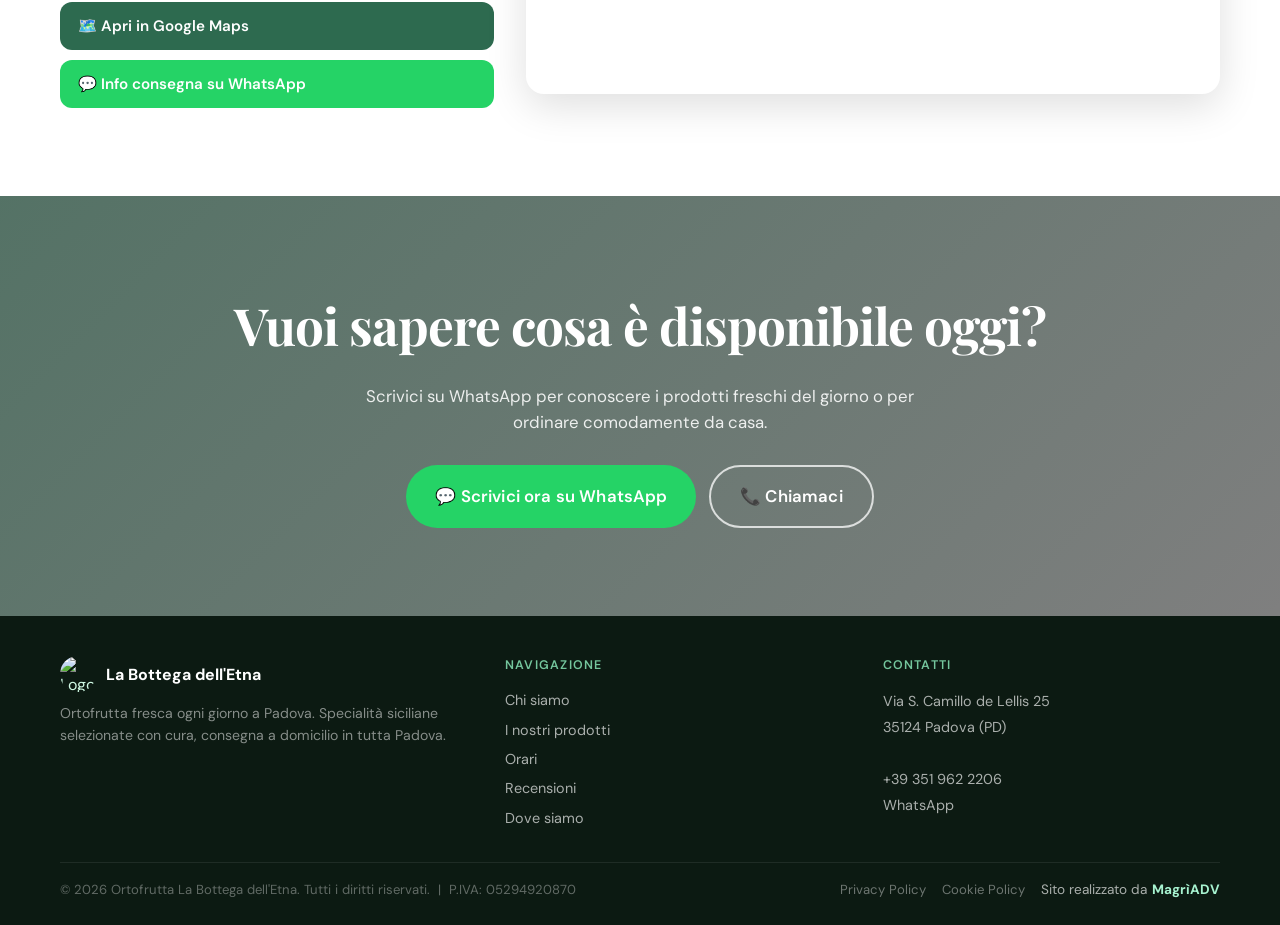
==== commit 1ee7b59f: "Add files via upload" ====
--- a/index.html
+++ b/index.html
@@ -10,6 +10,8 @@
   <meta property="og:image" content="https://res.cloudinary.com/dszjpx2f7/image/upload/v1777740047/hero-shop_vqsjqv.jpg" />
   <meta property="og:type" content="website" />
   <title>Ortofrutta La Bottega dell'Etna – Padova</title>
+  <link rel="icon" type="image/png" href="https://res.cloudinary.com/dszjpx2f7/image/upload/v1777740048/logo_quhy6h.png" />
+  <link rel="apple-touch-icon" href="https://res.cloudinary.com/dszjpx2f7/image/upload/v1777740048/logo_quhy6h.png" />
   <!-- SICUREZZA -->
   <meta http-equiv="X-Content-Type-Options" content="nosniff" />
   <meta http-equiv="X-Frame-Options" content="SAMEORIGIN" />
@@ -202,7 +204,7 @@
     .footer-copy,.footer-piva{margin:0;font-size:.82rem;color:rgba(255,255,255,.35)}
 
     /* WA FLOAT */
-    .whatsapp-float{position:fixed;right:20px;bottom:20px;width:60px;height:60px;border-radius:50%;background:#25d366;display:grid;place-items:center;box-shadow:0 8px 24px rgba(37,211,102,.4);z-index:2000;transition:transform .2s,box-shadow .2s}
+    .whatsapp-float{position:fixed;right:20px;bottom:80px;width:60px;height:60px;border-radius:50%;background:#25d366;display:grid;place-items:center;box-shadow:0 8px 24px rgba(37,211,102,.4);z-index:2000;transition:transform .2s,box-shadow .2s}
     .whatsapp-float:hover{transform:scale(1.08);box-shadow:0 12px 32px rgba(37,211,102,.5)}
 
     /* REVEAL */
@@ -244,6 +246,164 @@
       .hero-cta-group{width:100%}
       .hero-orari-badge{flex-direction:column;gap:.6rem}
     }
+
+    /* =====================
+       GALLERIA CINEMATOGRAFICA
+    ===================== */
+    .section-gallery-cinema {
+      padding: 5.5rem 0;
+      background: #0a0a0a;
+      color: #fff;
+    }
+    .section-gallery-cinema .section-title { color: #fff; }
+    .section-gallery-cinema .section-lead { color: rgba(255,255,255,.6); }
+
+    /* Tab switcher */
+    .gallery-tabs {
+      display: flex;
+      justify-content: center;
+      gap: .5rem;
+      margin: 2rem 0 1.5rem;
+      flex-wrap: wrap;
+    }
+    .gallery-tab {
+      padding: .5rem 1.4rem;
+      border-radius: 999px;
+      border: 1.5px solid rgba(255,255,255,.2);
+      background: transparent;
+      color: rgba(255,255,255,.6);
+      font-family: 'DM Sans', sans-serif;
+      font-size: .9rem;
+      font-weight: 600;
+      cursor: pointer;
+      transition: all .25s;
+    }
+    .gallery-tab:hover { border-color: rgba(255,255,255,.5); color: #fff; }
+    .gallery-tab.active {
+      background: var(--green-700);
+      border-color: var(--green-700);
+      color: #fff;
+    }
+
+    /* Slideshow wrapper */
+    .cinema-wrap {
+      position: relative;
+      width: 100%;
+      aspect-ratio: 16 / 9;
+      background: #111;
+      border-radius: var(--radius);
+      overflow: hidden;
+      box-shadow: 0 24px 60px rgba(0,0,0,.6);
+    }
+
+    .cinema-slide {
+      position: absolute;
+      inset: 0;
+      opacity: 0;
+      transition: opacity .7s ease;
+      pointer-events: none;
+    }
+    .cinema-slide.active {
+      opacity: 1;
+      pointer-events: auto;
+    }
+    .cinema-slide img {
+      width: 100%;
+      height: 100%;
+      object-fit: cover;
+      display: block;
+    }
+
+    /* Overlay gradient bottom */
+    .cinema-wrap::after {
+      content: '';
+      position: absolute;
+      inset: 0;
+      background: linear-gradient(to top, rgba(0,0,0,.45) 0%, transparent 40%);
+      pointer-events: none;
+      z-index: 2;
+    }
+
+    /* Arrows */
+    .cinema-arrow {
+      position: absolute;
+      top: 50%;
+      transform: translateY(-50%);
+      z-index: 10;
+      background: rgba(255,255,255,.12);
+      border: 1.5px solid rgba(255,255,255,.25);
+      color: #fff;
+      width: 44px;
+      height: 44px;
+      border-radius: 50%;
+      display: grid;
+      place-items: center;
+      cursor: pointer;
+      backdrop-filter: blur(6px);
+      transition: background .2s, transform .2s;
+      font-size: 1.1rem;
+    }
+    .cinema-arrow:hover { background: rgba(255,255,255,.25); transform: translateY(-50%) scale(1.08); }
+    .cinema-arrow.prev { left: 14px; }
+    .cinema-arrow.next { right: 14px; }
+
+    /* Dots */
+    .cinema-dots {
+      position: absolute;
+      bottom: 14px;
+      left: 50%;
+      transform: translateX(-50%);
+      display: flex;
+      gap: 6px;
+      z-index: 10;
+    }
+    .cinema-dot {
+      width: 7px;
+      height: 7px;
+      border-radius: 50%;
+      background: rgba(255,255,255,.35);
+      cursor: pointer;
+      transition: all .25s;
+      border: none;
+      padding: 0;
+    }
+    .cinema-dot.active {
+      background: #fff;
+      transform: scale(1.3);
+    }
+
+    /* Counter */
+    .cinema-counter {
+      position: absolute;
+      top: 14px;
+      right: 16px;
+      z-index: 10;
+      font-size: .82rem;
+      color: rgba(255,255,255,.7);
+      background: rgba(0,0,0,.3);
+      backdrop-filter: blur(4px);
+      padding: .25rem .6rem;
+      border-radius: 999px;
+    }
+
+    /* Progress bar */
+    .cinema-progress {
+      position: absolute;
+      bottom: 0;
+      left: 0;
+      height: 3px;
+      background: var(--green-500);
+      z-index: 10;
+      border-radius: 0 3px 3px 0;
+      transition: width .1s linear;
+    }
+
+    @media (max-width: 640px) {
+      .cinema-arrow { width: 36px; height: 36px; font-size: .95rem; }
+      .cinema-arrow.prev { left: 8px; }
+      .cinema-arrow.next { right: 8px; }
+      .section-gallery-cinema { padding: 3.5rem 0; }
+    }
   </style>
 </head>
 <body>
@@ -331,37 +491,25 @@
       </div>
     </section>
 
-    <!-- PRODUCTS -->
-    <section class="section-products" id="prodotti">
+    <!-- GALLERIA CINEMATOGRAFICA -->
+    <section class="section-gallery-cinema" id="prodotti">
       <div class="container">
         <div class="section-intro section-intro--light reveal">
           <h2 class="section-title">Cosa trovi da noi</h2>
-          <p class="section-lead">Frutta fresca, verdura di giornata, preparati pronti e specialità siciliane selezionate.</p>
-        </div>
-        <div class="products-filter">
-          <button class="filter-btn active" data-filter="all">Tutto</button>
-          <button class="filter-btn" data-filter="preparati">🔥 Preparati</button>
-          <button class="filter-btn" data-filter="specialita">🍊 Specialità</button>
-          <button class="filter-btn" data-filter="verdura">🍓 Frutta e 🥦 Verdura di 🗓️ Stagione</button>
-          <button class="filter-btn" data-filter="negozio">🏪 Negozio</button>
-        </div>
-        <div class="products-grid">
-          <figure class="product-card product-card--large" data-cat="preparati">
-            <img src="https://res.cloudinary.com/dszjpx2f7/image/upload/v1777740049/preparati01_cnqopl.jpg" alt="Preparati freschi del giorno" loading="lazy" class="product-img" />
-            <figcaption class="product-label product-label--highlight">🔥 Preparati freschi del giorno</figcaption>
-          </figure>
-          <figure class="product-card" data-cat="negozio">
-            <img src="https://res.cloudinary.com/dszjpx2f7/image/upload/v1777740048/ilnostronegozio01_nsovkd.jpg" alt="Il nostro negozio" loading="lazy" class="product-img" />
-            <figcaption class="product-label">🏪 Il nostro negozio</figcaption>
-          </figure>
-          <figure class="product-card" data-cat="specialita">
-            <img src="https://res.cloudinary.com/dszjpx2f7/image/upload/v1777740052/specialitasiciliane01_emf4uv.jpg" alt="Specialità siciliane" loading="lazy" class="product-img" />
-            <figcaption class="product-label">🍊 Specialità siciliane</figcaption>
-          </figure>
-          <figure class="product-card" data-cat="verdura">
-            <img src="https://res.cloudinary.com/dszjpx2f7/image/upload/v1777740049/verduradistagione01_uwcira.jpg" alt="Verdura di stagione" loading="lazy" class="product-img" />
-            <figcaption class="product-label">🍓 Frutta e 🥦 Verdura di 🗓️ Stagione</figcaption>
-          </figure>
+          <p class="section-lead">Scorri le nostre foto — preparati freschi, specialità siciliane e prodotti di stagione.</p>
+        </div>
+        <div class="gallery-tabs" role="tablist">
+          <button class="gallery-tab active" data-gallery="preparati" role="tab">🔥 Preparati</button>
+          <button class="gallery-tab" data-gallery="specialita" role="tab">🍊 Specialità siciliane</button>
+          <button class="gallery-tab" data-gallery="stagionale" role="tab">🥦 Stagionale</button>
+        </div>
+        <div class="cinema-wrap" id="cinema-wrap">
+          <div class="cinema-counter" id="cinema-counter">1 / 1</div>
+          <div id="cinema-slides"></div>
+          <button class="cinema-arrow prev" id="cinema-prev" aria-label="Foto precedente">&#8592;</button>
+          <button class="cinema-arrow next" id="cinema-next" aria-label="Foto successiva">&#8594;</button>
+          <div class="cinema-dots" id="cinema-dots"></div>
+          <div class="cinema-progress" id="cinema-progress"></div>
         </div>
       </div>
     </section>
@@ -532,14 +680,14 @@
         </div>
       </div>
       <div class="footer-bottom">
-        <p class="footer-copy">&copy; <span id="footer-year"></span> Ortofrutta La Bottega dell'Etna. Tutti i diritti riservati. &nbsp;|&nbsp; P.IVA: <span id="piva"><!-- inserire P.IVA -->[INSERIRE P.IVA]</span></p>
+        <p class="footer-copy">&copy; <span id="footer-year"></span> Ortofrutta La Bottega dell'Etna. Tutti i diritti riservati. &nbsp;|&nbsp; P.IVA: <span id="piva"><!-- inserire P.IVA -->05294920870</span></p>
         <div style="display:flex;gap:1rem;align-items:center;flex-wrap:wrap;justify-content:center">
-          <a href="https://www.magriadv.com" target="_blank" rel="noopener noreferrer"
-             style="font-size:.82rem;color:rgba(255,255,255,.35);transition:color .2s;display:inline-flex;align-items:center;gap:.3rem"
-             onmouseover="this.style.color='rgba(255,255,255,.75)'" onmouseout="this.style.color='rgba(255,255,255,.35)'">
-            Sito realizzato da <strong style="color:rgba(255,255,255,.55)">MagrìADV</strong>
           <a href="privacy.html" style="font-size:.82rem;color:rgba(255,255,255,.4);transition:color .2s" onmouseover="this.style.color='rgba(255,255,255,.8)'" onmouseout="this.style.color='rgba(255,255,255,.4)'">Privacy Policy</a>
           <a href="cookie.html" style="font-size:.82rem;color:rgba(255,255,255,.4);transition:color .2s" onmouseover="this.style.color='rgba(255,255,255,.8)'" onmouseout="this.style.color='rgba(255,255,255,.4)'">Cookie Policy</a>
+          <a href="https://magriadv.com" target="_blank" rel="noopener noreferrer"
+             style="font-size:.85rem;color:rgba(255,255,255,.65);transition:color .2s;display:inline-flex;align-items:center;gap:.3rem"
+             onmouseover="this.style.color='#fff'" onmouseout="this.style.color='rgba(255,255,255,.65)'">
+            Sito realizzato da <strong style="color:#a7f3d0">MagrìADV</strong>
           </a>
         </div>
       </div>
@@ -579,42 +727,167 @@
       })();
     }
 
-    // Random product images
-    const cats={
-      preparati:['https://res.cloudinary.com/dszjpx2f7/image/upload/v1777740049/preparati01_cnqopl.jpg','https://res.cloudinary.com/dszjpx2f7/image/upload/v1777805951/6bc3cb65-0ed9-4f53-b49f-1922965ea528_d8zwr8.jpg','https://res.cloudinary.com/dszjpx2f7/image/upload/v1777740015/IMG_6830_tqlmu3.jpg','https://res.cloudinary.com/dszjpx2f7/image/upload/v1777740048/preparati05_kiqadf.jpg'],
-      negozio:['https://res.cloudinary.com/dszjpx2f7/image/upload/v1777740048/ilnostronegozio01_nsovkd.jpg','https://res.cloudinary.com/dszjpx2f7/image/upload/v1777740048/ilnostronegozio02_xnvkfp.png'],
-      specialita:['https://res.cloudinary.com/dszjpx2f7/image/upload/v1777740052/specialitasiciliane01_emf4uv.jpg','https://res.cloudinary.com/dszjpx2f7/image/upload/v1777740050/specialitasiciliane02_kltc4y.jpg','https://res.cloudinary.com/dszjpx2f7/image/upload/v1777740051/specialitasiciliane03_hm5kbx.jpg'],
-      verdura:['https://res.cloudinary.com/dszjpx2f7/image/upload/v1777740049/verduradistagione01_uwcira.jpg','https://res.cloudinary.com/dszjpx2f7/image/upload/v1777740050/verduradistagione02_dvfcaw.jpg','https://res.cloudinary.com/dszjpx2f7/image/upload/v1777740050/verduradistagione03_zvnu6h.jpg']
+    // ============================================================
+    // FOTO PER SETTORE — aggiungi fino a 30 URL per categoria
+    // Per aggiungere nuove foto: carica su Cloudinary, copia URL,
+    // aggiungilo nell'array corrispondente qui sotto
+    // ============================================================
+    const cats = {
+
+      // 🔥 PREPARATI — aggiungi URL qui (max 30)
+      preparati: [
+        'https://res.cloudinary.com/dszjpx2f7/image/upload/v1777970484/IMG_7741_heigny.jpg',
+        'https://res.cloudinary.com/dszjpx2f7/image/upload/v1777970483/IMG_7746_foklhz.jpg',
+        'https://res.cloudinary.com/dszjpx2f7/image/upload/v1777805951/6bc3cb65-0ed9-4f53-b49f-1922965ea528_d8zwr8.jpg',
+        'https://res.cloudinary.com/dszjpx2f7/image/upload/v1777740049/preparati01_cnqopl.jpg',
+        'https://res.cloudinary.com/dszjpx2f7/image/upload/v1777740048/preparati05_kiqadf.jpg',
+        'https://res.cloudinary.com/dszjpx2f7/image/upload/v1777740015/IMG_6830_tqlmu3.jpg',
+        // ← aggiungi qui nuovi URL preparati
+      ],
+
+      // 🍊 SPECIALITA SICILIANE — aggiungi URL qui (max 30)
+      specialita: [
+        'https://res.cloudinary.com/dszjpx2f7/image/upload/v1777740052/specialitasiciliane01_emf4uv.jpg',
+        'https://res.cloudinary.com/dszjpx2f7/image/upload/v1777740051/specialitasiciliane03_hm5kbx.jpg',
+        'https://res.cloudinary.com/dszjpx2f7/image/upload/v1777740050/specialitasiciliane02_kltc4y.jpg',
+        // ← aggiungi qui nuovi URL specialita
+      ],
+
+      // 🥦 STAGIONALE — aggiungi URL qui (max 30)
+      stagionale: [
+        'https://res.cloudinary.com/dszjpx2f7/image/upload/v1777740050/verduradistagione02_dvfcaw.jpg',
+        'https://res.cloudinary.com/dszjpx2f7/image/upload/v1777740050/verduradistagione03_zvnu6h.jpg',
+        'https://res.cloudinary.com/dszjpx2f7/image/upload/v1777740049/verduradistagione01_uwcira.jpg',
+        // ← aggiungi qui nuovi URL stagionale
+      ],
     };
-    document.querySelectorAll('[data-cat]').forEach(el=>{
-      const pool=cats[el.dataset.cat];
-      if(!pool)return;
-      const img=el.querySelector('img')||el;
-      const pick=pool[Math.floor(Math.random()*pool.length)];
-      const t=new Image();
-      t.onload=()=>{if(img.tagName==='IMG')img.src=pick;};
-      t.src=pick;
+
+    // ============================================================
+    // GALLERIA CINEMATOGRAFICA 16:9
+    // ============================================================
+    const CINEMA_AUTOPLAY = 5000; // ms tra una foto e l'altra
+    let cinemaCurrentCat = 'preparati';
+    let cinemaIndex = 0;
+    let cinemaTimer = null;
+    let cinemaProgressTimer = null;
+    let cinemaProgressStart = null;
+    let touchStartX = 0;
+
+    const slidesEl   = document.getElementById('cinema-slides');
+    const dotsEl     = document.getElementById('cinema-dots');
+    const counterEl  = document.getElementById('cinema-counter');
+    const progressEl = document.getElementById('cinema-progress');
+    const wrapEl     = document.getElementById('cinema-wrap');
+
+    function buildGallery(cat) {
+      const pool = cats[cat] || [];
+      if (!slidesEl) return;
+
+      // Build slides
+      slidesEl.innerHTML = '';
+      pool.forEach((url, i) => {
+        const div = document.createElement('div');
+        div.className = 'cinema-slide' + (i === 0 ? ' active' : '');
+        const img = document.createElement('img');
+        img.src = url;
+        img.alt = cat + ' ' + (i+1);
+        img.loading = i === 0 ? 'eager' : 'lazy';
+        div.appendChild(img);
+        slidesEl.appendChild(div);
+      });
+
+      // Build dots (max 10 visible)
+      dotsEl.innerHTML = '';
+      const maxDots = Math.min(pool.length, 10);
+      for (let i = 0; i < maxDots; i++) {
+        const btn = document.createElement('button');
+        btn.className = 'cinema-dot' + (i === 0 ? ' active' : '');
+        btn.setAttribute('aria-label', 'Foto ' + (i+1));
+        btn.addEventListener('click', () => goTo(i));
+        dotsEl.appendChild(btn);
+      }
+
+      cinemaIndex = 0;
+      updateCounter(pool.length);
+    }
+
+    function goTo(idx) {
+      const pool = cats[cinemaCurrentCat] || [];
+      if (!pool.length) return;
+      const slides = slidesEl.querySelectorAll('.cinema-slide');
+      const dots = dotsEl.querySelectorAll('.cinema-dot');
+
+      slides[cinemaIndex]?.classList.remove('active');
+      dots[Math.min(cinemaIndex, dots.length-1)]?.classList.remove('active');
+
+      cinemaIndex = (idx + pool.length) % pool.length;
+
+      slides[cinemaIndex]?.classList.add('active');
+      dots[Math.min(cinemaIndex, dots.length-1)]?.classList.add('active');
+      updateCounter(pool.length);
+      resetProgress();
+    }
+
+    function updateCounter(total) {
+      if (counterEl) counterEl.textContent = (cinemaIndex + 1) + ' / ' + total;
+    }
+
+    function resetProgress() {
+      if (progressEl) {
+        progressEl.style.transition = 'none';
+        progressEl.style.width = '0%';
+        setTimeout(() => {
+          progressEl.style.transition = 'width ' + CINEMA_AUTOPLAY + 'ms linear';
+          progressEl.style.width = '100%';
+        }, 30);
+      }
+    }
+
+    function startAutoplay() {
+      stopAutoplay();
+      resetProgress();
+      cinemaTimer = setInterval(() => goTo(cinemaIndex + 1), CINEMA_AUTOPLAY);
+    }
+
+    function stopAutoplay() {
+      clearInterval(cinemaTimer);
+      if (progressEl) { progressEl.style.transition = 'none'; progressEl.style.width = '0%'; }
+    }
+
+    function switchCat(cat) {
+      cinemaCurrentCat = cat;
+      buildGallery(cat);
+      startAutoplay();
+      document.querySelectorAll('.gallery-tab').forEach(t => {
+        t.classList.toggle('active', t.dataset.gallery === cat);
+      });
+    }
+
+    // Tab clicks
+    document.querySelectorAll('.gallery-tab').forEach(btn => {
+      btn.addEventListener('click', () => switchCat(btn.dataset.gallery));
     });
 
-    // Product filter
-    const filterBtns=document.querySelectorAll('.filter-btn');
-    const productCards=document.querySelectorAll('.product-card');
-    filterBtns.forEach(btn=>{
-      btn.addEventListener('click',()=>{
-        filterBtns.forEach(b=>b.classList.remove('active'));
-        btn.classList.add('active');
-        const f=btn.dataset.filter;
-        productCards.forEach(c=>{
-          const show=f==='all'||c.dataset.cat===f;
-          c.style.display=show?'':'none';
-          if(f!=='all')c.style.gridColumn='';
-        });
-        if(f==='all'){
-          const big=document.querySelector('.product-card--large');
-          if(big)big.style.gridColumn='';
-        }
-      });
-    });
+    // Arrow clicks
+    document.getElementById('cinema-prev')?.addEventListener('click', () => { goTo(cinemaIndex - 1); startAutoplay(); });
+    document.getElementById('cinema-next')?.addEventListener('click', () => { goTo(cinemaIndex + 1); startAutoplay(); });
+
+    // Touch swipe
+    wrapEl?.addEventListener('touchstart', e => { touchStartX = e.touches[0].clientX; }, {passive:true});
+    wrapEl?.addEventListener('touchend', e => {
+      const diff = touchStartX - e.changedTouches[0].clientX;
+      if (Math.abs(diff) > 40) { goTo(cinemaIndex + (diff > 0 ? 1 : -1)); startAutoplay(); }
+    }, {passive:true});
+
+    // Pause on hover
+    wrapEl?.addEventListener('mouseenter', stopAutoplay);
+    wrapEl?.addEventListener('mouseleave', startAutoplay);
+
+    // Init
+    buildGallery('preparati');
+    startAutoplay();
+
+
 
     // Scroll reveal
     const obs=new IntersectionObserver(entries=>{
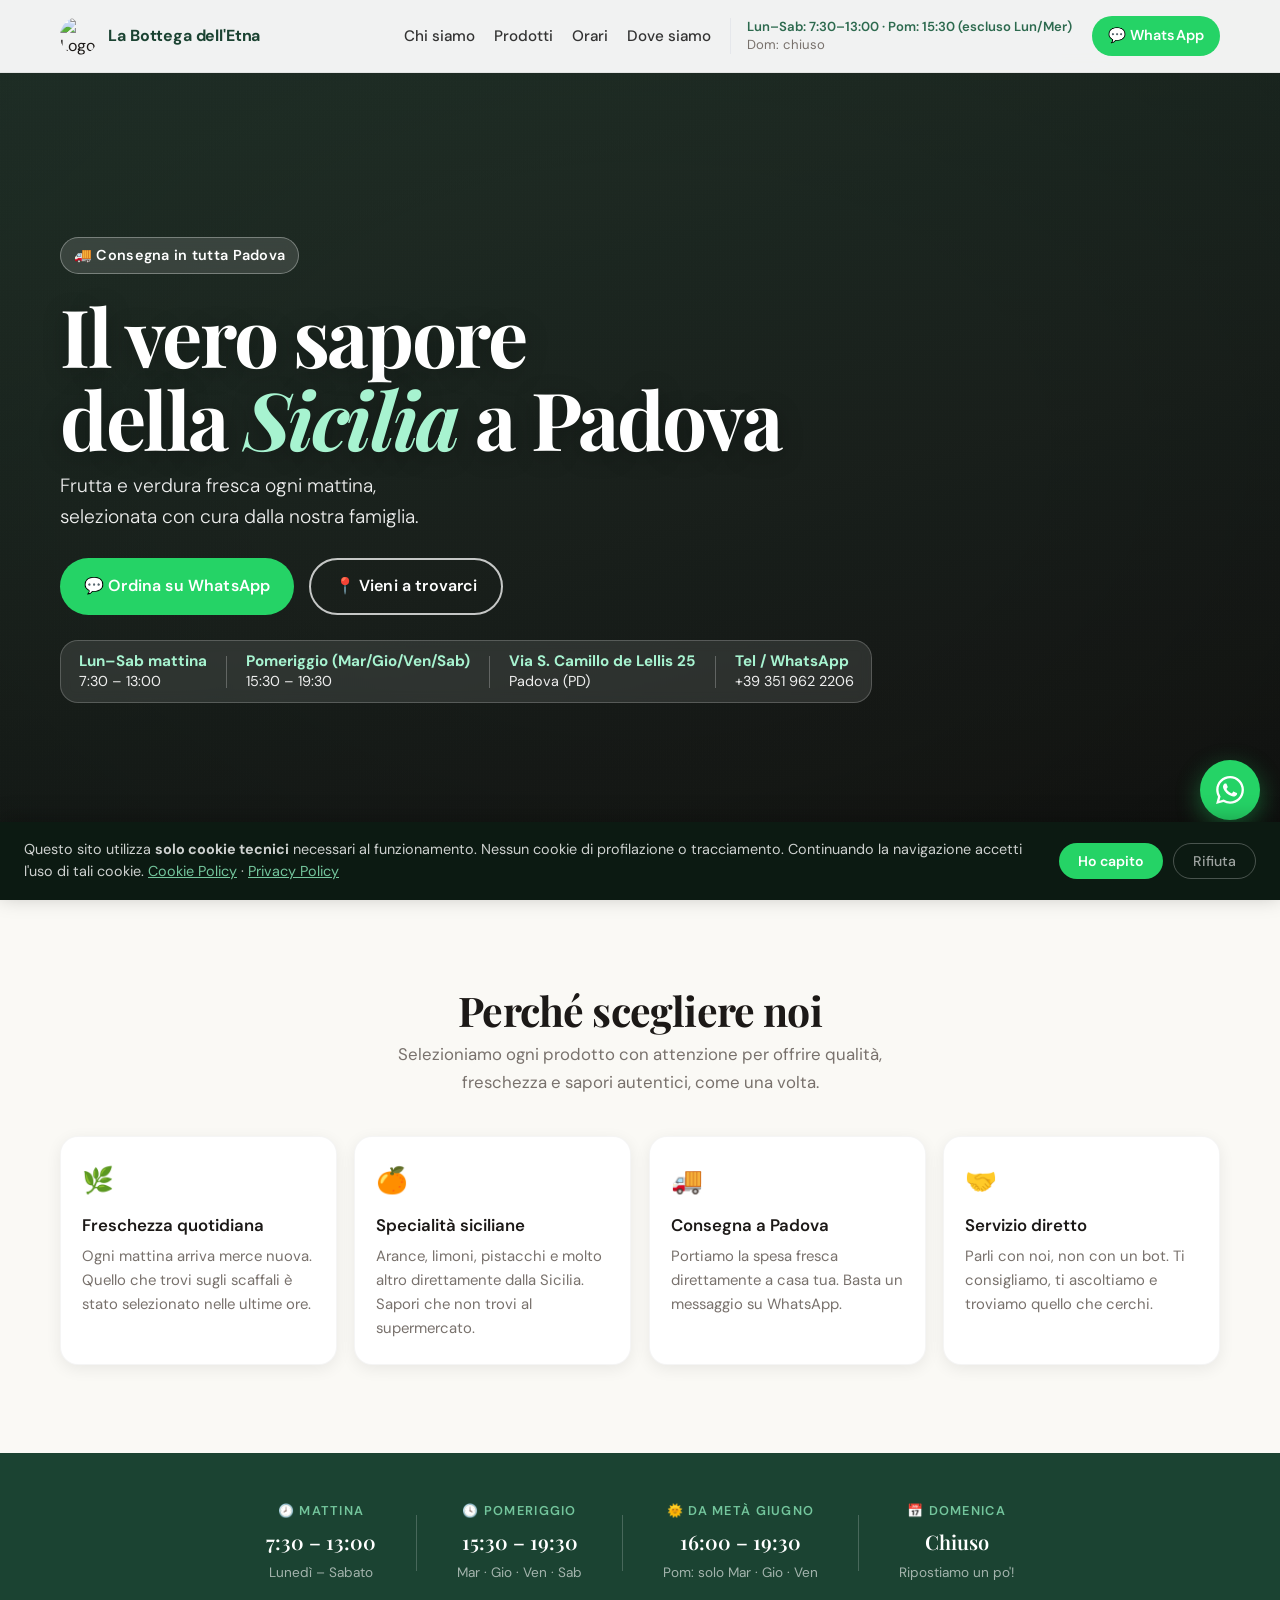
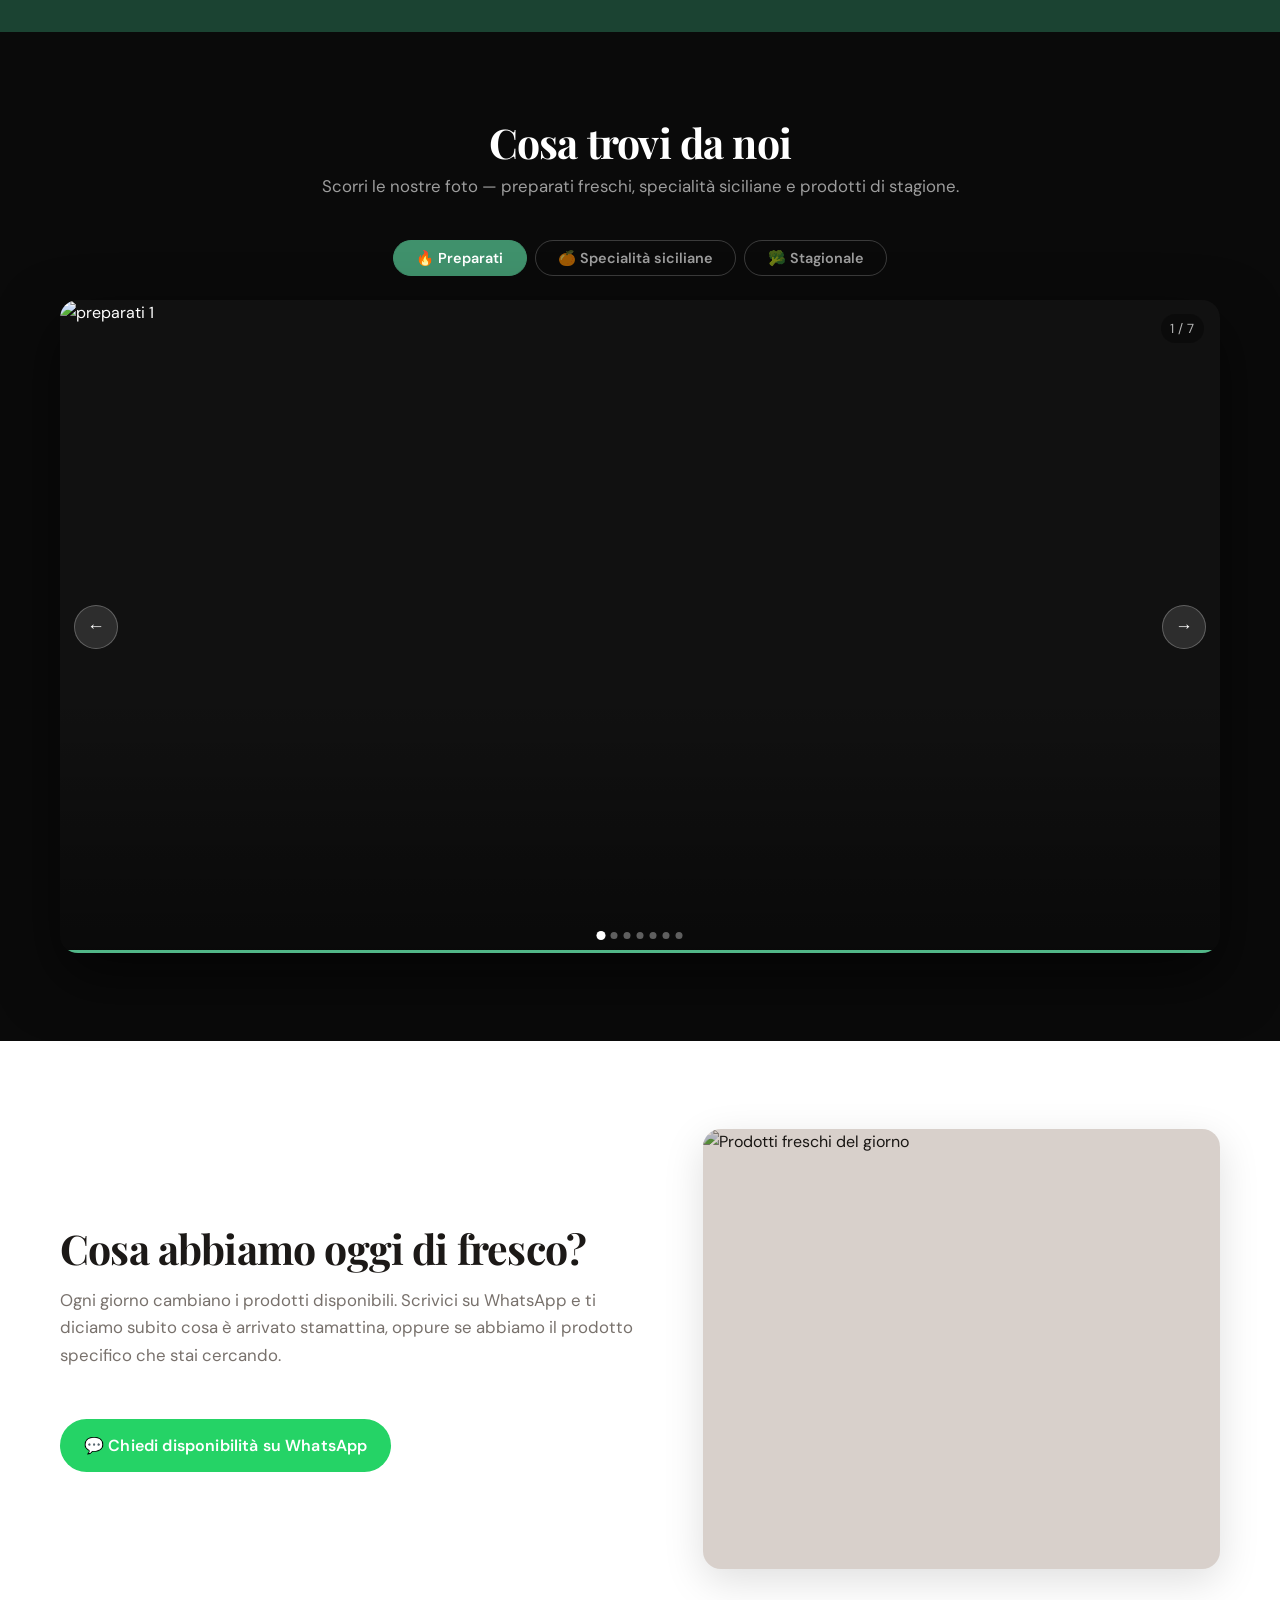
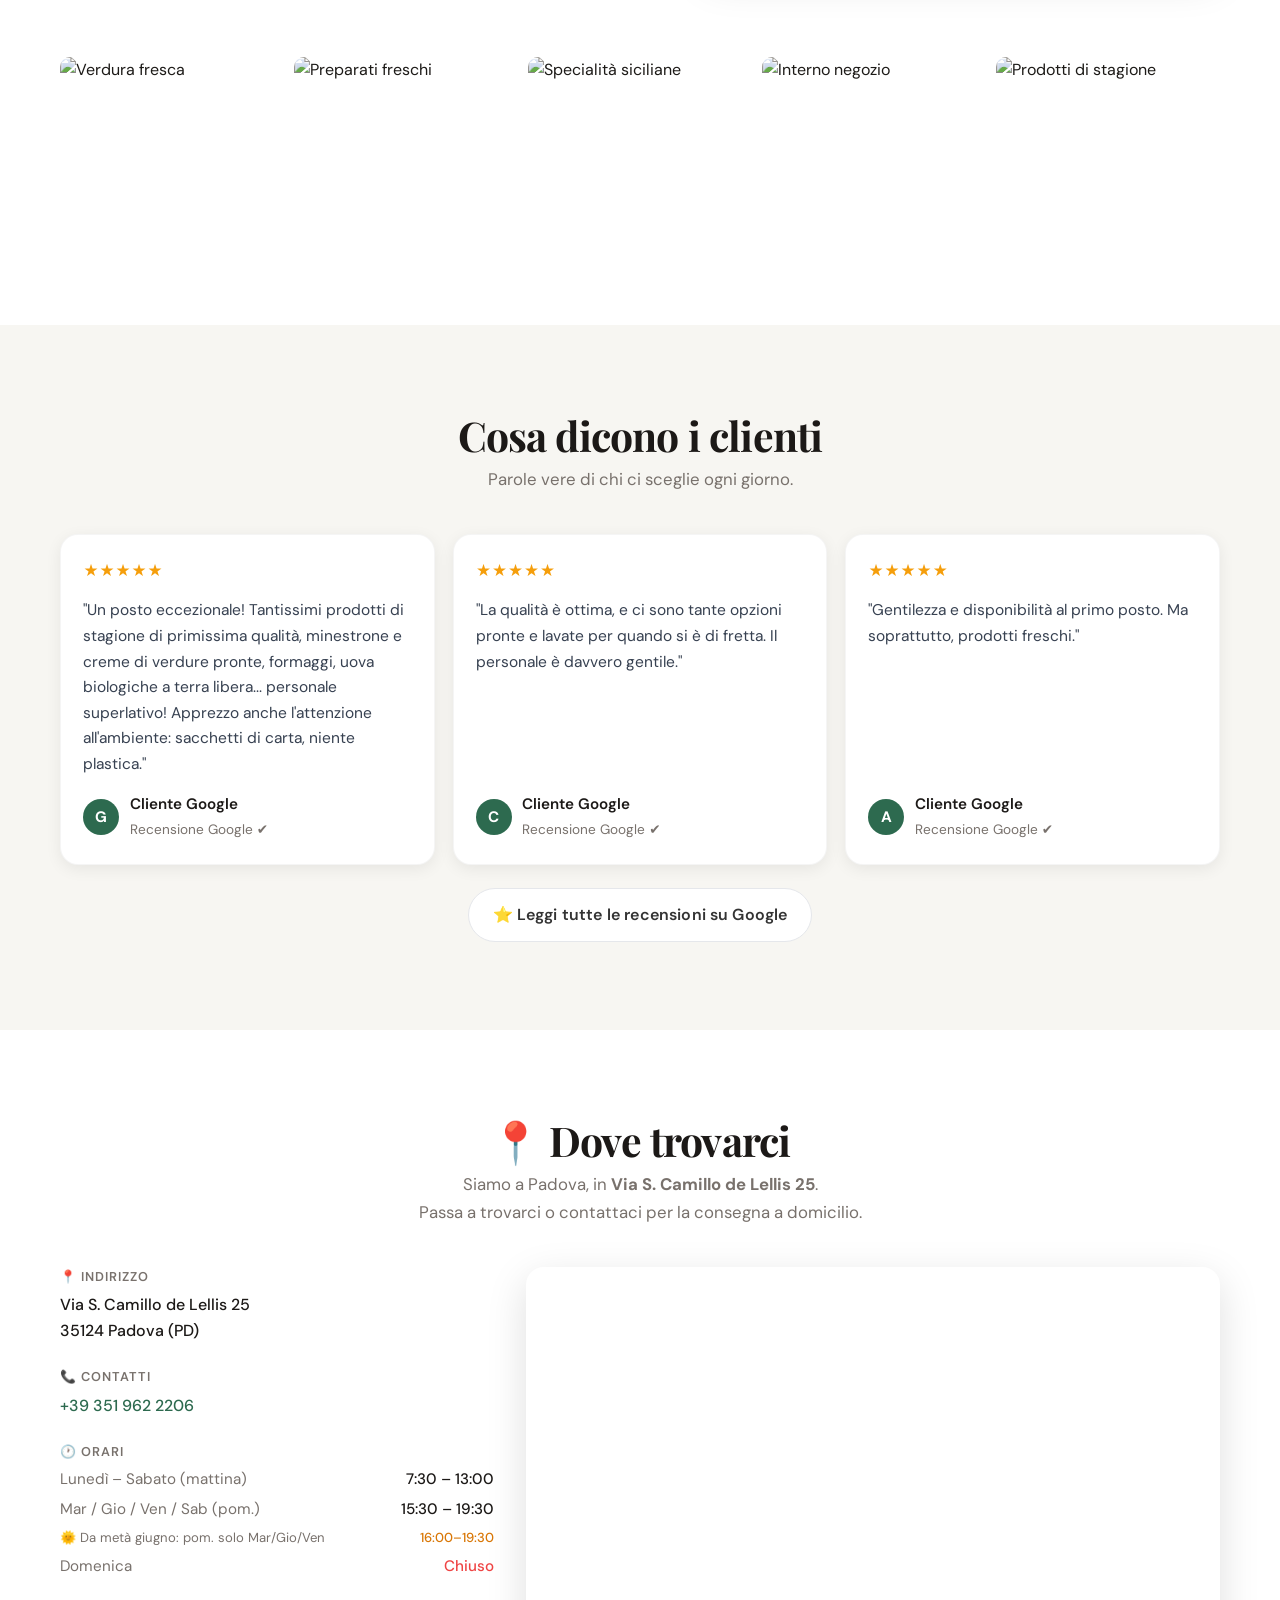
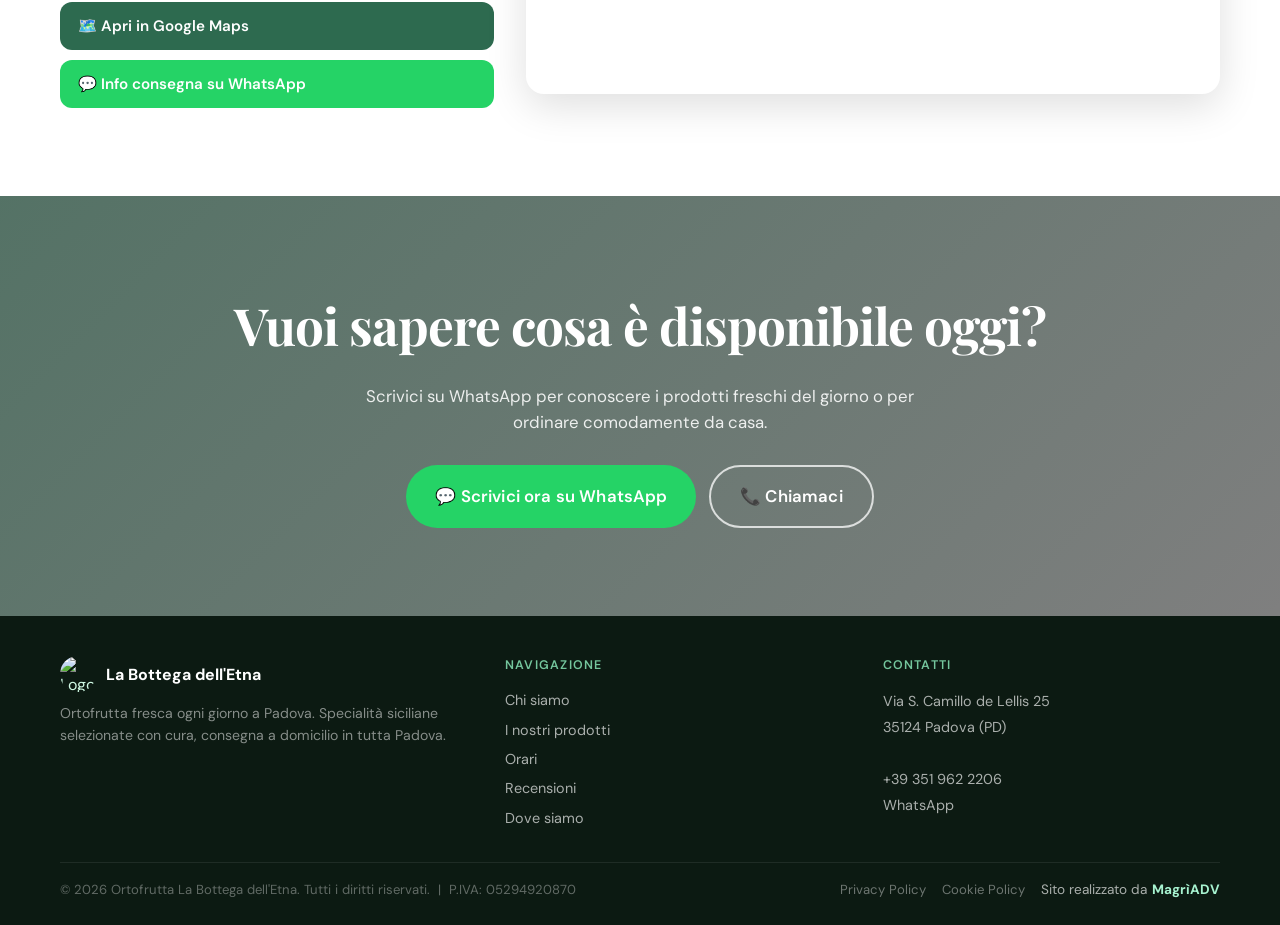
==== commit cb1630d8: "Update index.html" ====
--- a/index.html
+++ b/index.html
@@ -742,6 +742,7 @@
         'https://res.cloudinary.com/dszjpx2f7/image/upload/v1777740049/preparati01_cnqopl.jpg',
         'https://res.cloudinary.com/dszjpx2f7/image/upload/v1777740048/preparati05_kiqadf.jpg',
         'https://res.cloudinary.com/dszjpx2f7/image/upload/v1777740015/IMG_6830_tqlmu3.jpg',
+        'https://res.cloudinary.com/dszjpx2f7/image/upload/v1777991459/IMG_7750_zvhpcn.jpg',
         // ← aggiungi qui nuovi URL preparati
       ],
 
